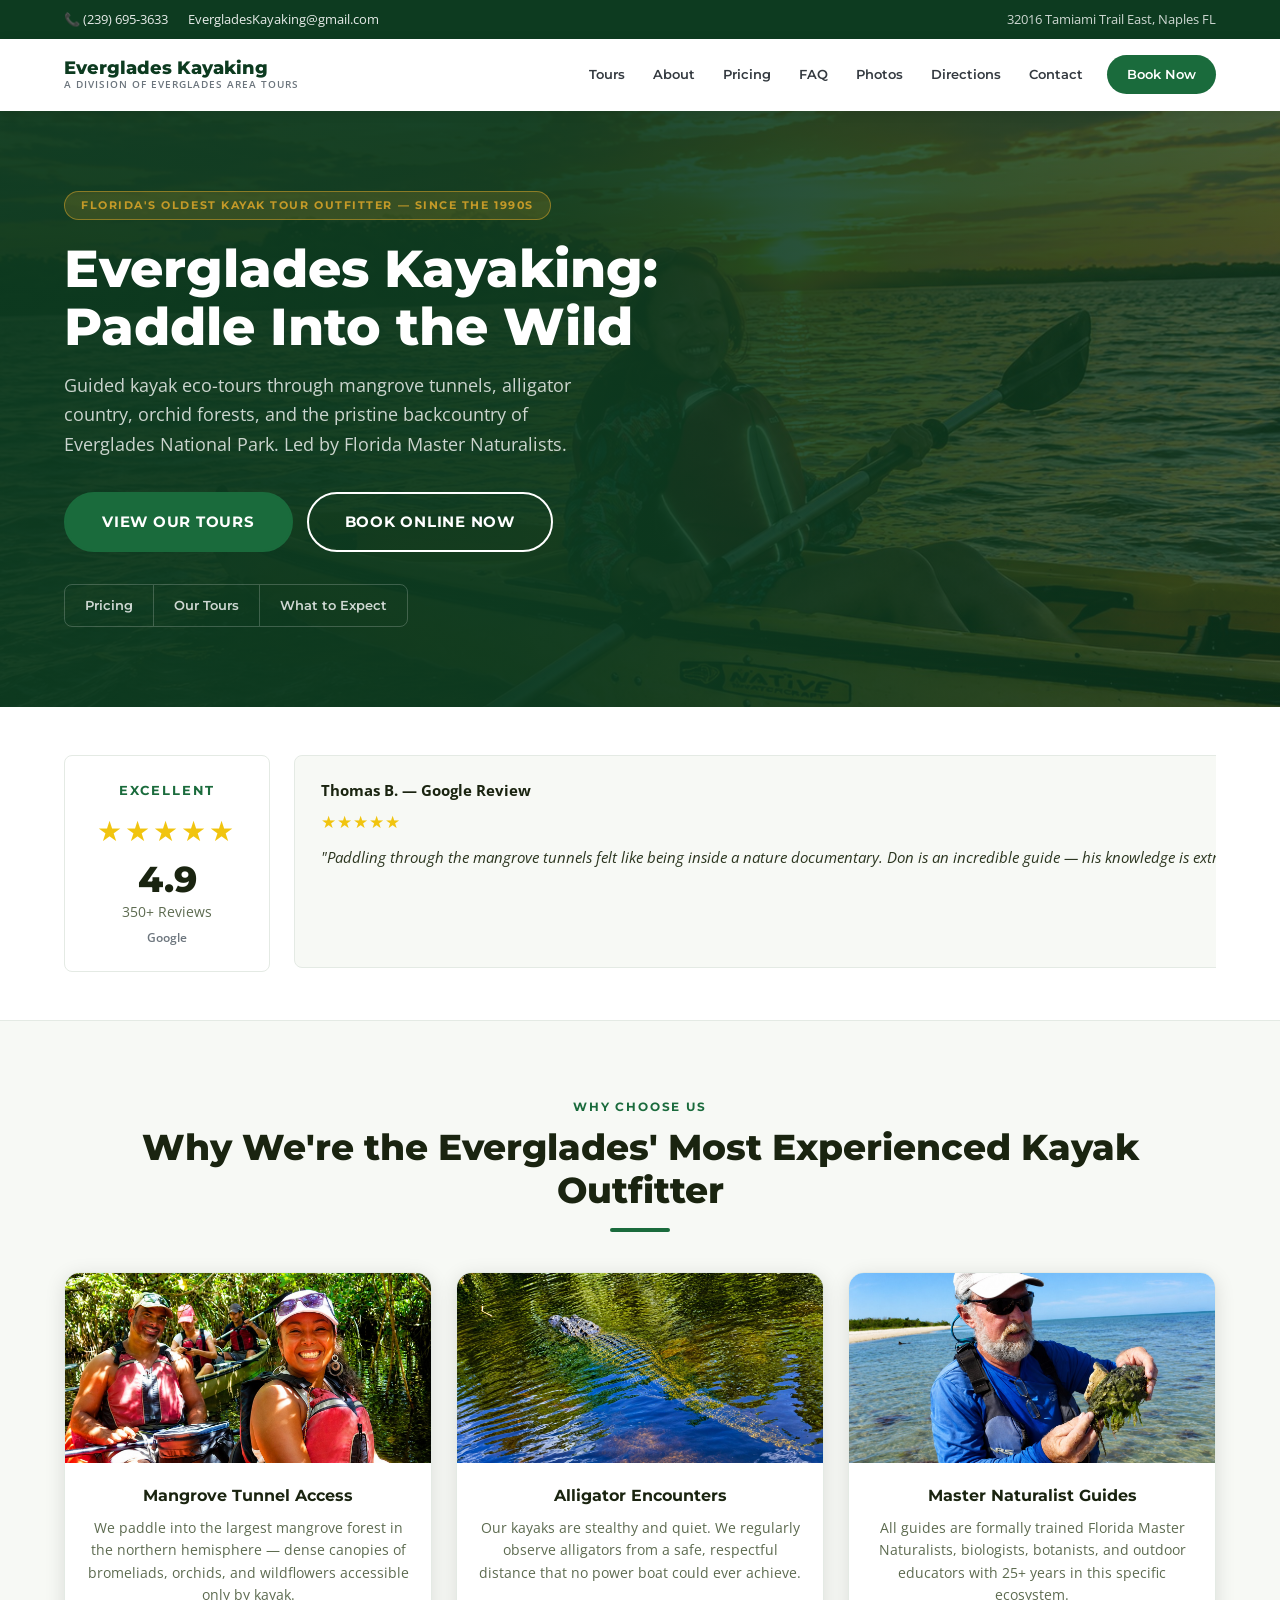
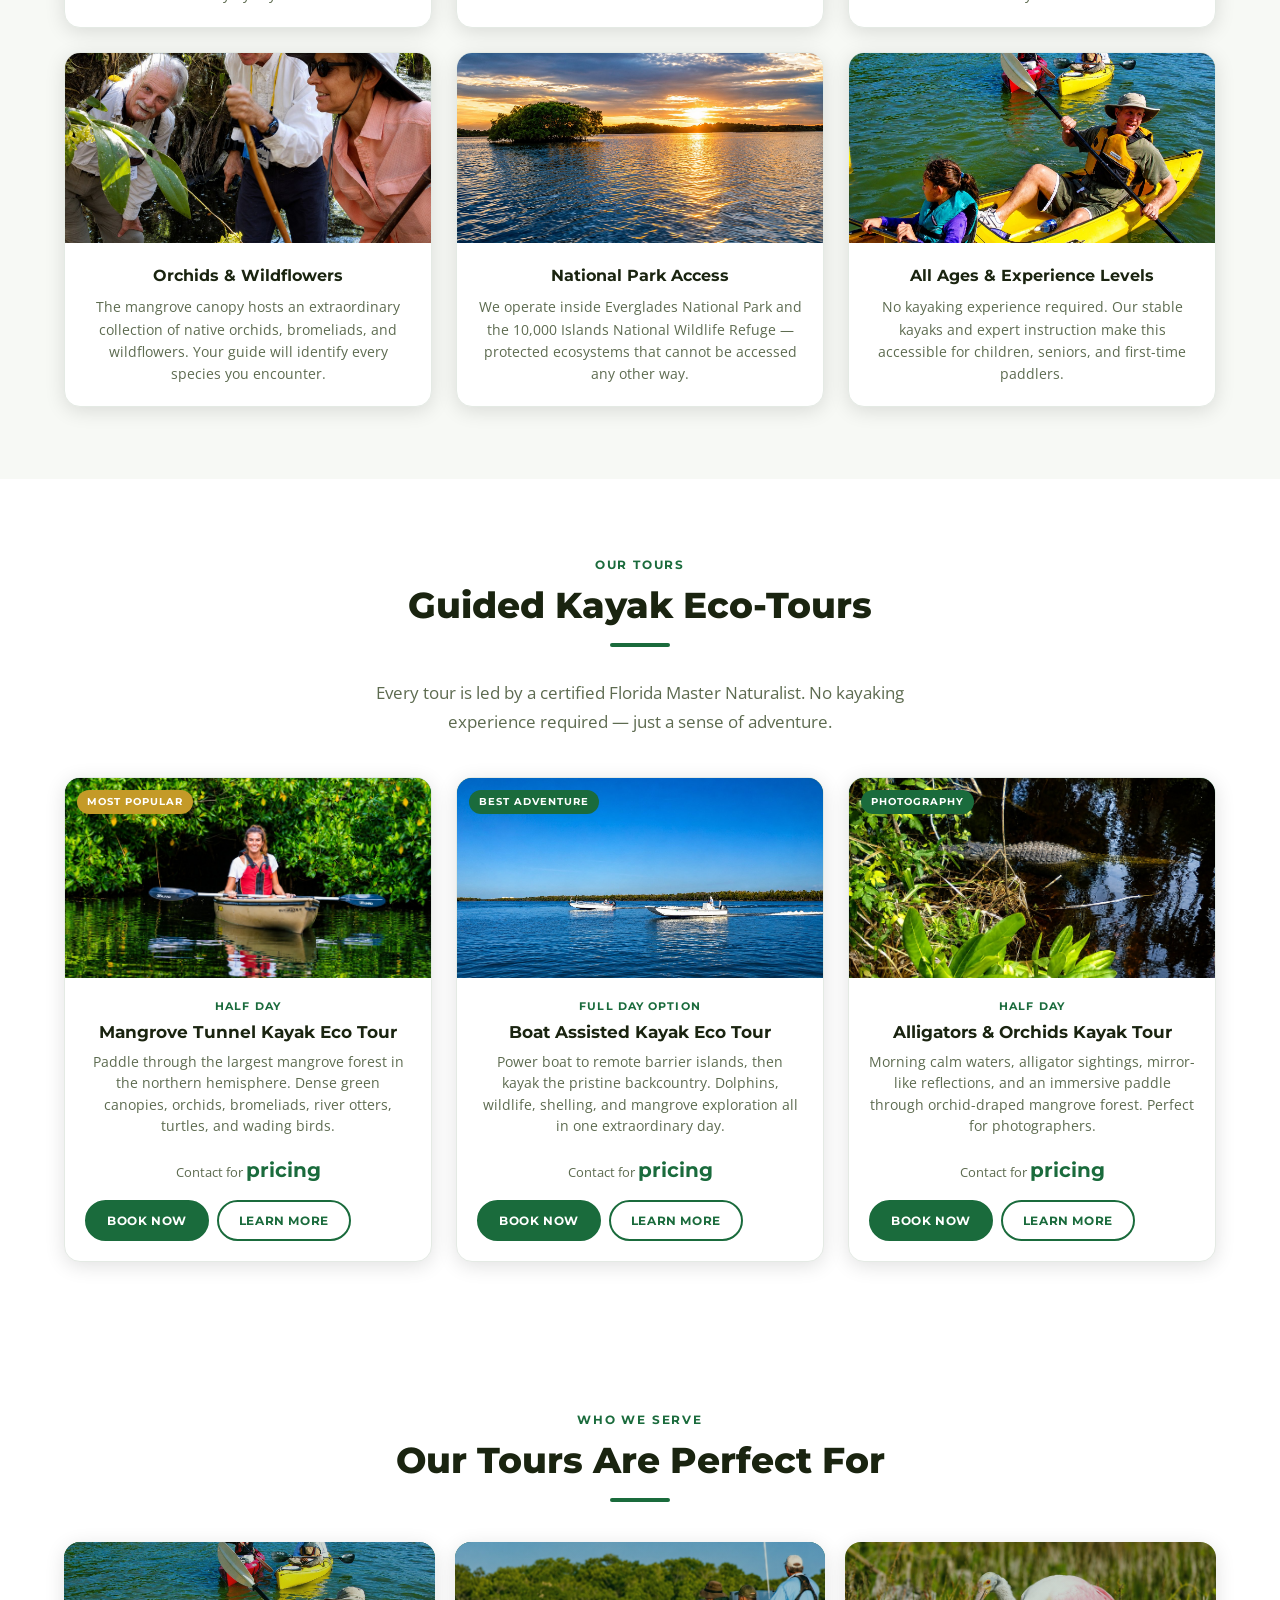
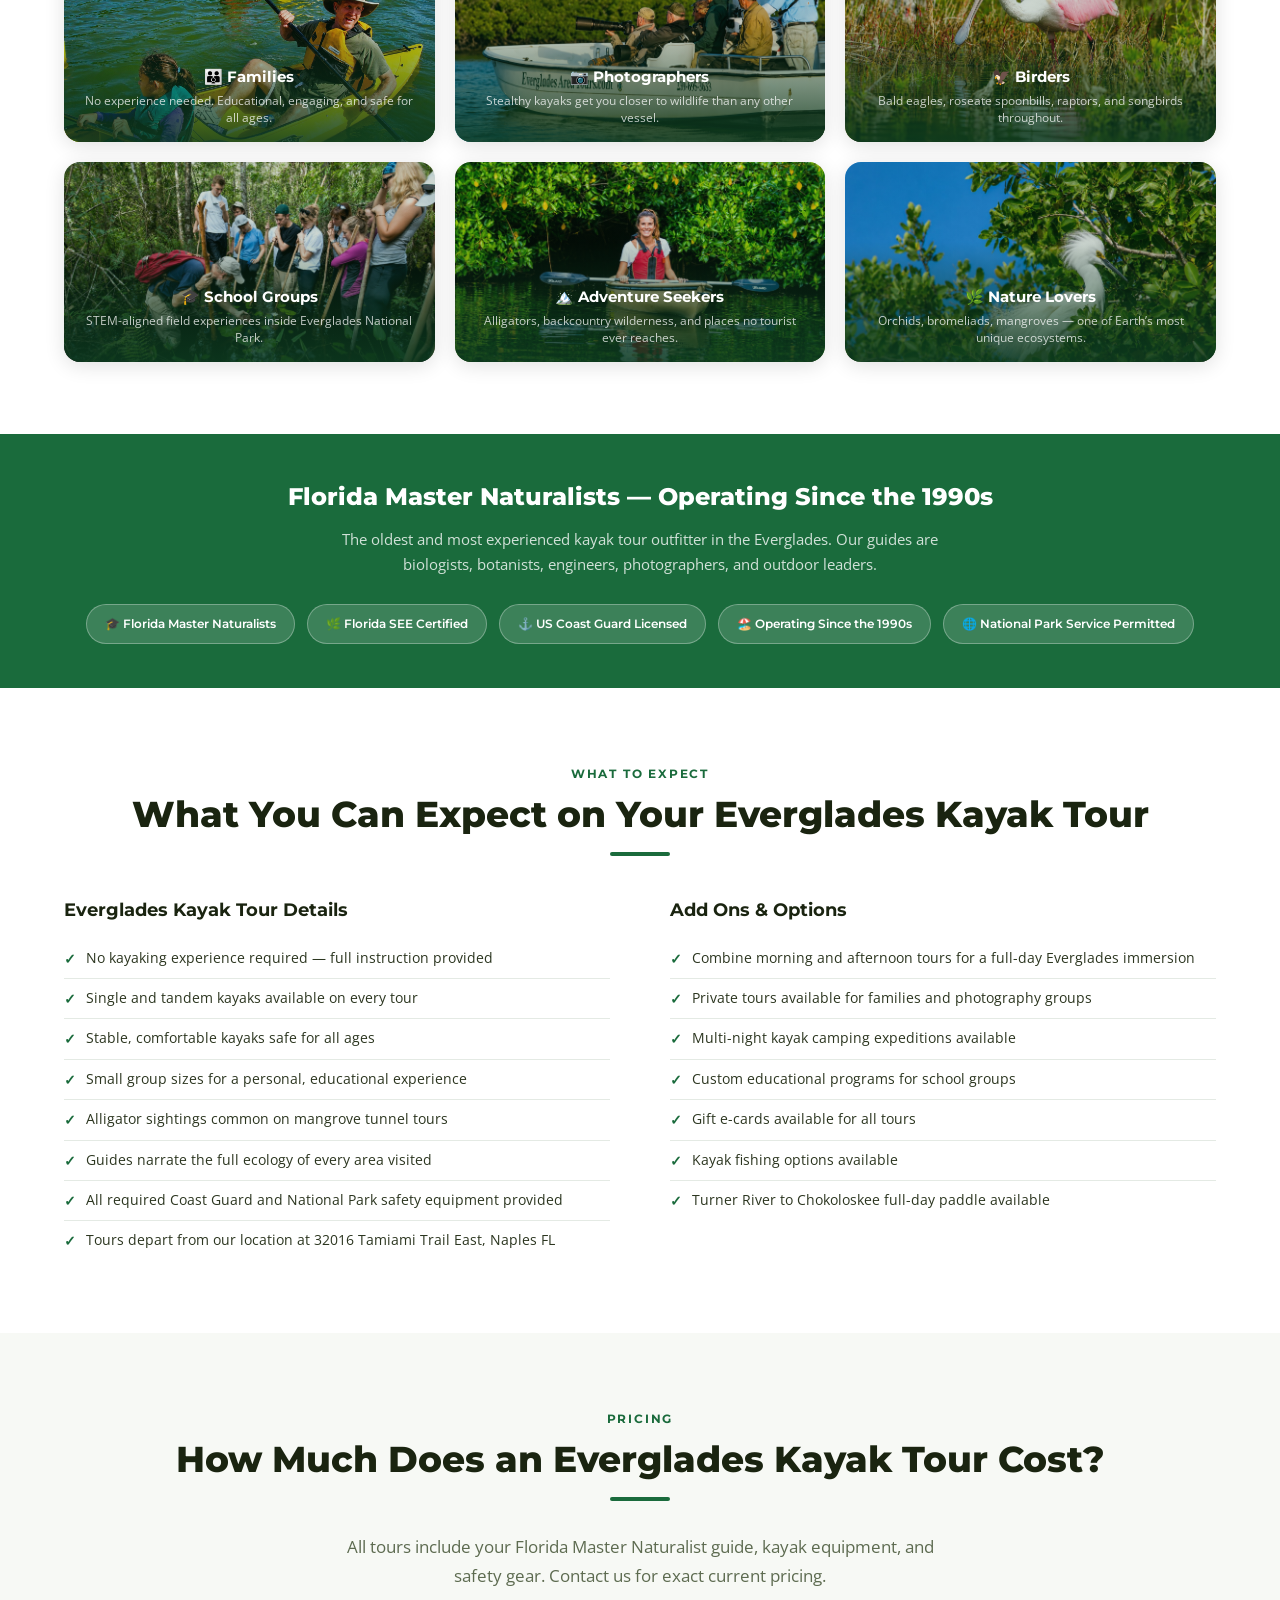
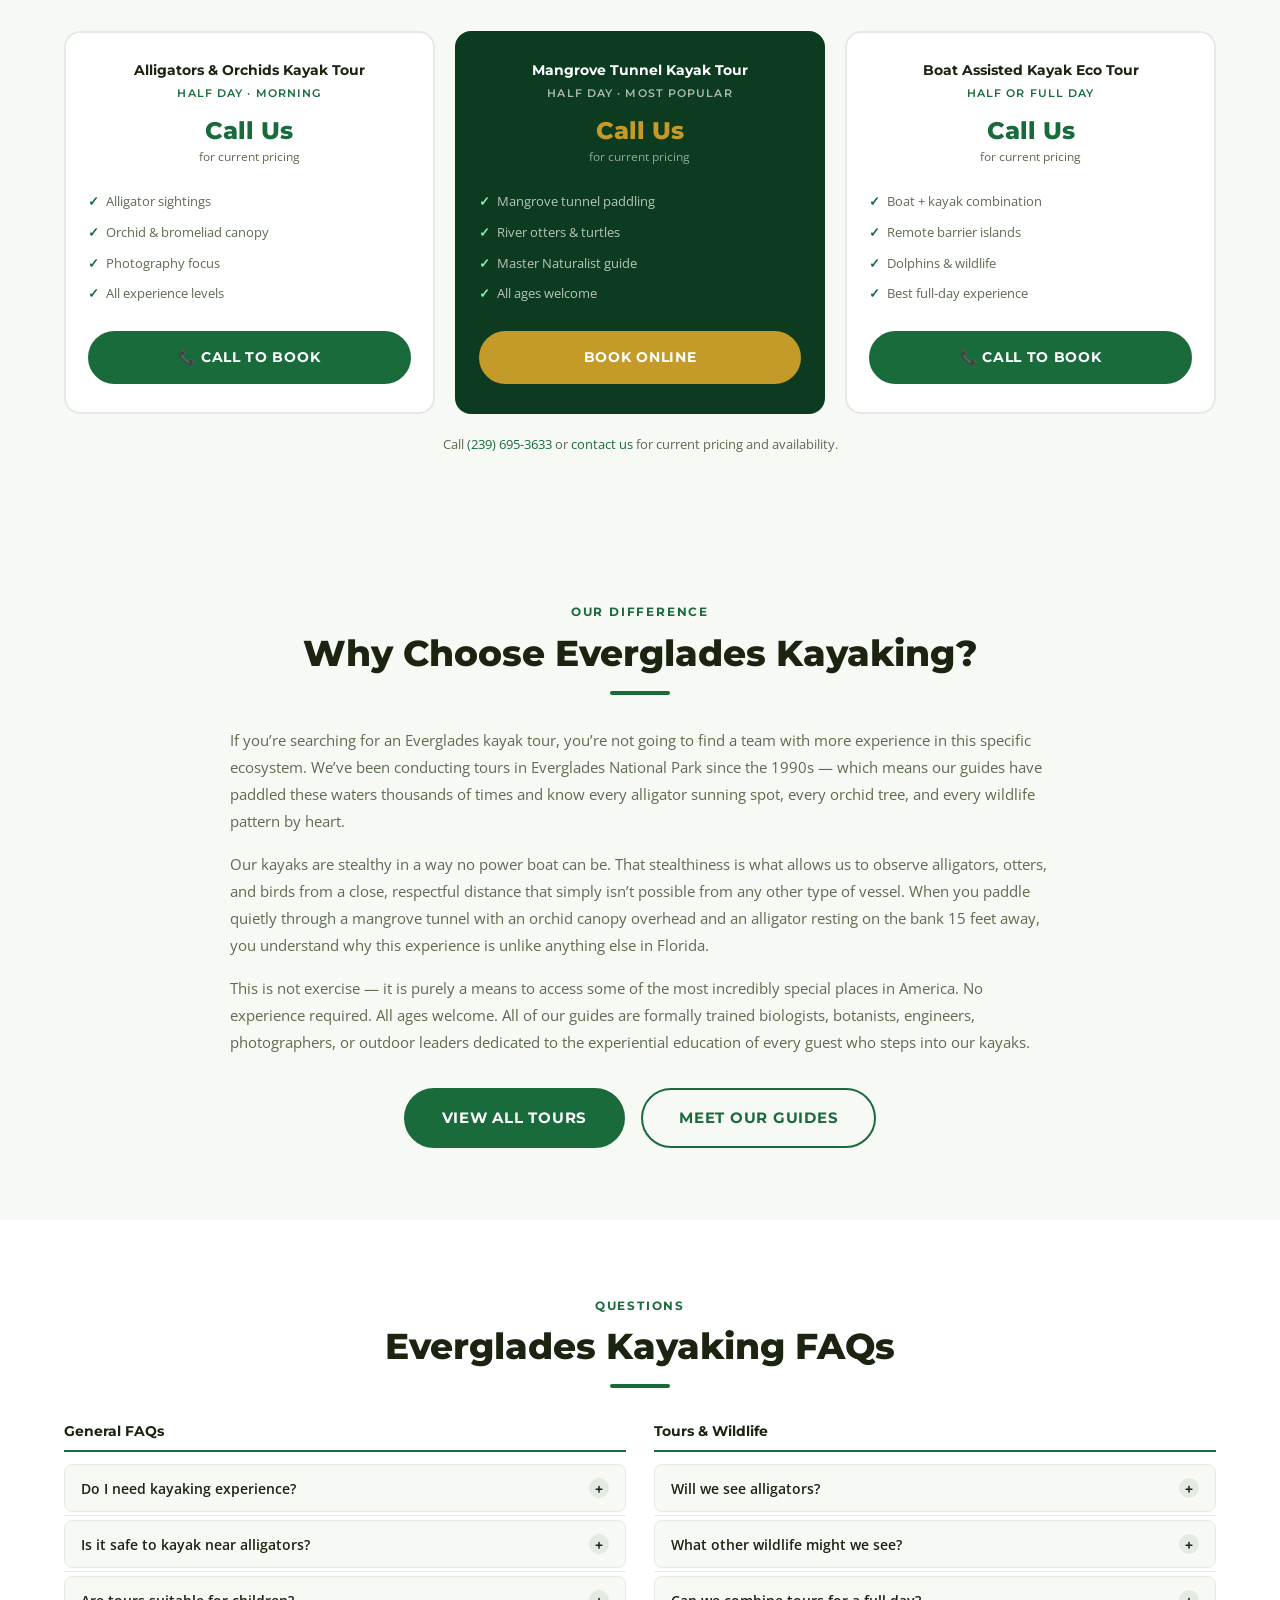
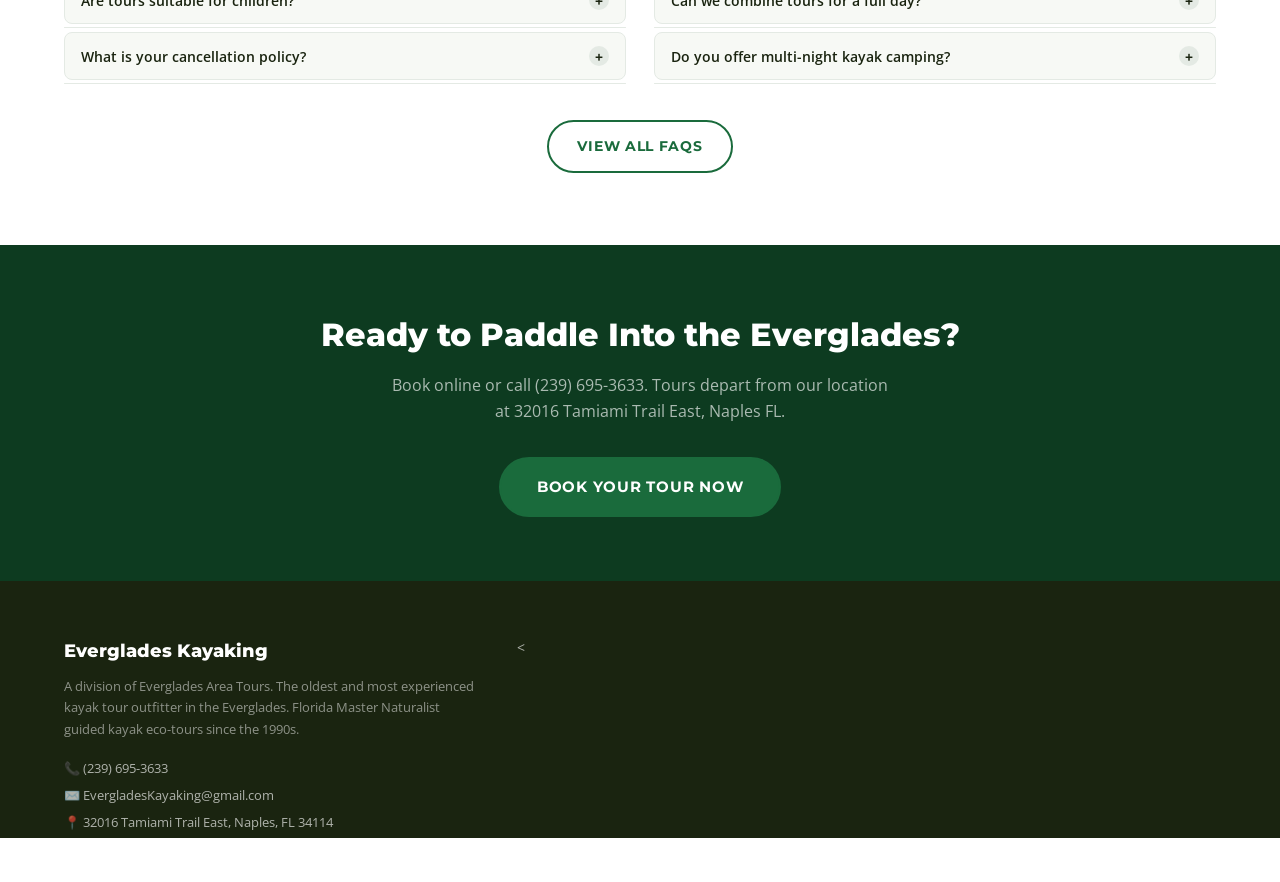
==== index.html @ a7fe22ab "Pre-launch: redirects, schema upgrade, sitemap" ====
<!DOCTYPE html>
<html lang="en">
<head>
<meta charset="UTF-8"><meta name="viewport" content="width=device-width, initial-scale=1.0">
<meta name="description" content="Everglades Kayaking — Florida's oldest and most experienced kayak tour outfitter. Mangrove tunnel tours, alligator tours, boat assisted kayak eco-tours. 32016 Tamiami Trail East, Naples FL.">
<meta name="keywords" content="everglades kayaking, kayak tours everglades, mangrove tunnel kayak, everglades eco tours, chokoloskee kayak tours, everglades city kayaking">
<meta name="author" content="Everglades Kayaking">
<meta name="theme-color" content="#0D3B20">
<link rel="canonical" href="https://www.evergladeskayaking.com/">

<!-- Favicons -->
<link rel="icon" href="/favicon.ico" sizes="any">
<link rel="apple-touch-icon" href="/apple-touch-icon.png">

<!-- Open Graph -->
<meta property="og:type" content="website">
<meta property="og:site_name" content="Everglades Kayaking">
<meta property="og:title" content="Everglades Kayaking | Guided Kayak Eco-Tours Since the 1990s">
<meta property="og:description" content="Florida's oldest and most experienced kayak tour outfitter. Mangrove tunnel tours, alligator tours, boat-assisted kayak eco-tours in Everglades National Park.">
<meta property="og:url" content="https://www.evergladeskayaking.com/">
<meta property="og:image" content="https://www.evergladeskayaking.com/images/hero-bg.jpg">
<meta property="og:image:width" content="1448">
<meta property="og:image:height" content="1086">
<meta property="og:image:alt" content="Kayaker at sunset in the Everglades 10,000 Islands">
<meta property="og:locale" content="en_US">

<!-- Twitter Card -->
<meta name="twitter:card" content="summary_large_image">
<meta name="twitter:title" content="Everglades Kayaking | Guided Kayak Eco-Tours Since the 1990s">
<meta name="twitter:description" content="Florida's oldest kayak tour outfitter. Mangrove tunnel tours, alligator tours, boat-assisted kayak eco-tours in Everglades National Park.">
<meta name="twitter:image" content="https://www.evergladeskayaking.com/images/hero-bg.jpg">

<title>Everglades Kayaking | Guided Kayak Eco-Tours — Mangrove Tunnels, Alligators &amp; Wildlife</title>
<link rel="preconnect" href="https://fonts.googleapis.com">
<link href="https://fonts.googleapis.com/css2?family=Montserrat:wght@400;600;700;800&family=Open+Sans:wght@300;400;500;600&display=swap" rel="stylesheet">
<link rel="stylesheet" href="css/main.css">
<!-- ============================================================
     JSON-LD STRUCTURED DATA (upgraded 2026-05-25)
     Validate at: https://search.google.com/test/rich-results
     ============================================================ -->

<!-- LocalBusiness + TourOperator (primary entity) -->
<script type="application/ld+json">
{
  "@context": "https://schema.org",
  "@type": ["LocalBusiness", "TourOperator"],
  "@id": "https://www.evergladeskayaking.com/#business",
  "name": "Everglades Kayaking",
  "alternateName": "Everglades Area Tours — Kayaking",
  "url": "https://www.evergladeskayaking.com/",
  "logo": "https://www.evergladeskayaking.com/logo_img-small.png",
  "image": [
    "https://www.evergladeskayaking.com/images/hero-bg.jpg",
    "https://www.evergladeskayaking.com/images/mangrove-tunnels.jpg",
    "https://www.evergladeskayaking.com/images/alligators.jpg"
  ],
  "description": "The oldest and most experienced kayak tour outfitter in the Everglades. Florida Master Naturalist guided kayak eco-tours in Everglades National Park and the 10,000 Islands since the 1990s.",
  "telephone": "+1-239-695-3633",
  "email": "EvergladesKayaking@gmail.com",
  "priceRange": "$$",
  "address": {
    "@type": "PostalAddress",
    "streetAddress": "32016 Tamiami Trail East",
    "addressLocality": "Naples",
    "addressRegion": "FL",
    "postalCode": "34114",
    "addressCountry": "US"
  },
  "geo": {
    "@type": "GeoCoordinates",
    "latitude": 25.9077,
    "longitude": -81.4023
  },
  "areaServed": [
    { "@type": "Place", "name": "Everglades National Park" },
    { "@type": "Place", "name": "10,000 Islands National Wildlife Refuge" },
    { "@type": "Place", "name": "Big Cypress National Preserve" }
  ],
  "sameAs": [
    "https://www.evergladesareatours.com/",
    "https://www.everglades-boattours.com/",
    "https://www.marcoisland-boattours.com/",
    "https://www.facebook.com/evergladesareatours",
    "https://twitter.com/evergladeskayak"
  ],
  "hasCredential": [
    {
      "@type": "EducationalOccupationalCredential",
      "name": "Florida Master Naturalist Program",
      "credentialCategory": "certification"
    },
    {
      "@type": "EducationalOccupationalCredential",
      "name": "Florida Society for Ethical Ecotourism - Silver Certified",
      "credentialCategory": "certification"
    },
    {
      "@type": "EducationalOccupationalCredential",
      "name": "U.S. Coast Guard Licensed Captain",
      "credentialCategory": "license"
    }
  ],
  "aggregateRating": {
    "@type": "AggregateRating",
    "ratingValue": "4.9",
    "bestRating": "5",
    "worstRating": "1",
    "reviewCount": "350"
  }
}
</script>

<!-- WebSite entity (sitelinks search box eligibility) -->
<script type="application/ld+json">
{
  "@context": "https://schema.org",
  "@type": "WebSite",
  "@id": "https://www.evergladeskayaking.com/#website",
  "url": "https://www.evergladeskayaking.com/",
  "name": "Everglades Kayaking",
  "description": "Guided kayak eco-tours in Everglades National Park since the 1990s",
  "publisher": { "@id": "https://www.evergladeskayaking.com/#business" },
  "inLanguage": "en-US"
}
</script>

<!-- ItemList of featured tours (powers tour carousel rich results) -->
<script type="application/ld+json">
{
  "@context": "https://schema.org",
  "@type": "ItemList",
  "name": "Everglades Kayak Eco-Tours",
  "itemListElement": [
    {
      "@type": "ListItem",
      "position": 1,
      "item": {
        "@type": "TouristTrip",
        "name": "Mangrove Tunnel Kayak Eco Tour",
        "description": "Paddle through the largest mangrove forest in the northern hemisphere. Dense green canopies, orchids, bromeliads, river otters, turtles, and wading birds.",
        "url": "https://www.evergladeskayaking.com/mangrove-tunnel-kayak-tours",
        "image": "https://www.evergladeskayaking.com/images/mangrove-tour.jpg",
        "touristType": ["Families", "Photographers", "Nature lovers"],
        "provider": { "@id": "https://www.evergladeskayaking.com/#business" }
      }
    },
    {
      "@type": "ListItem",
      "position": 2,
      "item": {
        "@type": "TouristTrip",
        "name": "Boat Assisted Kayak Eco Tour",
        "description": "Power boat to remote barrier islands, then kayak the pristine backcountry. Dolphins, wildlife, shelling, and mangrove exploration all in one extraordinary day.",
        "url": "https://www.evergladeskayaking.com/boat-assisted-kayak-tours",
        "image": "https://www.evergladeskayaking.com/images/boat-assisted.jpg",
        "touristType": ["Active travelers", "Families"],
        "provider": { "@id": "https://www.evergladeskayaking.com/#business" }
      }
    },
    {
      "@type": "ListItem",
      "position": 3,
      "item": {
        "@type": "TouristTrip",
        "name": "Alligators & Orchids Kayak Tour",
        "description": "Morning calm waters, alligator sightings, mirror-like reflections, and an immersive paddle through orchid-draped mangrove forest. Perfect for photographers.",
        "url": "https://www.evergladeskayaking.com/everglades-alligators-orchids",
        "image": "https://www.evergladeskayaking.com/images/alligator-tour.jpg",
        "touristType": ["Photographers", "Wildlife enthusiasts"],
        "provider": { "@id": "https://www.evergladeskayaking.com/#business" }
      }
    }
  ]
}
</script>
</head>
<body>
<div class="topbar"><div class="container"><div class="topbar-left"><a href="tel:2396953633">&#128222; (239) 695-3633</a><a href="mailto:EvergladesKayaking@gmail.com">EvergladesKayaking@gmail.com</a></div><div class="topbar-right"><span>32016 Tamiami Trail East, Naples FL</span></div></div></div>
<nav class="site-nav"><div class="container"><a href="index.html" class="nav-logo-text">Everglades Kayaking<small>A Division of Everglades Area Tours</small></a><button class="nav-toggle" aria-label="Menu">&#9776;</button><div class="nav-menu"><a href="index.html#tours">Tours</a><a href="about-us.htm">About</a><a href="index.html#pricing">Pricing</a><a href="faq.htm">FAQ</a><a href="photos.html">Photos</a><a href="directions.htm">Directions</a><a href="contact.html">Contact</a><a href="https://fareharbor.com/embeds/book/everglades-boattours/?full-items=yes&flow=336425" class="nav-cta">Book Now</a></div></div></nav>

<section class="hero">
  <div class="hero-bg"></div>
  <div class="hero-overlay"></div>
  <div class="hero-inner">
    <div class="hero-tag">Florida&#39;s Oldest Kayak Tour Outfitter — Since the 1990s</div>
    <h1>Everglades Kayaking: <br>Paddle Into the Wild</h1>
    <h2>Guided kayak eco-tours through mangrove tunnels, alligator country, orchid forests, and the pristine backcountry of Everglades National Park. Led by Florida Master Naturalists.</h2>
    <div class="hero-btns">
      <a href="#tours" class="btn btn-primary btn-lg">View Our Tours</a>
      <a href="https://fareharbor.com/embeds/book/everglades-boattours/?full-items=yes&flow=336425" class="btn btn-outline-white btn-lg">Book Online Now</a>
    </div>
    <div class="hero-quick-links">
      <a href="#pricing">Pricing</a>
      <a href="#tours">Our Tours</a>
      <a href="#expect">What to Expect</a>
    </div>
  </div>
</section>

<div class="reviews-strip">
  <div class="container">
    <div class="review-excellent-badge"><div class="badge-label">Excellent</div><div class="badge-stars">&#9733;&#9733;&#9733;&#9733;&#9733;</div><div class="badge-score">4.9</div><div class="badge-count">350+ Reviews</div><div class="badge-source">Google</div></div>
    <div class="review-cards-scroll">
      <div class="review-card-item"><div class="rc-name">Thomas B. &mdash; Google Review</div><div class="rc-stars">&#9733;&#9733;&#9733;&#9733;&#9733;</div><div class="rc-text">"Paddling through the mangrove tunnels felt like being inside a nature documentary. Don is an incredible guide &mdash; his knowledge is extraordinary."</div></div>
      <div class="review-card-item"><div class="rc-name">Susan L. &mdash; Google Review</div><div class="rc-stars">&#9733;&#9733;&#9733;&#9733;&#9733;</div><div class="rc-text">"Saw three alligators up close from the kayak. Completely safe and the most unique wildlife experience of my life."</div></div>
      <div class="review-card-item"><div class="rc-name">Kevin M. &mdash; Google Review</div><div class="rc-stars">&#9733;&#9733;&#9733;&#9733;&#9733;</div><div class="rc-text">"The orchids and bromeliads in the mangrove canopy were breathtaking. Unlike anything I&rsquo;ve seen anywhere else in the US."</div></div>
      <div class="review-card-item"><div class="rc-name">Rachel D. &mdash; Google Review</div><div class="rc-stars">&#9733;&#9733;&#9733;&#9733;&#9733;</div><div class="rc-text">"Did the boat assisted kayak tour. Dolphins in the morning, alligators in the afternoon. Best day of our entire Florida trip."</div></div>
    </div>
  </div>
</div>

<section class="section-pad bg-light" id="why">
  <div class="container text-center">
    <div class="section-eyebrow">Why Choose Us</div>
    <h2 class="section-title">Why We&#39;re the Everglades&#39; Most Experienced Kayak Outfitter</h2>
    <div class="section-rule"></div>
    <div class="why-grid">
      <div class="why-card"><div class="why-card-img"><img src="images/mangrove-tunnels.jpg" width="1448" height="1086" alt="Mangrove Tunnel Kayaking Everglades" loading="lazy"></div><div class="why-card-body"><h3>Mangrove Tunnel Access</h3><p>We paddle into the largest mangrove forest in the northern hemisphere &mdash; dense canopies of bromeliads, orchids, and wildflowers accessible only by kayak.</p></div></div>
      <div class="why-card"><div class="why-card-img"><img src="images/alligators.jpg" width="1448" height="1086" alt="Alligator Tours Everglades" loading="lazy"></div><div class="why-card-body"><h3>Alligator Encounters</h3><p>Our kayaks are stealthy and quiet. We regularly observe alligators from a safe, respectful distance that no power boat could ever achieve.</p></div></div>
      <div class="why-card"><div class="why-card-img"><img src="images/naturalist-guide.jpg" width="1448" height="1086" alt="Florida Master Naturalist Guide" loading="lazy"></div><div class="why-card-body"><h3>Master Naturalist Guides</h3><p>All guides are formally trained Florida Master Naturalists, biologists, botanists, and outdoor educators with 25+ years in this specific ecosystem.</p></div></div>
      <div class="why-card"><div class="why-card-img"><img src="images/orchids.jpg" width="1254" height="1254" alt="Orchids Everglades Kayaking" loading="lazy"></div><div class="why-card-body"><h3>Orchids &amp; Wildflowers</h3><p>The mangrove canopy hosts an extraordinary collection of native orchids, bromeliads, and wildflowers. Your guide will identify every species you encounter.</p></div></div>
      <div class="why-card"><div class="why-card-img"><img src="images/national-park.jpg" width="1448" height="1086" alt="Everglades National Park Kayak Tours" loading="lazy"></div><div class="why-card-body"><h3>National Park Access</h3><p>We operate inside Everglades National Park and the 10,000 Islands National Wildlife Refuge &mdash; protected ecosystems that cannot be accessed any other way.</p></div></div>
      <div class="why-card"><div class="why-card-img"><img src="images/all-ages.jpg" width="1448" height="1086" alt="Family Kayak Tours Everglades" loading="lazy"></div><div class="why-card-body"><h3>All Ages &amp; Experience Levels</h3><p>No kayaking experience required. Our stable kayaks and expert instruction make this accessible for children, seniors, and first-time paddlers.</p></div></div>
    </div>
  </div>
</section>

<section class="section-pad" id="tours">
  <div class="container text-center">
    <div class="section-eyebrow">Our Tours</div>
    <h2 class="section-title">Guided Kayak Eco-Tours</h2>
    <div class="section-rule"></div>
    <p class="section-subtitle">Every tour is led by a certified Florida Master Naturalist. No kayaking experience required &mdash; just a sense of adventure.</p>
    <div class="tours-grid">
      <div class="tour-card">
        <div class="tour-card-img"><img src="images/mangrove-tour.jpg" width="1537" height="1023" alt="Mangrove Tunnel Kayak Tour Everglades" loading="lazy"><div class="tour-badge gold">Most Popular</div></div>
        <div class="tour-card-body">
          <div class="tour-duration">Half Day</div>
          <h3>Mangrove Tunnel Kayak Eco Tour</h3>
          <p>Paddle through the largest mangrove forest in the northern hemisphere. Dense green canopies, orchids, bromeliads, river otters, turtles, and wading birds.</p>
          <div class="tour-price">Contact for <strong>pricing</strong></div>
          <div class="tour-card-btns">
            <a href="https://fareharbor.com/embeds/book/everglades-boattours/?full-items=yes&flow=336425" class="btn btn-primary btn-sm">Book Now</a>
            <a href="mangrove-tunnel-kayak-tours.htm" class="btn btn-outline btn-sm">Learn More</a>
          </div>
        </div>
      </div>
      <div class="tour-card">
        <div class="tour-card-img"><img src="images/boat-assisted.jpg" width="1447" height="1087" alt="Boat Assisted Kayak Tour Everglades" loading="lazy"><div class="tour-badge">Best Adventure</div></div>
        <div class="tour-card-body">
          <div class="tour-duration">Full Day Option</div>
          <h3>Boat Assisted Kayak Eco Tour</h3>
          <p>Power boat to remote barrier islands, then kayak the pristine backcountry. Dolphins, wildlife, shelling, and mangrove exploration all in one extraordinary day.</p>
          <div class="tour-price">Contact for <strong>pricing</strong></div>
          <div class="tour-card-btns">
            <a href="https://fareharbor.com/embeds/book/everglades-boattours/?full-items=yes&flow=336425" class="btn btn-primary btn-sm">Book Now</a>
            <a href="boat-assisted-kayak-tours.htm" class="btn btn-outline btn-sm">Learn More</a>
          </div>
        </div>
      </div>
      <div class="tour-card">
        <div class="tour-card-img"><img src="images/alligator-tour.jpg" width="1672" height="941" alt="Alligators Orchids Kayak Tour" loading="lazy"><div class="tour-badge">Photography</div></div>
        <div class="tour-card-body">
          <div class="tour-duration">Half Day</div>
          <h3>Alligators &amp; Orchids Kayak Tour</h3>
          <p>Morning calm waters, alligator sightings, mirror-like reflections, and an immersive paddle through orchid-draped mangrove forest. Perfect for photographers.</p>
          <div class="tour-price">Contact for <strong>pricing</strong></div>
          <div class="tour-card-btns">
            <a href="https://fareharbor.com/embeds/book/everglades-boattours/?full-items=yes&flow=336425" class="btn btn-primary btn-sm">Book Now</a>
            <a href="everglades-alligators-orchids.htm" class="btn btn-outline btn-sm">Learn More</a>
          </div>
        </div>
      </div>
    </div>
  </div>
</section>

<section class="section-pad" id="perfect-for">
  <div class="container text-center">
    <div class="section-eyebrow">Who We Serve</div>
    <h2 class="section-title">Our Tours Are Perfect For</h2>
    <div class="section-rule"></div>
    <div class="perfect-grid">
      <div class="perfect-card"><div class="perfect-card-bg"><img src="images/families.jpg" width="1448" height="1086" alt="Family Kayak Tours" loading="lazy"></div><div class="perfect-card-overlay"></div><div class="perfect-card-text"><h3>&#128106; Families</h3><p>No experience needed. Educational, engaging, and safe for all ages.</p></div></div>
      <div class="perfect-card"><div class="perfect-card-bg"><img src="images/photography.jpg" width="1566" height="1004" alt="Wildlife Photography Everglades" loading="lazy"></div><div class="perfect-card-overlay"></div><div class="perfect-card-text"><h3>&#128247; Photographers</h3><p>Stealthy kayaks get you closer to wildlife than any other vessel.</p></div></div>
      <div class="perfect-card"><div class="perfect-card-bg"><img src="images/birding.jpg" width="1567" height="1004" alt="Birding Kayak Tours Everglades" loading="lazy"></div><div class="perfect-card-overlay"></div><div class="perfect-card-text"><h3>&#129413; Birders</h3><p>Bald eagles, roseate spoonbills, raptors, and songbirds throughout.</p></div></div>
      <div class="perfect-card"><div class="perfect-card-bg"><img src="images/school.jpg" width="1537" height="1023" alt="School Group Kayak Tours" loading="lazy"></div><div class="perfect-card-overlay"></div><div class="perfect-card-text"><h3>&#127891; School Groups</h3><p>STEM-aligned field experiences inside Everglades National Park.</p></div></div>
      <div class="perfect-card"><div class="perfect-card-bg"><img src="images/adventure.jpg" width="1537" height="1023" alt="Adventure Tours Everglades" loading="lazy"></div><div class="perfect-card-overlay"></div><div class="perfect-card-text"><h3>&#127956;&#65039; Adventure Seekers</h3><p>Alligators, backcountry wilderness, and places no tourist ever reaches.</p></div></div>
      <div class="perfect-card"><div class="perfect-card-bg"><img src="images/nature-lovers.jpg" width="1537" height="1023" alt="Nature Tours Everglades" loading="lazy"></div><div class="perfect-card-overlay"></div><div class="perfect-card-text"><h3>&#127807; Nature Lovers</h3><p>Orchids, bromeliads, mangroves &mdash; one of Earth&rsquo;s most unique ecosystems.</p></div></div>
    </div>
  </div>
</section>

<div class="cred-banner text-center">
  <div class="container">
    <h2>Florida Master Naturalists &mdash; Operating Since the 1990s</h2>
    <p>The oldest and most experienced kayak tour outfitter in the Everglades. Our guides are biologists, botanists, engineers, photographers, and outdoor leaders.</p>
    <div class="cred-badges">
      <div class="cred-badge">&#127891; Florida Master Naturalists</div>
      <div class="cred-badge">&#127807; Florida SEE Certified</div>
      <div class="cred-badge">&#9875;&#65039; US Coast Guard Licensed</div>
      <div class="cred-badge">&#127958;&#65039; Operating Since the 1990s</div>
      <div class="cred-badge">&#127760; National Park Service Permitted</div>
    </div>
  </div>
</div>

<section class="section-pad" id="expect">
  <div class="container">
    <div class="text-center">
      <div class="section-eyebrow">What to Expect</div>
      <h2 class="section-title">What You Can Expect on Your Everglades Kayak Tour</h2>
      <div class="section-rule"></div>
    </div>
    <div class="expect-grid">
      <div class="expect-col">
        <h3>Everglades Kayak Tour Details</h3>
        <ul class="expect-list">
          <li><span class="check">&#10003;</span>No kayaking experience required &mdash; full instruction provided</li>
          <li><span class="check">&#10003;</span>Single and tandem kayaks available on every tour</li>
          <li><span class="check">&#10003;</span>Stable, comfortable kayaks safe for all ages</li>
          <li><span class="check">&#10003;</span>Small group sizes for a personal, educational experience</li>
          <li><span class="check">&#10003;</span>Alligator sightings common on mangrove tunnel tours</li>
          <li><span class="check">&#10003;</span>Guides narrate the full ecology of every area visited</li>
          <li><span class="check">&#10003;</span>All required Coast Guard and National Park safety equipment provided</li>
          <li><span class="check">&#10003;</span>Tours depart from our location at 32016 Tamiami Trail East, Naples FL</li>
        </ul>
      </div>
      <div class="expect-col">
        <h3>Add Ons &amp; Options</h3>
        <ul class="expect-list">
          <li><span class="check">&#10003;</span>Combine morning and afternoon tours for a full-day Everglades immersion</li>
          <li><span class="check">&#10003;</span>Private tours available for families and photography groups</li>
          <li><span class="check">&#10003;</span>Multi-night kayak camping expeditions available</li>
          <li><span class="check">&#10003;</span>Custom educational programs for school groups</li>
          <li><span class="check">&#10003;</span>Gift e-cards available for all tours</li>
          <li><span class="check">&#10003;</span>Kayak fishing options available</li>
          <li><span class="check">&#10003;</span>Turner River to Chokoloskee full-day paddle available</li>
        </ul>
      </div>
    </div>
  </div>
</section>

<section class="section-pad bg-light" id="pricing">
  <div class="container text-center">
    <div class="section-eyebrow">Pricing</div>
    <h2 class="section-title">How Much Does an Everglades Kayak Tour Cost?</h2>
    <div class="section-rule"></div>
    <p class="section-subtitle">All tours include your Florida Master Naturalist guide, kayak equipment, and safety gear. Contact us for exact current pricing.</p>
    <div class="pricing-grid">
      <div class="price-card">
        <div class="pc-name">Alligators &amp; Orchids Kayak Tour</div>
        <div class="pc-duration">Half Day &middot; Morning</div>
        <div class="pc-amount" style="font-size:24px;">Call Us</div>
        <div class="pc-per">for current pricing</div>
        <ul class="pc-includes">
          <li>Alligator sightings</li>
          <li>Orchid &amp; bromeliad canopy</li>
          <li>Photography focus</li>
          <li>All experience levels</li>
        </ul>
        <a href="tel:2396953633" class="btn btn-primary btn-block">&#128222; Call to Book</a>
      </div>
      <div class="price-card featured">
        <div class="pc-name">Mangrove Tunnel Kayak Tour</div>
        <div class="pc-duration">Half Day &middot; Most Popular</div>
        <div class="pc-amount" style="font-size:24px;">Call Us</div>
        <div class="pc-per">for current pricing</div>
        <ul class="pc-includes">
          <li>Mangrove tunnel paddling</li>
          <li>River otters &amp; turtles</li>
          <li>Master Naturalist guide</li>
          <li>All ages welcome</li>
        </ul>
        <a href="https://fareharbor.com/embeds/book/everglades-boattours/?full-items=yes&flow=336425" class="btn btn-gold btn-block">Book Online</a>
      </div>
      <div class="price-card">
        <div class="pc-name">Boat Assisted Kayak Eco Tour</div>
        <div class="pc-duration">Half or Full Day</div>
        <div class="pc-amount" style="font-size:24px;">Call Us</div>
        <div class="pc-per">for current pricing</div>
        <ul class="pc-includes">
          <li>Boat + kayak combination</li>
          <li>Remote barrier islands</li>
          <li>Dolphins &amp; wildlife</li>
          <li>Best full-day experience</li>
        </ul>
        <a href="tel:2396953633" class="btn btn-primary btn-block">&#128222; Call to Book</a>
      </div>
    </div>
    <p style="margin-top:20px;font-size:13px;color:var(--text-light);">Call <a href="tel:2396953633" style="color:var(--primary);">(239) 695-3633</a> or <a href="contact.html" style="color:var(--primary);">contact us</a> for current pricing and availability.</p>
  </div>
</section>

<section class="section-pad bg-light">
  <div class="container">
    <div class="text-center">
      <div class="section-eyebrow">Our Difference</div>
      <h2 class="section-title">Why Choose Everglades Kayaking?</h2>
      <div class="section-rule"></div>
    </div>
    <div style="max-width:820px;margin:0 auto;">
      <p style="font-size:15px;color:var(--text-light);line-height:1.8;margin-bottom:16px;">If you&rsquo;re searching for an Everglades kayak tour, you&rsquo;re not going to find a team with more experience in this specific ecosystem. We&rsquo;ve been conducting tours in Everglades National Park since the 1990s &mdash; which means our guides have paddled these waters thousands of times and know every alligator sunning spot, every orchid tree, and every wildlife pattern by heart.</p>
      <p style="font-size:15px;color:var(--text-light);line-height:1.8;margin-bottom:16px;">Our kayaks are stealthy in a way no power boat can be. That stealthiness is what allows us to observe alligators, otters, and birds from a close, respectful distance that simply isn&rsquo;t possible from any other type of vessel. When you paddle quietly through a mangrove tunnel with an orchid canopy overhead and an alligator resting on the bank 15 feet away, you understand why this experience is unlike anything else in Florida.</p>
      <p style="font-size:15px;color:var(--text-light);line-height:1.8;margin-bottom:32px;">This is not exercise &mdash; it is purely a means to access some of the most incredibly special places in America. No experience required. All ages welcome. All of our guides are formally trained biologists, botanists, engineers, photographers, or outdoor leaders dedicated to the experiential education of every guest who steps into our kayaks.</p>
      <div class="text-center">
        <a href="#tours" class="btn btn-primary btn-lg" style="margin-right:12px;">View All Tours</a>
        <a href="about-us.htm" class="btn btn-outline btn-lg">Meet Our Guides</a>
      </div>
    </div>
  </div>
</section>

<section class="section-pad" id="faq-preview">
  <div class="container">
    <div class="text-center">
      <div class="section-eyebrow">Questions</div>
      <h2 class="section-title">Everglades Kayaking FAQs</h2>
      <div class="section-rule"></div>
    </div>
    <div class="faq-cols">
      <div>
        <div class="faq-col-title">General FAQs</div>
        <div class="faq-item"><button class="faq-trigger">Do I need kayaking experience?<span class="faq-icon">+</span></button><div class="faq-answer">No experience required. We provide full instruction before every tour. Our kayaks are extremely stable and comfortable for paddlers of all levels including complete beginners.</div></div>
        <div class="faq-item"><button class="faq-trigger">Is it safe to kayak near alligators?<span class="faq-icon">+</span></button><div class="faq-answer">Absolutely &mdash; and it&rsquo;s one of the most remarkable wildlife experiences you&rsquo;ll ever have. Our guides maintain safe, respectful distances and are trained to read alligator behavior. We carry all required Coast Guard and National Park Service safety equipment.</div></div>
        <div class="faq-item"><button class="faq-trigger">Are tours suitable for children?<span class="faq-icon">+</span></button><div class="faq-answer">Yes &mdash; children particularly enjoy our tours due to the variety of activities and wildlife encounters. Single and tandem kayaks are available so children can paddle with a parent or guide.</div></div>
        <div class="faq-item"><button class="faq-trigger">What is your cancellation policy?<span class="faq-icon">+</span></button><div class="faq-answer">Cancellations prior to 14 days from the tour date receive a full deposit refund. Within 14 days, we offer rescheduling. Within 2 days, the full booking fee may be forfeited or a gift certificate issued at our discretion.</div></div>
      </div>
      <div>
        <div class="faq-col-title">Tours &amp; Wildlife</div>
        <div class="faq-item"><button class="faq-trigger">Will we see alligators?<span class="faq-icon">+</span></button><div class="faq-answer">Alligators are commonly seen on our mangrove tunnel and morning tours. The stealthy kayaks allow us to observe them from a close, respectful distance that no power boat can achieve.</div></div>
        <div class="faq-item"><button class="faq-trigger">What other wildlife might we see?<span class="faq-icon">+</span></button><div class="faq-answer">River otters, turtles, raptors, wading birds, songbirds, bromeliads, orchids, bald cypress, and &mdash; on boat assisted tours &mdash; dolphins, manatees, bald eagles, and roseate spoonbills.</div></div>
        <div class="faq-item"><button class="faq-trigger">Can we combine tours for a full day?<span class="faq-icon">+</span></button><div class="faq-answer">Yes &mdash; many guests combine a morning Mangrove Tunnel tour with an afternoon Boat Assisted Kayak tour for a full-day Everglades experience in two distinct ecosystems. Alligators in the morning. Dolphins in the afternoon.</div></div>
        <div class="faq-item"><button class="faq-trigger">Do you offer multi-night kayak camping?<span class="faq-icon">+</span></button><div class="faq-answer">Yes &mdash; Captain Don McCumber leads multi-night kayak camping expeditions into the Everglades backcountry. Contact us for details and scheduling.</div></div>
      </div>
    </div>
    <div class="text-center" style="margin-top:32px;"><a href="faq.htm" class="btn btn-outline">View All FAQs</a></div>
  </div>
</section>

<div class="cta-banner">
  <div class="container">
    <h2>Ready to Paddle Into the Everglades?</h2>
    <p>Book online or call (239) 695-3633. Tours depart from our location at 32016 Tamiami Trail East, Naples FL.</p>
    <a href="https://fareharbor.com/embeds/book/everglades-boattours/?full-items=yes&flow=336425" class="btn btn-primary btn-lg">Book Your Tour Now</a>
  </div>
</div>

<footer class="site-footer"><div class="container"><div class="footer-grid"><div><div class="footer-brand-name">Everglades Kayaking</div><div class="footer-tagline">A division of Everglades Area Tours. The oldest and most experienced kayak tour outfitter in the Everglades. Florida Master Naturalist guided kayak eco-tours since the 1990s.</div><a href="tel:2396953633" class="footer-contact-item">&#128222; (239) 695-3633</a><a href="mailto:EvergladesKayaking@gmail.com" class="footer-contact-item">&#9993;&#65039; EvergladesKayaking@gmail.com</a><a href="directions.htm" class="footer-contact-item">&#128205; 32016 Tamiami Trail East, Naples, FL 34114</a></div><div class="footer-col"><
---- css/main.css ----
/* ============================================================
   EVERGLADES KAYAKING — MAIN STYLESHEET
   Modeled after triton-charters.com / marcoisland-boattours.com
   Color scheme: deep green / earthy Everglades palette
   ============================================================ */

*, *::before, *::after { box-sizing: border-box; margin: 0; padding: 0; }

:root {
  --primary:    #1A6B3C;   /* deep everglades green */
  --primary-dk: #0D3B20;   /* dark forest */
  --primary-lt: #2E8B57;   /* sea green */
  --accent:     #8B6914;   /* earthy gold/brown */
  --accent-lt:  #C49A28;   /* warm gold */
  --teal:       #1B7A6B;   /* water teal */
  --white:      #FFFFFF;
  --offwhite:   #F7F9F5;   /* slightly green-tinted offwhite */
  --light-gray: #E4EAE4;
  --mid-gray:   #6C757D;
  --dark-gray:  #343A40;
  --dark:       #1A2410;   /* deep forest dark */
  --text:       #2C3620;
  --text-light: #5D6B50;
  --font-head:  'Montserrat', 'Arial Black', sans-serif;
  --font-body:  'Open Sans', Arial, sans-serif;
  --section-pad: 72px;
  --container:   1200px;
  --shadow-sm:  0 2px 8px rgba(0,0,0,0.08);
  --shadow-md:  0 4px 20px rgba(0,0,0,0.12);
  --shadow-lg:  0 8px 40px rgba(0,0,0,0.16);
  --radius:     8px;
  --radius-lg:  16px;
  --transition: all 0.25s ease;
}

html { scroll-behavior: smooth; }
body { font-family: var(--font-body); color: var(--text); background: var(--white); line-height: 1.6; overflow-x: hidden; }
img { max-width: 100%; height: auto; display: block; }
a { text-decoration: none; color: inherit; }
ul { list-style: none; }
button { font-family: var(--font-body); cursor: pointer; border: none; }

.container { max-width: var(--container); margin: 0 auto; padding: 0 24px; }
.text-center { text-align: center; }
.section-pad { padding: var(--section-pad) 0; }
.bg-light { background: var(--offwhite); }

.section-eyebrow { display: inline-block; font-family: var(--font-head); font-size: 12px; font-weight: 700; letter-spacing: 0.15em; text-transform: uppercase; color: var(--primary); margin-bottom: 10px; }
.section-title { font-family: var(--font-head); font-size: clamp(24px, 3vw, 36px); font-weight: 800; color: var(--dark); line-height: 1.2; margin-bottom: 16px; }
.section-subtitle { font-size: 17px; color: var(--text-light); max-width: 600px; margin: 0 auto 40px; line-height: 1.7; }
.section-rule { width: 60px; height: 4px; background: var(--primary); border-radius: 2px; margin: 16px auto 32px; }
.section-rule.left { margin-left: 0; }

.btn { display: inline-block; padding: 13px 28px; border-radius: 30px; font-family: var(--font-head); font-size: 14px; font-weight: 700; letter-spacing: 0.05em; text-transform: uppercase; transition: var(--transition); border: 2px solid transparent; cursor: pointer; text-align: center; white-space: nowrap; }
.btn-primary { background: var(--primary); color: var(--white); border-color: var(--primary); }
.btn-primary:hover { background: var(--primary-dk); border-color: var(--primary-dk); transform: translateY(-1px); box-shadow: 0 4px 16px rgba(26,107,60,0.35); }
.btn-secondary { background: var(--white); color: var(--primary); border-color: var(--white); }
.btn-secondary:hover { background: transparent; color: var(--white); }
.btn-outline { background: transparent; color: var(--primary); border-color: var(--primary); }
.btn-outline:hover { background: var(--primary); color: var(--white); }
.btn-outline-white { background: transparent; color: var(--white); border-color: var(--white); }
.btn-outline-white:hover { background: var(--white); color: var(--primary); }
.btn-gold { background: var(--accent-lt); color: var(--white); border-color: var(--accent-lt); }
.btn-gold:hover { background: var(--accent); border-color: var(--accent); transform: translateY(-1px); }
.btn-block { display: block; width: 100%; }
.btn-lg { padding: 16px 36px; font-size: 15px; }
.btn-sm { padding: 9px 20px; font-size: 12px; }

.topbar { background: var(--primary-dk); padding: 9px 0; font-size: 13px; color: rgba(255,255,255,0.8); }
.topbar .container { display: flex; justify-content: space-between; align-items: center; flex-wrap: wrap; gap: 8px; }
.topbar a { color: rgba(255,255,255,0.9); transition: color 0.2s; }
.topbar a:hover { color: var(--accent-lt); }
.topbar-left { display: flex; gap: 20px; align-items: center; }
.topbar-right { display: flex; gap: 16px; align-items: center; }

.site-nav { background: var(--white); box-shadow: 0 2px 12px rgba(0,0,0,0.08); position: sticky; top: 0; z-index: 1000; }
.site-nav .container { display: flex; align-items: center; justify-content: space-between; height: 72px; }
.nav-logo-text { font-family: var(--font-head); font-size: 18px; font-weight: 800; color: var(--primary-dk); line-height: 1.1; }
.nav-logo-text small { display: block; font-size: 10px; font-weight: 600; letter-spacing: 0.1em; color: var(--mid-gray); text-transform: uppercase; font-family: var(--font-body); }
.nav-menu { display: flex; align-items: center; gap: 4px; }
.nav-menu a { font-family: var(--font-head); font-size: 13px; font-weight: 600; color: var(--dark-gray); padding: 8px 12px; border-radius: 6px; transition: var(--transition); white-space: nowrap; }
.nav-menu a:hover { color: var(--primary); background: rgba(26,107,60,0.06); }
.nav-menu .nav-cta { background: var(--primary); color: var(--white); padding: 9px 20px; border-radius: 25px; margin-left: 8px; }
.nav-menu .nav-cta:hover { background: var(--primary-dk); color: var(--white); }
.nav-toggle { display: none; background: none; border: none; font-size: 22px; color: var(--dark); cursor: pointer; padding: 6px; }

.hero { position: relative; min-height: 520px; display: flex; align-items: center; overflow: hidden; background: var(--primary-dk); }
.hero-bg { position: absolute; inset: 0; background: url('../images/hero-bg.jpg') center/cover no-repeat; opacity: 0.35; }
.hero-overlay { position: absolute; inset: 0; background: linear-gradient(to right, rgba(13,59,32,0.88) 40%, rgba(13,59,32,0.3) 100%); }
.hero-inner { position: relative; z-index: 2; max-width: var(--container); margin: 0 auto; padding: 80px 24px; width: 100%; }
.hero-tag { display: inline-block; background: rgba(196,154,40,0.2); border: 1px solid rgba(196,154,40,0.6); color: var(--accent-lt); font-family: var(--font-head); font-size: 11px; font-weight: 700; letter-spacing: 0.14em; text-transform: uppercase; padding: 5px 16px; border-radius: 20px; margin-bottom: 20px; }
.hero h1 { font-family: var(--font-head); font-size: clamp(28px, 5vw, 52px); font-weight: 800; color: var(--white); line-height: 1.1; margin-bottom: 16px; max-width: 680px; }
.hero h2 { font-family: var(--font-body); font-size: clamp(15px, 2vw, 18px); font-weight: 400; color: rgba(255,255,255,0.78); max-width: 520px; margin-bottom: 32px; line-height: 1.65; }
.hero-btns { display: flex; gap: 14px; flex-wrap: wrap; margin-bottom: 32px; }
.hero-quick-links { display: flex; gap: 0; border: 1px solid rgba(255,255,255,0.2); border-radius: 8px; overflow: hidden; max-width: fit-content; }
.hero-quick-links a { font-size: 13px; font-weight: 600; color: rgba(255,255,255,0.8); padding: 10px 20px; border-right: 1px solid rgba(255,255,255,0.2); transition: var(--transition); font-family: var(--font-head); }
.hero-quick-links a:last-child { border-right: none; }
.hero-quick-links a:hover { background: rgba(255,255,255,0.1); color: var(--white); }

.tour-hero { position: relative; min-height: 420px; background: var(--primary-dk); display: flex; align-items: flex-end; overflow: hidden; }
.tour-hero .hero-bg { opacity: 0.3; }
.tour-hero .hero-overlay { background: linear-gradient(to bottom, rgba(13,59,32,0.5) 0%, rgba(13,59,32,0.88) 100%); }
.tour-hero-inner { position: relative; z-index: 2; width: 100%; max-width: var(--container); margin: 0 auto; padding: 32px 24px 48px; display: grid; grid-template-columns: 1fr 380px; gap: 40px; align-items: end; }
.tour-hero-content {}
.tour-breadcrumb { font-size: 12px; color: rgba(255,255,255,0.55); margin-bottom: 14px; }
.tour-breadcrumb a { color: rgba(255,255,255,0.7); }
.tour-hero h1 { font-family: var(--font-head); font-size: clamp(22px, 3.5vw, 38px); font-weight: 800; color: var(--white); line-height: 1.12; margin-bottom: 14px; }
.tour-hero-meta { display: flex; gap: 16px; flex-wrap: wrap; }
.tour-meta-pill { background: rgba(255,255,255,0.12); border: 1px solid rgba(255,255,255,0.25); color: rgba(255,255,255,0.9); font-size: 12px; font-weight: 600; padding: 5px 14px; border-radius: 20px; font-family: var(--font-head); }

.hero-booking-widget { background: var(--white); border-radius: var(--radius-lg); padding: 24px; box-shadow: var(--shadow-lg); }
.widget-title { font-family: var(--font-head); font-size: 16px; font-weight: 800; color: var(--dark); margin-bottom: 4px; }
.widget-subtitle { font-size: 13px; color: var(--text-light); margin-bottom: 18px; }
.widget-price-row { display: flex; align-items: baseline; gap: 6px; margin-bottom: 16px; }
.widget-price { font-family: var(--font-head); font-size: 28px; font-weight: 800; color: var(--primary); }
.widget-price-label { font-size: 13px; color: var(--text-light); }
.widget-btn { display: block; width: 100%; background: var(--primary); color: var(--white); padding: 13px; border-radius: 25px; font-family: var(--font-head); font-size: 14px; font-weight: 700; text-transform: uppercase; letter-spacing: 0.05em; text-align: center; transition: var(--transition); border: 2px solid var(--primary); margin-bottom: 10px; }
.widget-btn:hover { background: var(--primary-dk); border-color: var(--primary-dk); }
.widget-btn.outline { background: transparent; color: var(--primary); }
.widget-btn.outline:hover { background: var(--primary); color: var(--white); }
.widget-note { font-size: 11px; color: var(--text-light); text-align: center; margin-top: 8px; }

.reviews-strip { background: var(--white); border-bottom: 1px solid var(--light-gray); padding: 48px 0; }
.reviews-strip .container { display: flex; align-items: stretch; gap: 24px; flex-wrap: wrap; }
.review-excellent-badge { display: flex; flex-direction: column; align-items: center; justify-content: center; padding: 24px 32px; border: 1px solid var(--light-gray); border-radius: var(--radius); flex-shrink: 0; }
.badge-label { font-family: var(--font-head); font-size: 13px; font-weight: 700; letter-spacing: 0.14em; color: var(--primary); text-transform: uppercase; }
.badge-stars { color: #F1C40F; font-size: 28px; letter-spacing: 3px; margin: 8px 0; }
.badge-score { font-family: var(--font-head); font-size: 36px; font-weight: 800; color: var(--dark); line-height: 1; }
.badge-count { font-size: 14px; color: var(--text-light); margin-top: 4px; }
.badge-source { font-size: 12px; color: var(--mid-gray); margin-top: 4px; font-weight: 600; }
.review-cards-scroll { display: flex; gap: 16px; overflow-x: auto; flex: 1; padding-bottom: 4px; scrollbar-width: none; }
.review-cards-scroll::-webkit-scrollbar { display: none; }
.review-card-item { background: var(--offwhite); border: 1px solid var(--light-gray); border-radius: var(--radius); padding: 22px 26px; min-width: 320px; flex-shrink: 0; }
.rc-name { font-size: 15px; font-weight: 700; color: var(--dark); margin-bottom: 6px; }
.rc-stars { color: #F1C40F; font-size: 17px; letter-spacing: 1px; margin-bottom: 10px; }
.rc-text { font-size: 15px; color: var(--text); line-height: 1.65; font-style: italic; }


@media (max-width: 720px) {
  .reviews-strip { padding: 32px 0; }
  .reviews-strip .container { flex-direction: column; }
  .review-cards-scroll { flex-direction: column; overflow-x: visible; }
  .review-card-item { min-width: 100%; padding: 18px 20px; }
  .review-excellent-badge { padding: 20px; }
  .badge-score { font-size: 32px; }
  .badge-stars { font-size: 24px; }
}

.toc-box { background: var(--offwhite); border: 1px solid var(--light-gray); border-left: 4px solid var(--primary); border-radius: 0 var(--radius) var(--radius) 0; padding: 20px 24px; margin-bottom: 36px; }
.toc-box h3 { font-family: var(--font-head); font-size: 12px; font-weight: 700; letter-spacing: 0.12em; text-transform: uppercase; color: var(--primary); margin-bottom: 12px; }
.toc-box ol { padding-left: 18px; }
.toc-box li { font-size: 14px; color: var(--text-light); margin-bottom: 6px; }
.toc-box a { color: var(--primary); transition: color 0.2s; }
.toc-box a:hover { color: var(--primary-dk); text-decoration: underline; }

.tour-body { max-width: var(--container); margin: 0 auto; padding: 48px 24px; display: grid; grid-template-columns: 1fr 360px; gap: 52px; align-items: start; }
.tour-sidebar { position: sticky; top: 84px; }
.content-section { margin-bottom: 52px; }
.content-h2 { font-family: var(--font-head); font-size: clamp(20px, 2.5vw, 28px); font-weight: 800; color: var(--dark); margin-bottom: 14px; line-height: 1.2; }
.content-p { font-size: 15px; color: var(--text-light); line-height: 1.8; margin-bottom: 14px; }
.content-rule { height: 1px; background: var(--light-gray); margin: 44px 0; }

.feature-list { display: grid; grid-template-columns: 1fr 1fr; gap: 4px; margin-top: 14px; }
.feature-list li { font-size: 14px; color: var(--text); padding: 8px 0 8px 22px; border-bottom: 1px solid var(--light-gray); position: relative; }
.feature-list li::before { content: '✓'; position: absolute; left: 0; color: var(--primary); font-weight: 700; font-size: 13px; }

.highlight-cards { display: grid; grid-template-columns: repeat(3,1fr); gap: 20px; margin-top: 24px; }
.hcard { border-radius: var(--radius-lg); overflow: hidden; box-shadow: var(--shadow-md); border: 1px solid var(--light-gray); }
.hcard-img { height: 160px; background: var(--primary); overflow: hidden; }
.hcard-img img { width: 100%; height: 100%; object-fit: cover; transition: transform 0.4s; }
.hcard:hover .hcard-img img { transform: scale(1.05); }
.hcard-body { padding: 16px; }
.hcard-body h3 { font-family: var(--font-head); font-size: 14px; font-weight: 700; color: var(--dark); margin-bottom: 6px; }
.hcard-body p { font-size: 13px; color: var(--text-light); line-height: 1.55; }

.wildlife-items { margin-top: 14px; }
.wildlife-item { display: flex; align-items: flex-start; gap: 12px; padding: 12px 0; border-bottom: 1px solid var(--light-gray); }
.wildlife-item:last-child { border-bottom: none; }
.wi-icon { font-size: 22px; flex-shrink: 0; width: 32px; text-align: center; margin-top: 2px; }
.wi-name { font-family: var(--font-head); font-size: 13px; font-weight: 700; color: var(--dark); margin-bottom: 3px; }
.wi-desc { font-size: 13px; color: var(--text-light); line-height: 1.5; }

.photo-row-3 { display: grid; grid-template-columns: repeat(3,1fr); gap: 12px; margin-top: 20px; }
.photo-thumb { height: 150px; border-radius: var(--radius); overflow: hidden; background: var(--primary); }
.photo-thumb img { width: 100%; height: 100%; object-fit: cover; }

.audience-grid { display: grid; grid-template-columns: repeat(3,1fr); gap: 16px; margin-top: 20px; }
.audience-card { background: var(--offwhite); border: 1px solid var(--light-gray); border-radius: var(--radius-lg); padding: 20px; }
.ac-icon { font-size: 28px; margin-bottom: 10px; }
.ac-title { font-family: var(--font-head); font-size: 13px; font-weight: 700; color: var(--dark); margin-bottom: 6px; }
.ac-text { font-size: 12.5px; color: var(--text-light); line-height: 1.55; }

.bring-grid { display: grid; grid-template-columns: 1fr 1fr; gap: 10px; margin-top: 16px; }
.bring-item { display: flex; align-items: center; gap: 12px; background: var(--offwhite); border: 1px solid var(--light-gray); border-radius: var(--radius); padding: 12px 14px; font-size: 14px; color: var(--text); }
.bi-icon { font-size: 20px; flex-shrink: 0; }

.video-container { position: relative; padding-bottom: 56.25%; height: 0; overflow: hidden; border-radius: var(--radius-lg); margin-top: 20px; }
.video-container iframe { position: absolute; top: 0; left: 0; width: 100%; height: 100%; border: 0; }

.faq-cols { display: grid; grid-template-columns: 1fr 1fr; gap: 28px; margin-top: 20px; }
.faq-col-title { font-family: var(--font-head); font-size: 14px; font-weight: 700; color: var(--dark); margin-bottom: 12px; padding-bottom: 8px; border-bottom: 2px solid var(--primary); }
.faq-item { margin-bottom: 4px; }
.faq-trigger { width: 100%; text-align: left; background: var(--offwhite); border: 1px solid var(--light-gray); border-radius: var(--radius); padding: 13px 16px; font-size: 14px; font-weight: 600; color: var(--dark); cursor: pointer; display: flex; justify-content: space-between; align-items: center; transition: var(--transition); font-family: var(--font-body); margin-bottom: 3px; }
.faq-trigger:hover { background: #e8f4ec; color: var(--primary); }
.faq-trigger.active { background: var(--primary); color: var(--white); }
.faq-answer { background: var(--white); border: 1px solid var(--light-gray); border-top: none; border-radius: 0 0 var(--radius) var(--radius); padding: 0 16px; max-height: 0; overflow: hidden; transition: max-height 0.3s ease, padding 0.3s; font-size: 14px; color: var(--text-light); line-height: 1.7; margin-bottom: 4px; }
.faq-answer.open { max-height: 300px; padding: 14px 16px; }
.faq-trigger .faq-icon { flex-shrink: 0; width: 20px; height: 20px; border-radius: 50%; background: var(--light-gray); display: flex; align-items: center; justify-content: center; font-size: 14px; font-weight: 700; transition: var(--transition); }
.faq-trigger.active .faq-icon { background: rgba(255,255,255,0.2); }

.sidebar-card { background: var(--white); border: 1px solid var(--light-gray); border-radius: var(--radius-lg); padding: 22px; box-shadow: var(--shadow-sm); margin-bottom: 20px; }
.sidebar-card-title { font-family: var(--font-head); font-size: 14px; font-weight: 700; color: var(--dark); margin-bottom: 14px; padding-bottom: 10px; border-bottom: 1px solid var(--light-gray); }
.sidebar-price { font-family: var(--font-head); font-size: 26px; font-weight: 800; color: var(--primary); }
.sidebar-price-label { font-size: 13px; color: var(--text-light); margin-bottom: 16px; }
.quick-fact-list li { display: flex; gap: 10px; font-size: 13px; padding: 7px 0; border-bottom: 1px solid var(--light-gray); }
.quick-fact-list li:last-child { border-bottom: none; }
.qf-label { color: var(--text-light); flex-shrink: 0; width: 76px; font-size: 12px; }
.qf-value { color: var(--dark); font-weight: 600; font-size: 13px; }
.trust-block { text-align: center; }
.trust-stars { font-size: 20px; color: #F1C40F; letter-spacing: 2px; }
.trust-score { font-family: var(--font-head); font-size: 24px; font-weight: 800; color: var(--dark); margin: 4px 0; }
.trust-label { font-size: 12px; color: var(--text-light); }
.trust-quote { font-size: 12px; font-style: italic; color: var(--text-light); margin-top: 8px; }
.other-tours-list a { display: block; font-size: 13px; color: var(--primary); padding: 8px 10px; border: 1px solid var(--light-gray); border-radius: var(--radius); margin-bottom: 6px; transition: var(--transition); }
.other-tours-list a:hover { background: var(--primary); color: var(--white); border-color: var(--primary); }
.other-tours-list a.current { background: var(--primary-dk); color: var(--white); border-color: var(--primary-dk); }

.why-grid { display: grid; grid-template-columns: repeat(3,1fr); gap: 24px; margin-top: 40px; }
.why-card { background: var(--white); border-radius: var(--radius-lg); overflow: hidden; box-shadow: var(--shadow-md); transition: var(--transition); border: 1px solid var(--light-gray); }
.why-card:hover { transform: translateY(-4px); box-shadow: var(--shadow-lg); }
.why-card-img { height: 190px; overflow: hidden; background: var(--primary); }
.why-card-img img { width: 100%; height: 100%; object-fit: cover; transition: transform 0.4s; }
.why-card:hover .why-card-img img { transform: scale(1.05); }
.why-card-body { padding: 20px; }
.why-card-body h3 { font-family: var(--font-head); font-size: 16px; font-weight: 700; color: var(--dark); margin-bottom: 8px; }
.why-card-body p { font-size: 14px; color: var(--text-light); line-height: 1.6; }

.tours-grid { display: grid; grid-template-columns: repeat(3,1fr); gap: 24px; margin-top: 40px; }
.tour-card { background: var(--white); border-radius: var(--radius-lg); overflow: hidden; box-shadow: var(--shadow-md); border: 1px solid var(--light-gray); transition: var(--transition); display: flex; flex-direction: column; }
.tour-card:hover { transform: translateY(-4px); box-shadow: var(--shadow-lg); }
.tour-card-img { height: 200px; overflow: hidden; background: var(--primary); position: relative; }
.tour-card-img img { width: 100%; height: 100%; object-fit: cover; transition: transform 0.4s; }
.tour-card:hover .tour-card-img img { transform: scale(1.05); }
.tour-badge { position: absolute; top: 12px; left: 12px; background: var(--primary); color: var(--white); font-family: var(--font-head); font-size: 10px; font-weight: 700; letter-spacing: 0.1em; text-transform: uppercase; padding: 4px 10px; border-radius: 20px; }
.tour-badge.gold { background: var(--accent-lt); }
.tour-card-body { padding: 20px; flex: 1; display: flex; flex-direction: column; }
.tour-duration { font-family: var(--font-head); font-size: 11px; font-weight: 700; letter-spacing: 0.1em; text-transform: uppercase; color: var(--primary); margin-bottom: 6px; }
.tour-card-body h3 { font-family: var(--font-head); font-size: 17px; font-weight: 700; color: var(--dark); margin-bottom: 8px; line-height: 1.3; }
.tour-card-body p { font-size: 13.5px; color: var(--text-light); line-height: 1.6; flex: 1; margin-bottom: 16px; }
.tour-price { font-size: 13px; color: var(--text-light); margin-bottom: 14px; }
.tour-price strong { font-family: var(--font-head); font-size: 20px; color: var(--primary); }
.tour-card-btns { display: flex; gap: 8px; margin-top: auto; }

.perfect-grid { display: grid; grid-template-columns: repeat(3,1fr); gap: 20px; margin-top: 40px; }
.perfect-card { border-radius: var(--radius-lg); overflow: hidden; box-shadow: var(--shadow-md); position: relative; height: 200px; cursor: pointer; }
.perfect-card-bg { position: absolute; inset: 0; background: var(--primary); transition: transform 0.4s; }
.perfect-card-bg img { width: 100%; height: 100%; object-fit: cover; }
.perfect-card:hover .perfect-card-bg { transform: scale(1.05); }
.perfect-card-overlay { position: absolute; inset: 0; background: linear-gradient(to top, rgba(13,59,32,0.88) 0%, rgba(13,59,32,0.2) 60%); }
.perfect-card-text { position: absolute; bottom: 0; left: 0; right: 0; padding: 16px; }
.perfect-card-text h3 { font-family: var(--font-head); font-size: 15px; font-weight: 700; color: var(--white); margin-bottom: 4px; }
.perfect-card-text p { font-size: 12px; color: rgba(255,255,255,0.75); line-height: 1.4; }

.expect-grid { display: grid; grid-template-columns: 1fr 1fr; gap: 60px; align-items: start; margin-top: 40px; }
.expect-col h3 { font-family: var(--font-head); font-size: 18px; font-weight: 700; color: var(--dark); margin-bottom: 14px; }
.expect-list li { display: flex; align-items: flex-start; gap: 10px; font-size: 14px; color: var(--text); padding: 8px 0; border-bottom: 1px solid var(--light-gray); }
.expect-list li:last-child { border-bottom: none; }
.expect-list .check { color: var(--primary); font-weight: 700; flex-shrink: 0; margin-top: 1px; }

.pricing-grid { display: grid; grid-template-columns: repeat(3,1fr); gap: 20px; margin-top: 40px; }
.price-card { background: var(--white); border: 2px solid var(--light-gray); border-radius: var(--radius-lg); padding: 28px 22px; text-align: center; transition: var(--transition); }
.price-card:hover { border-color: var(--primary); transform: translateY(-2px); box-shadow: var(--shadow-md); }
.price-card.featured { background: var(--primary-dk); border-color: var(--primary-dk); color: var(--white); }
.price-card .pc-name { font-family: var(--font-head); font-size: 14px; font-weight: 700; color: var(--dark); margin-bottom: 6px; line-height: 1.3; }
.price-card.featured .pc-name { color: var(--white); }
.price-card .pc-duration { font-size: 11px; font-weight: 600; color: var(--primary); letter-spacing: 0.1em; text-transform: uppercase; margin-bottom: 16px; font-family: var(--font-head); }
.price-card.featured .pc-duration { color: rgba(255,255,255,0.65); }
.price-card .pc-amount { font-family: var(--font-head); font-size: 40px; font-weight: 800; color: var(--primary); line-height: 1; margin-bottom: 4px; }
.price-card.featured .pc-amount { color: var(--accent-lt); }
.price-card .pc-per { font-size: 12px; color: var(--text-light); margin-bottom: 20px; }
.price-card.featured .pc-per { color: rgba(255,255,255,0.55); }
.pc-includes { text-align: left; margin-bottom: 22px; }
.pc-includes li { font-size: 13px; color: var(--text-light); padding: 5px 0 5px 18px; position: relative; }
.pc-includes li::before { content: '✓'; position: absolute; left: 0; color: var(--primary); font-weight: 700; }
.price-card.featured .pc-includes li { color: rgba(255,255,255,0.7); }
.price-card.featured .pc-includes li::before { color: #86EFAC; }

.cred-banner { background: var(--primary); padding: 44px 0; }
.cred-banner h2 { font-family: var(--font-head); font-size: 24px; font-weight: 800; color: var(--white); margin-bottom: 10px; }
.cred-banner p { font-size: 15px; color: rgba(255,255,255,0.8); max-width: 600px; margin: 0 auto 28px; line-height: 1.65; }
.cred-badges { display: flex; justify-content: center; gap: 12px; flex-wrap: wrap; }
.cred-badge { background: rgba(255,255,255,0.15); border: 1px solid rgba(255,255,255,0.3); color: var(--white); font-family: var(--font-head); font-size: 12px; font-weight: 600; padding: 9px 18px; border-radius: 25px; white-space: nowrap; }

.cta-banner { background: var(--primary-dk); padding: 64px 0; text-align: center; }
.cta-banner h2 { font-family: var(--font-head); font-size: clamp(22px,3vw,32px); font-weight: 800; color: var(--white); margin-bottom: 12px; }
.cta-banner p { font-size: 16px; color: rgba(255,255,255,0.65); margin-bottom: 32px; max-width: 500px; margin-left: auto; margin-right: auto; line-height: 1.65; }

.about-hero { background: var(--offwhite); padding: 60px 0; border-bottom: 1px solid var(--light-gray); }
.guide-grid { display: grid; grid-template-columns: repeat(3,1fr); gap: 28px; margin-top: 40px; }
.guide-card { background: var(--white); border-radius: var(--radius-lg); overflow: hidden; box-shadow: var(--shadow-md); border: 1px solid var(--light-gray); }
.guide-img { height: 220px; background: var(--primary); overflow: hidden; }
.guide-img img { width: 100%; height: 100%; object-fit: cover; }
.guide-body { padding: 20px; }
.guide-body h3 { font-family: var(--font-head); font-size: 17px; font-weight: 700; color: var(--dark); margin-bottom: 4px; }
.guide-title { font-size: 12px; font-weight: 600; color: var(--primary); letter-spacing: 0.08em; text-transform: uppercase; font-family: var(--font-head); margin-bottom: 10px; }
.guide-body p { font-size: 13.5px; color: var(--text-light); line-height: 1.6; }
.cert-grid { display: grid; grid-template-columns: repeat(4,1fr); gap: 16px; margin-top: 32px; }
.cert-card { background: var(--white); border: 1px solid var(--light-gray); border-radius: var(--radius-lg); padding: 20px; text-align: center; box-shadow: var(--shadow-sm); }
.cert-icon { font-size: 32px; margin-bottom: 10px; }
.cert-card h3 { font-family: var(--font-head); font-size: 13px; font-weight: 700; color: var(--dark); margin-bottom: 6px; }
.cert-card p { font-size: 12px; color: var(--text-light); line-height: 1.5; }

.photo-grid { display: grid; grid-template-columns: repeat(4,1fr); gap: 12px; margin-top: 32px; }
.photo-item { border-radius: var(--radius); overflow: hidden; aspect-ratio: 1; background: var(--primary); cursor: pointer; }
.photo-item img { width: 100%; height: 100%; object-fit: cover; transition: transform 0.3s; }
.photo-item:hover img { transform: scale(1.05); }

.directions-grid { display: grid; grid-template-columns: 1fr 1fr; gap: 40px; margin-top: 40px; align-items: start; }
.directions-info h3 { font-family: var(--font-head); font-size: 16px; font-weight: 700; color: var(--dark); margin-bottom: 10px; margin-top: 24px; }
.directions-info p { font-size: 14px; color: var(--text-light); line-height: 1.7; margin-bottom: 10px; }
.map-embed { border-radius: var(--radius-lg); overflow: hidden; box-shadow: var(--shadow-md); height: 420px; background: var(--light-gray); }
.map-embed iframe { width: 100%; height: 100%; border: 0; }

.contact-form { background: var(--offwhite); border: 1px solid var(--light-gray); border-radius: var(--radius-lg); padding: 36px; }
.form-group { margin-bottom: 18px; }
.form-group label { display: block; font-family: var(--font-head); font-size: 12px; font-weight: 700; letter-spacing: 0.08em; color: var(--dark); margin-bottom: 6px; text-transform: uppercase; }
.form-group input, .form-group textarea, .form-group select { width: 100%; padding: 12px 14px; border: 1px solid var(--light-gray); border-radius: var(--radius); font-family: var(--font-body); font-size: 14px; color: var(--dark); background: var(--white); transition: border-color 0.2s; }
.form-group input:focus, .form-group textarea:focus, .form-group select:focus { outline: none; border-color: var(--primary); box-shadow: 0 0 0 3px rgba(26,107,60,0.1); }
.form-group textarea { min-height: 120px; resize: vertical; }
.form-row { display: grid; grid-template-columns: 1fr 1fr; gap: 16px; }

.site-footer { background: var(--dark); color: rgba(255,255,255,0.65); padding: 56px 0 0; font-size: 14px; }
.footer-grid { display: grid; grid-template-columns: 2fr 1fr 1fr 1fr; gap: 40px; margin-bottom: 44px; }
.footer-brand-name { font-family: var(--font-head); font-size: 18px; font-weight: 800; color: var(--white); margin-bottom: 10px; }
.footer-tagline { font-size: 13px; line-height: 1.65; color: rgba(255,255,255,0.5); margin-bottom: 18px; }
.footer-contact-item { display: block; color: rgba(255,255,255,0.65); margin-bottom: 6px; font-size: 13px; transition: color 0.2s; }
.footer-contact-item:hover { color: var(--accent-lt); }
.footer-col h4 { font-family: var(--font-head); font-size: 11px; font-weight: 700; letter-spacing: 0.14em; text-transform: uppercase; color: rgba(255,255,255,0.4); margin-bottom: 14px; }
.footer-col a { display: block; margin-bottom: 9px; color: rgba(255,255,255,0.6); font-size: 13px; transition: color 0.2s; }
.footer-col a:hover { color: var(--white); }
.footer-bottom { border-top: 1px solid rgba(255,255,255,0.08); padding: 20px 0; display: flex; justify-content: space-between; align-items: center; flex-wrap: wrap; gap: 10px; font-size: 12px; color: rgba(255,255,255,0.35); }
.footer-bottom a { color: rgba(255,255,255,0.4); margin-left: 14px; }
.footer-bottom a:hover { color: var(--white); }

@media (max-width: 900px) {
  .nav-menu { display: none; }
  .nav-menu.open { display: flex; flex-direction: column; position: absolute; top: 72px; left: 0; right: 0; background: var(--white); box-shadow: var(--shadow-lg); padding: 16px; gap: 4px; }
  .nav-toggle { display: block; }
  .tour-hero-inner { grid-template-columns: 1fr; }
  .hero-booking-widget { display: none; }
  .tour-body { grid-template-columns: 1fr; }
  .tour-sidebar { position: static; }
  .why-grid { grid-template-columns: 1fr 1fr; }
  .footer-grid { grid-template-columns: 1fr 1fr; }
  .expect-grid { grid-template-columns: 1fr; }
  .faq-cols { grid-template-columns: 1fr; }
  .directions-grid { grid-template-columns: 1fr; }
  .guide-grid { grid-template-columns: 1fr 1fr; }
}
@media (max-width: 600px) {
  :root { --section-pad: 44px; }
  .why-grid { grid-template-columns: 1fr; }
  .tours-grid { grid-template-columns: 1fr; }
  .perfect-grid { grid-template-columns: 1fr 1fr; }
  .pricing-grid { grid-template-columns: 1fr; }
  .highlight-cards { grid-template-columns: 1fr; }
  .audience-grid { grid-template-columns: 1fr; }
  .feature-list { grid-template-columns: 1fr; }
  .bring-grid { grid-template-columns: 1fr; }
  .footer-grid { grid-template-columns: 1fr; }
  .photo-grid { grid-template-columns: repeat(2,1fr); }
  .guide-grid { grid-template-columns: 1fr; }
  .cert-grid { grid-template-columns: 1fr 1fr; }
  .form-row { grid-template-columns: 1fr; }
}
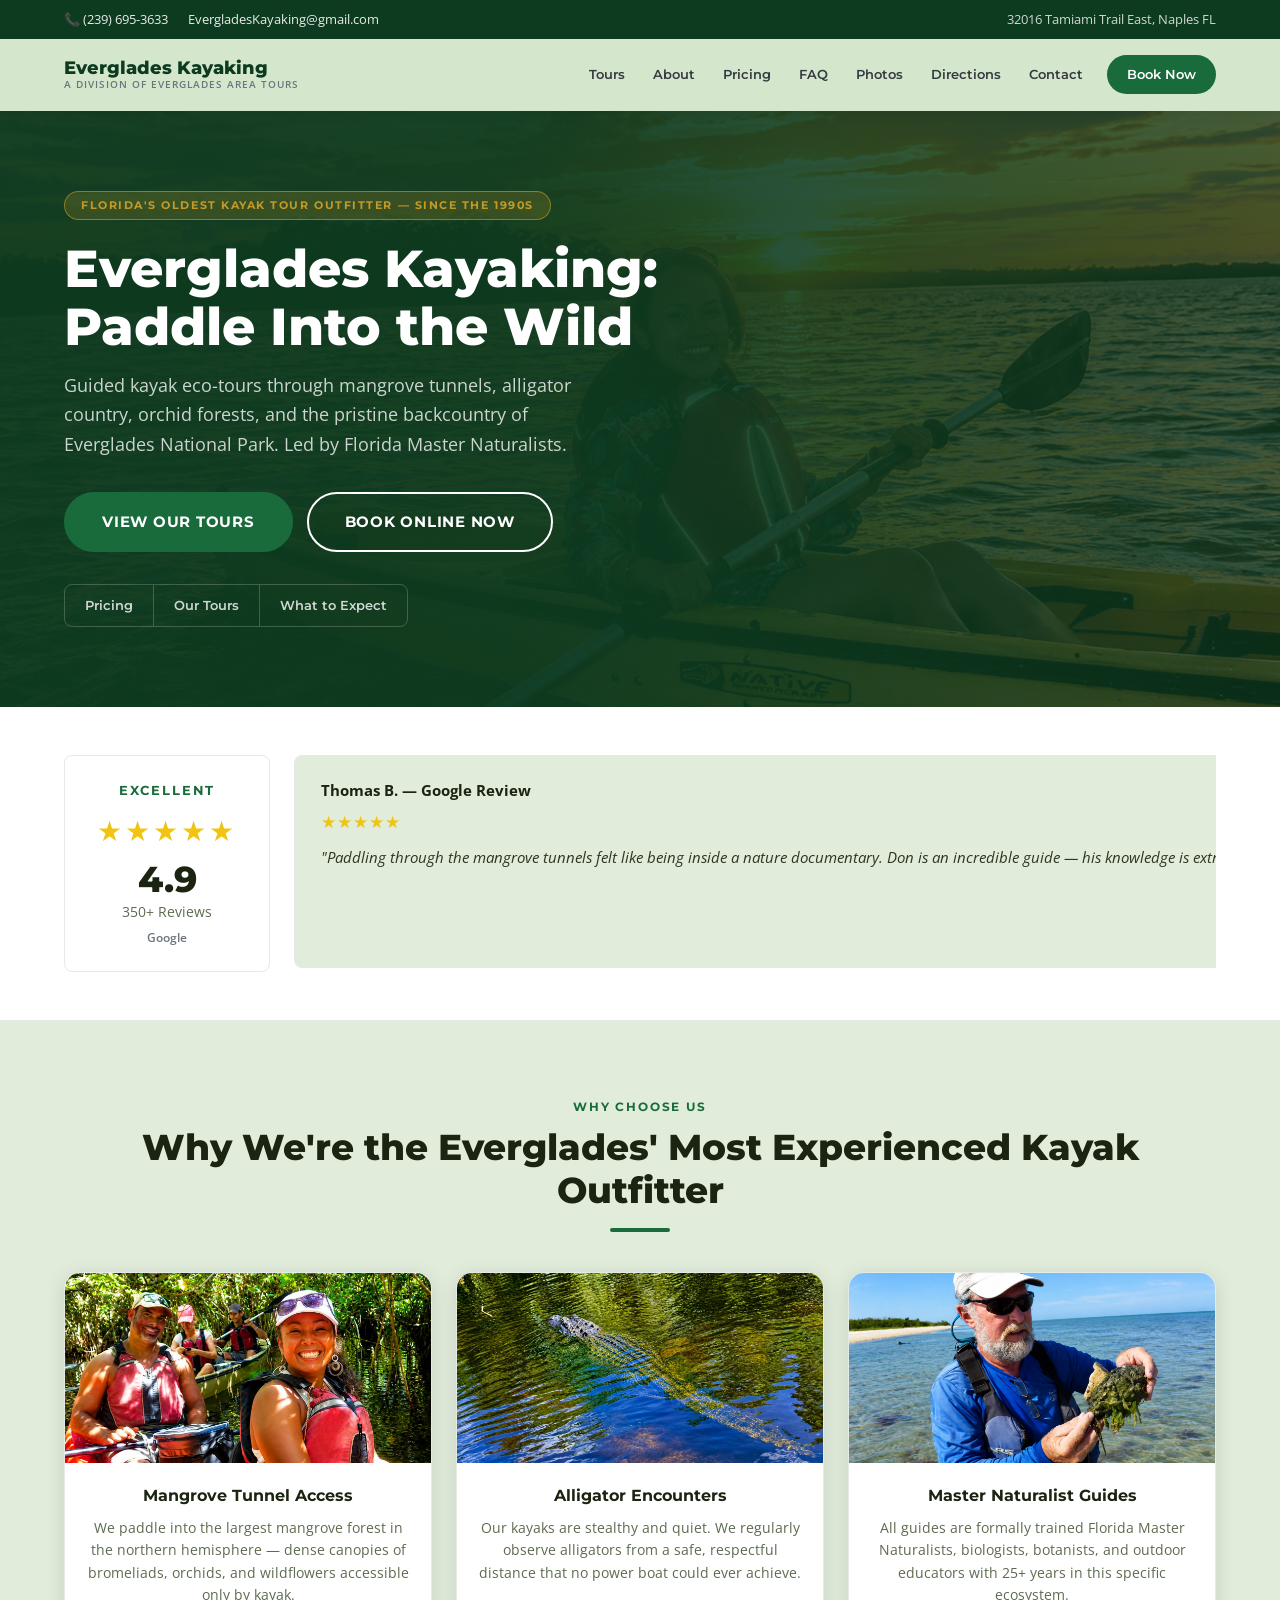
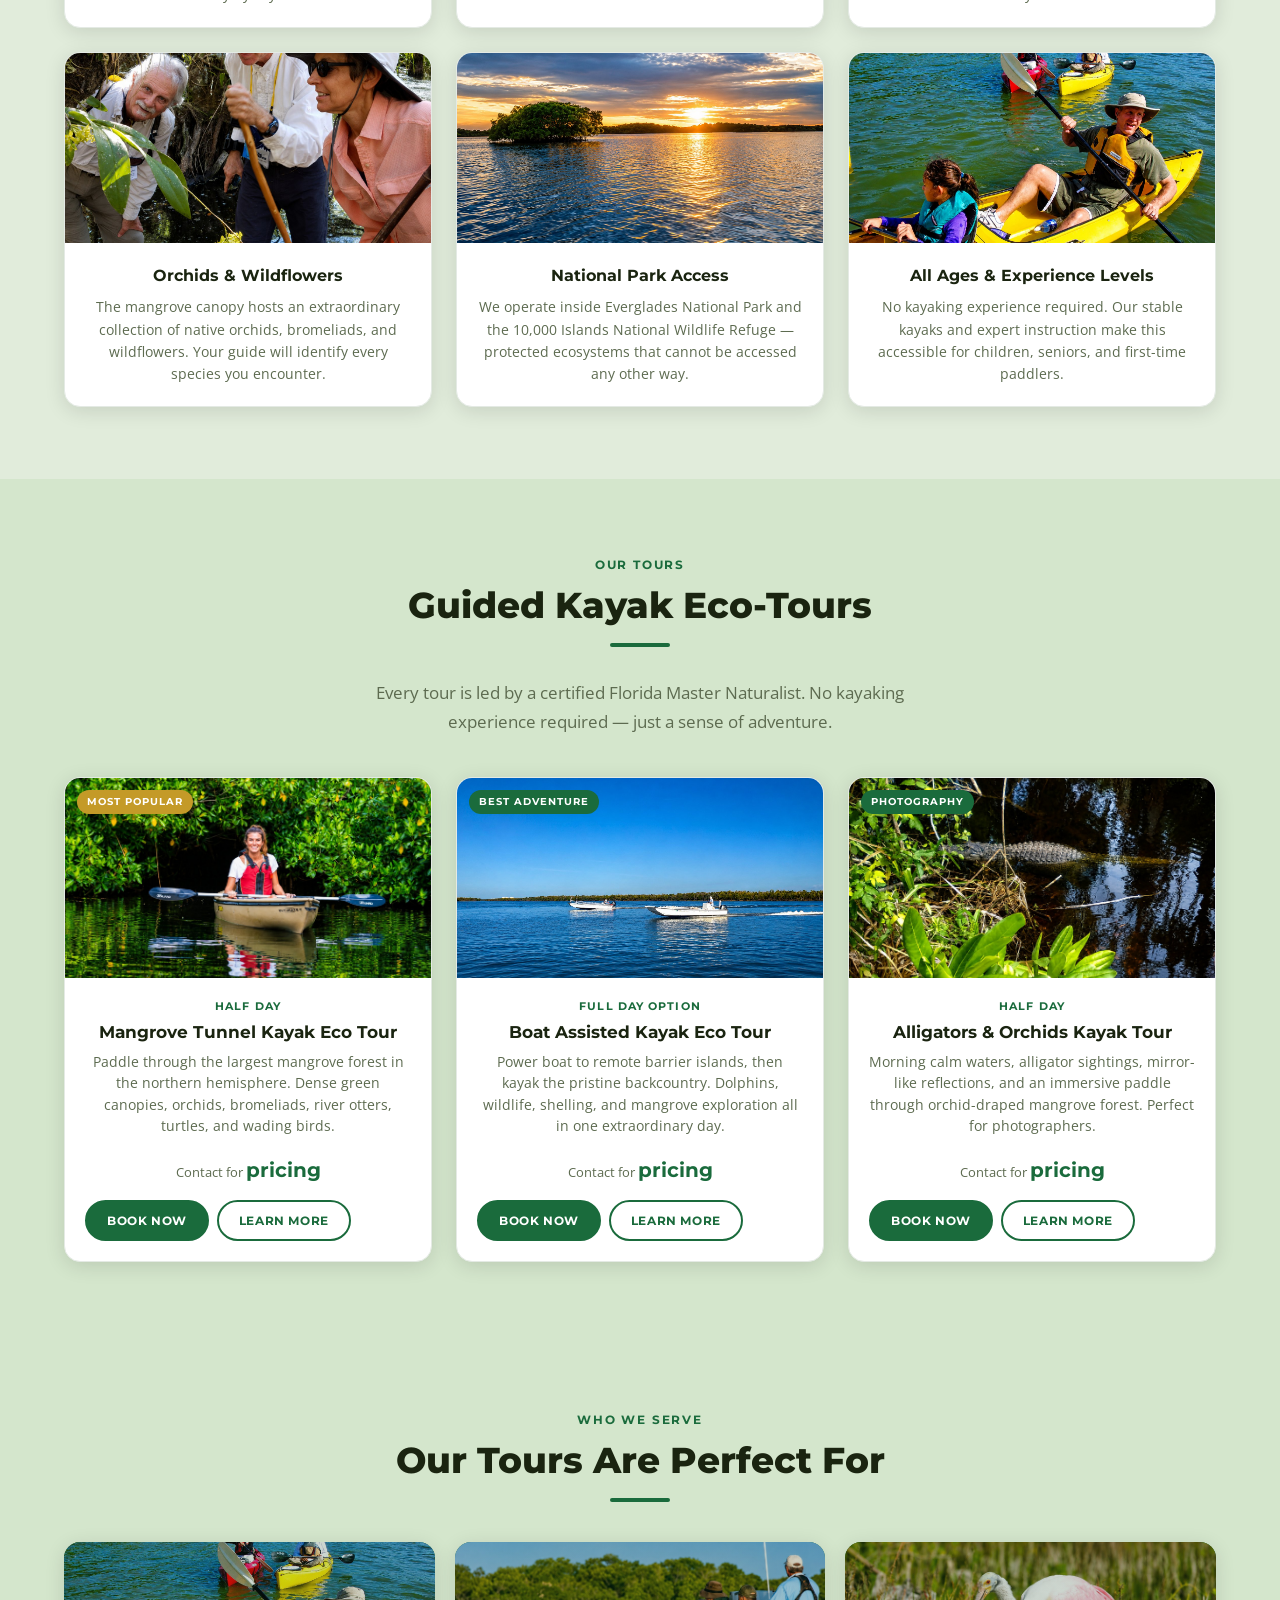
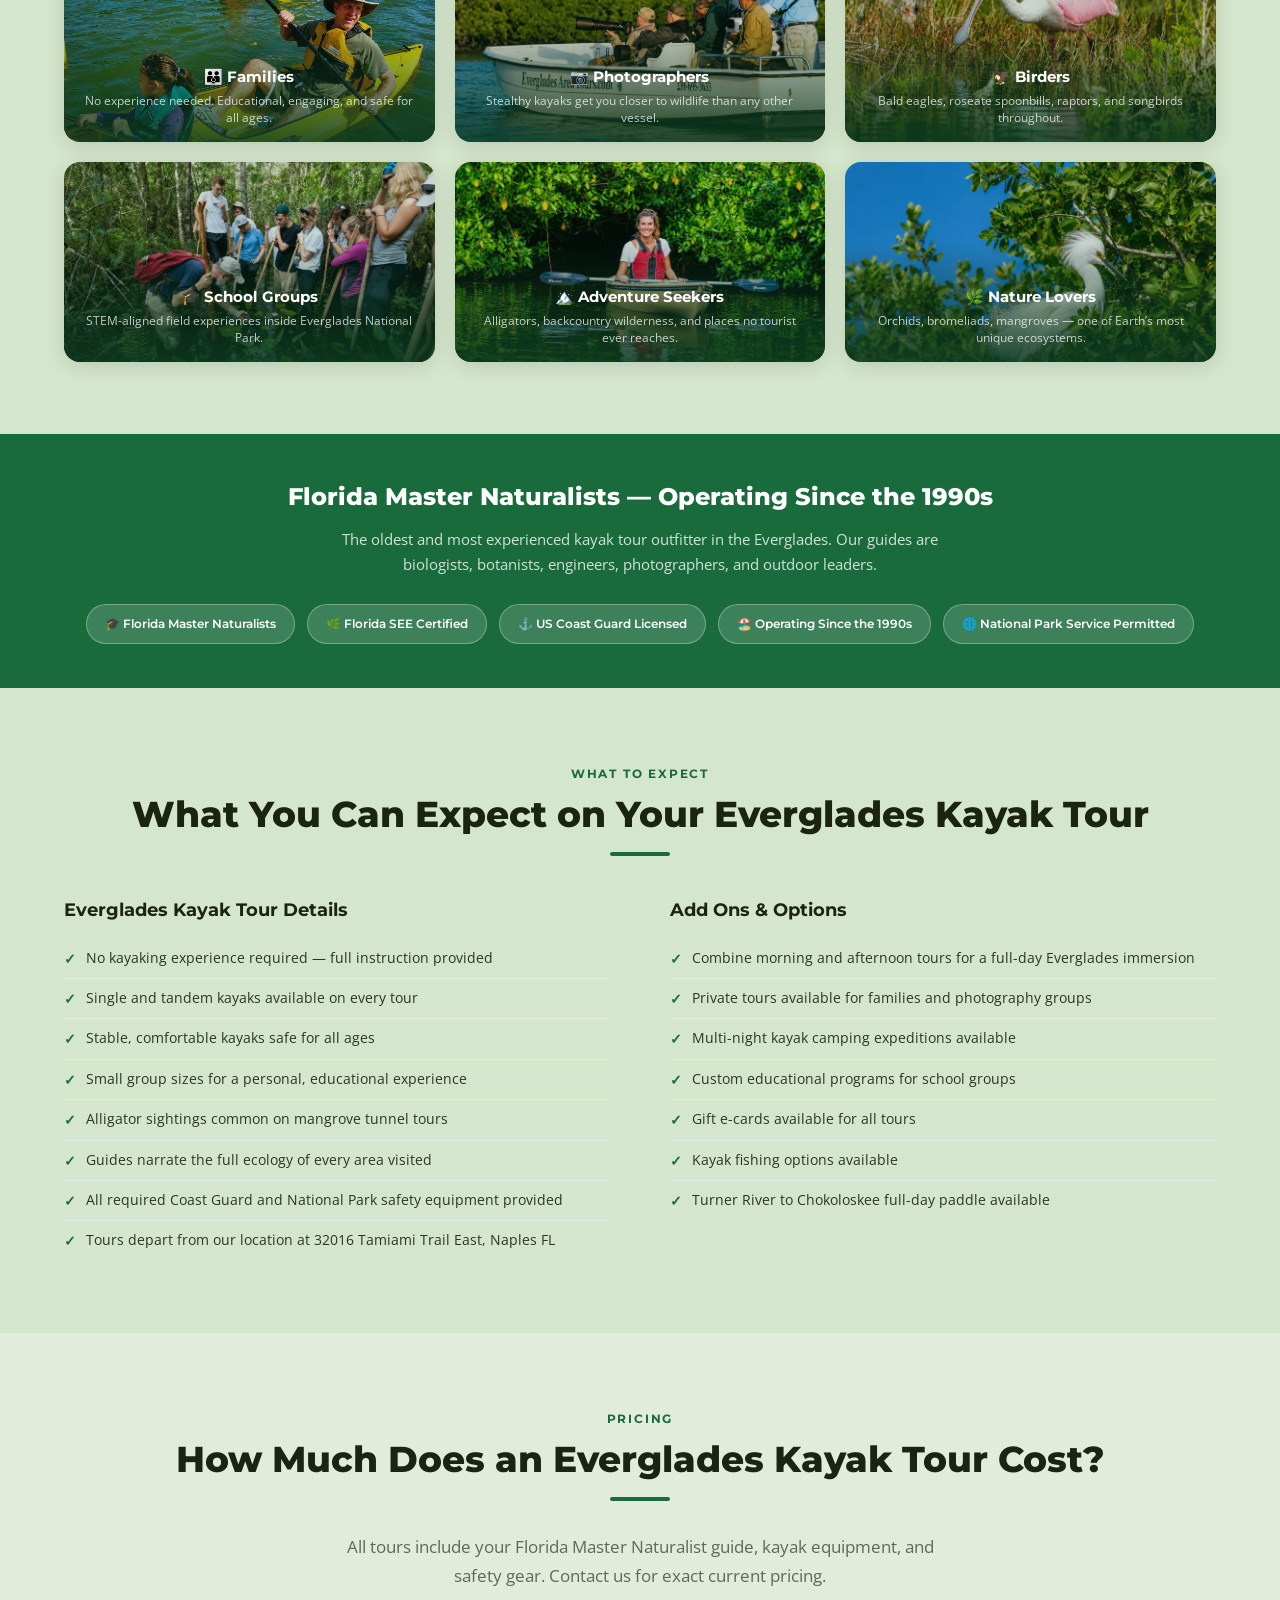
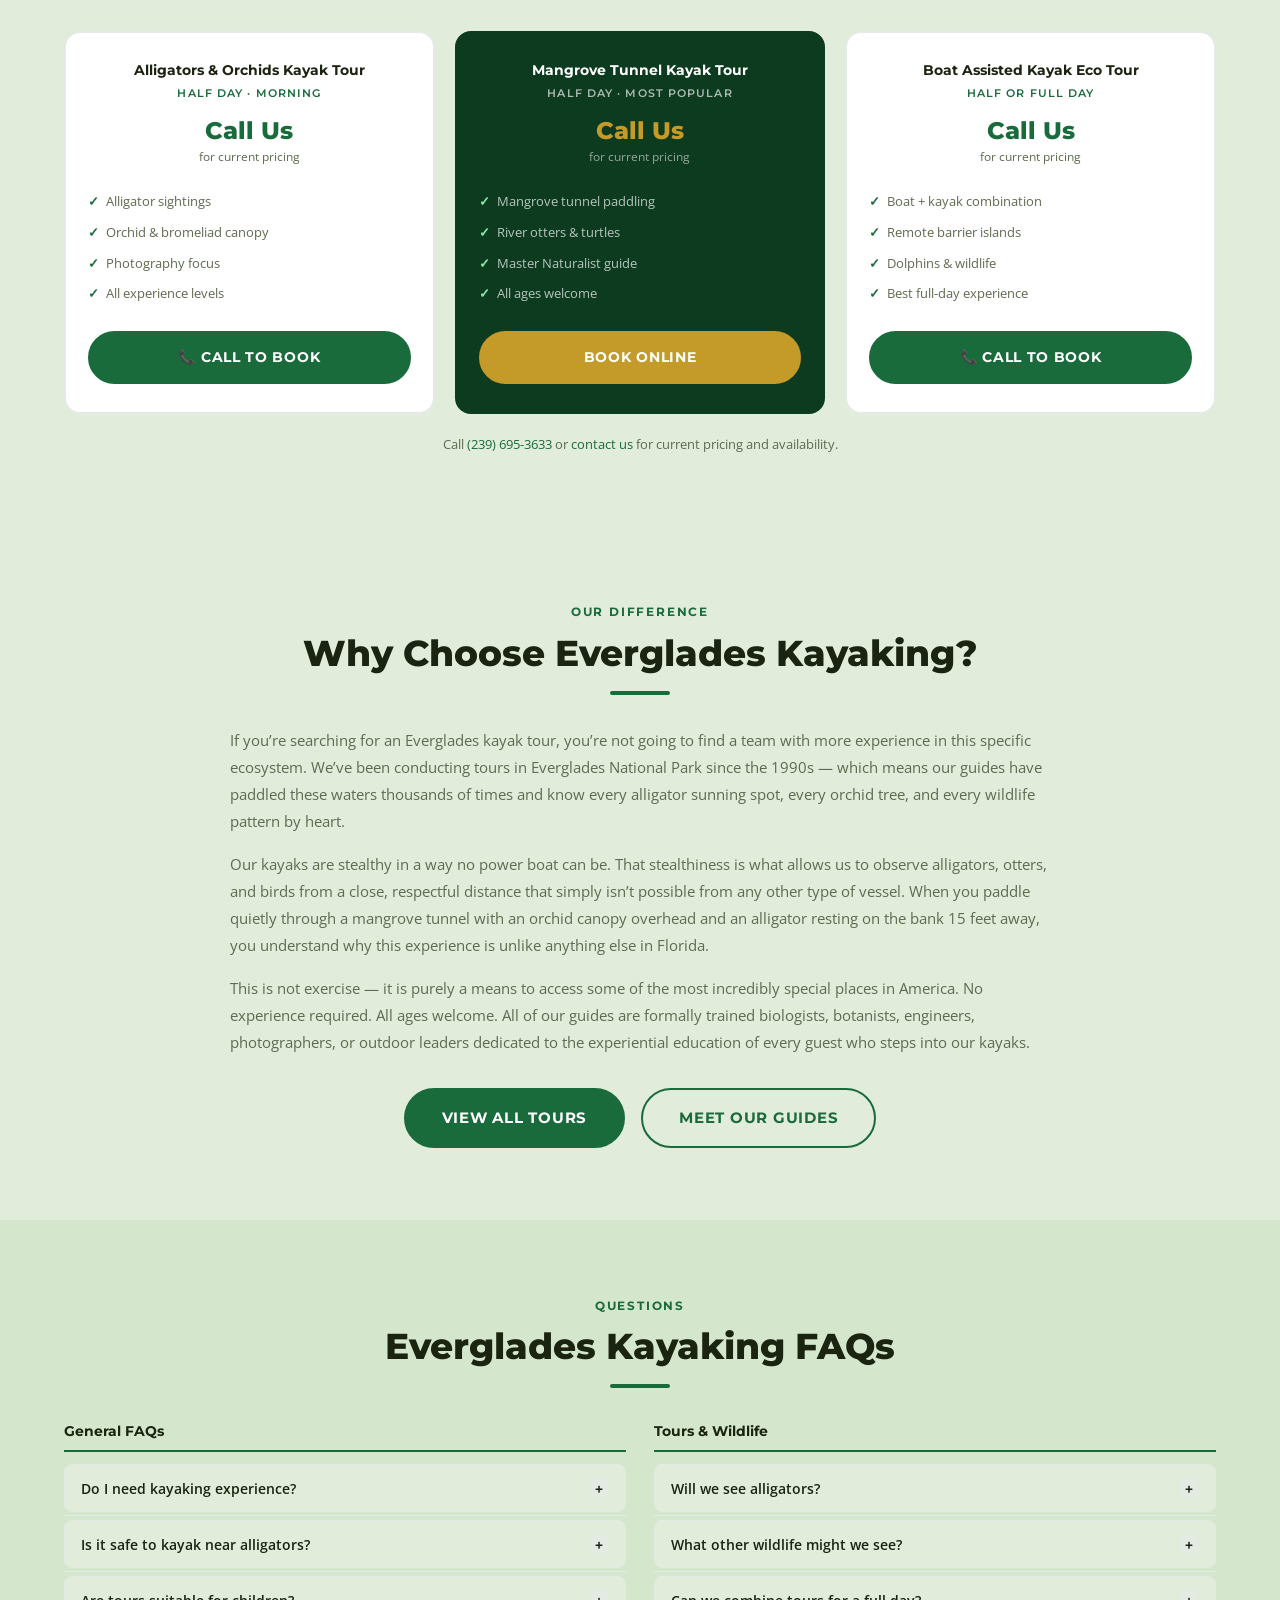
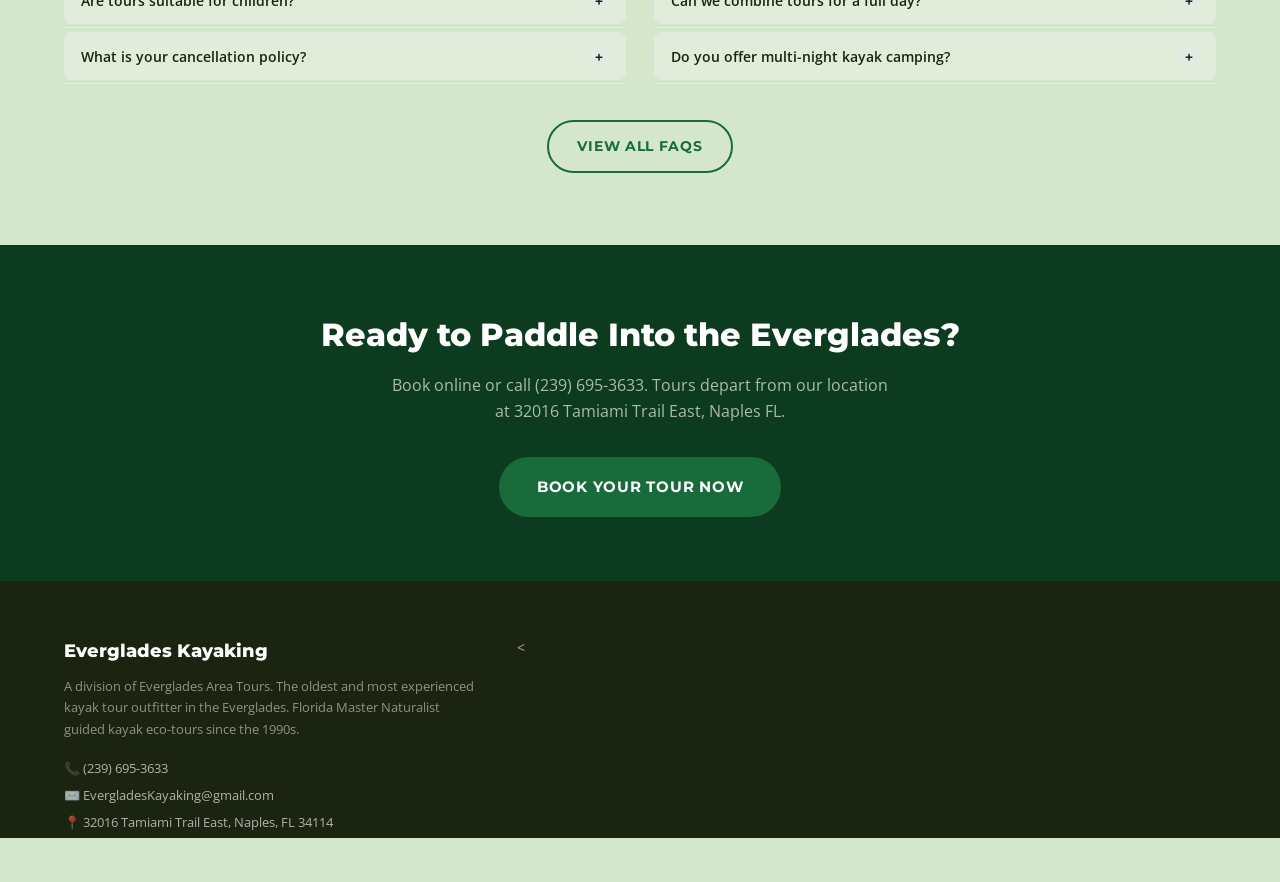
==== commit 54cf5916: "Trim reviews to 3 for cross-site consistency" ====
--- a/index.html
+++ b/index.html
@@ -204,7 +204,6 @@
       <div class="review-card-item"><div class="rc-name">Thomas B. &mdash; Google Review</div><div class="rc-stars">&#9733;&#9733;&#9733;&#9733;&#9733;</div><div class="rc-text">"Paddling through the mangrove tunnels felt like being inside a nature documentary. Don is an incredible guide &mdash; his knowledge is extraordinary."</div></div>
       <div class="review-card-item"><div class="rc-name">Susan L. &mdash; Google Review</div><div class="rc-stars">&#9733;&#9733;&#9733;&#9733;&#9733;</div><div class="rc-text">"Saw three alligators up close from the kayak. Completely safe and the most unique wildlife experience of my life."</div></div>
       <div class="review-card-item"><div class="rc-name">Kevin M. &mdash; Google Review</div><div class="rc-stars">&#9733;&#9733;&#9733;&#9733;&#9733;</div><div class="rc-text">"The orchids and bromeliads in the mangrove canopy were breathtaking. Unlike anything I&rsquo;ve seen anywhere else in the US."</div></div>
-      <div class="review-card-item"><div class="rc-name">Rachel D. &mdash; Google Review</div><div class="rc-stars">&#9733;&#9733;&#9733;&#9733;&#9733;</div><div class="rc-text">"Did the boat assisted kayak tour. Dolphins in the morning, alligators in the afternoon. Best day of our entire Florida trip."</div></div>
     </div>
   </div>
 </div>
--- a/css/main.css
+++ b/css/main.css
@@ -14,7 +14,8 @@
   --accent-lt:  #C49A28;   /* warm gold */
   --teal:       #1B7A6B;   /* water teal */
   --white:      #FFFFFF;
-  --offwhite:   #F7F9F5;   /* slightly green-tinted offwhite */
+  --bg-tint:    #D4E6CC;   /* light muted green background (replaces white on sections/cards) */
+  --offwhite:   #E1ECDB;   /* slightly green-tinted offwhite */
   --light-gray: #E4EAE4;
   --mid-gray:   #6C757D;
   --dark-gray:  #343A40;
@@ -34,7 +35,7 @@
 }
 
 html { scroll-behavior: smooth; }
-body { font-family: var(--font-body); color: var(--text); background: var(--white); line-height: 1.6; overflow-x: hidden; }
+body { font-family: var(--font-body); color: var(--text); background: var(--bg-tint); line-height: 1.6; overflow-x: hidden; }
 img { max-width: 100%; height: auto; display: block; }
 a { text-decoration: none; color: inherit; }
 ul { list-style: none; }
@@ -73,7 +74,7 @@
 .topbar-left { display: flex; gap: 20px; align-items: center; }
 .topbar-right { display: flex; gap: 16px; align-items: center; }
 
-.site-nav { background: var(--white); box-shadow: 0 2px 12px rgba(0,0,0,0.08); position: sticky; top: 0; z-index: 1000; }
+.site-nav { background: var(--bg-tint); box-shadow: 0 2px 12px rgba(0,0,0,0.08); position: sticky; top: 0; z-index: 1000; }
 .site-nav .container { display: flex; align-items: center; justify-content: space-between; height: 72px; }
 .nav-logo-text { font-family: var(--font-head); font-size: 18px; font-weight: 800; color: var(--primary-dk); line-height: 1.1; }
 .nav-logo-text small { display: block; font-size: 10px; font-weight: 600; letter-spacing: 0.1em; color: var(--mid-gray); text-transform: uppercase; font-family: var(--font-body); }
@@ -344,7 +345,7 @@
 
 @media (max-width: 900px) {
   .nav-menu { display: none; }
-  .nav-menu.open { display: flex; flex-direction: column; position: absolute; top: 72px; left: 0; right: 0; background: var(--white); box-shadow: var(--shadow-lg); padding: 16px; gap: 4px; }
+  .nav-menu.open { display: flex; flex-direction: column; position: absolute; top: 72px; left: 0; right: 0; background: var(--bg-tint); box-shadow: var(--shadow-lg); padding: 16px; gap: 4px; }
   .nav-toggle { display: block; }
   .tour-hero-inner { grid-template-columns: 1fr; }
   .hero-booking-widget { display: none; }
@@ -369,7 +370,4 @@
   .bring-grid { grid-template-columns: 1fr; }
   .footer-grid { grid-template-columns: 1fr; }
   .photo-grid { grid-template-columns: repeat(2,1fr); }
-  .guide-grid { grid-template-columns: 1fr; }
-  .cert-grid { grid-template-columns: 1fr 1fr; }
-  .form-row { grid-template-columns: 1fr; }
-}
+  .guide-grid { grid-template-columns:      
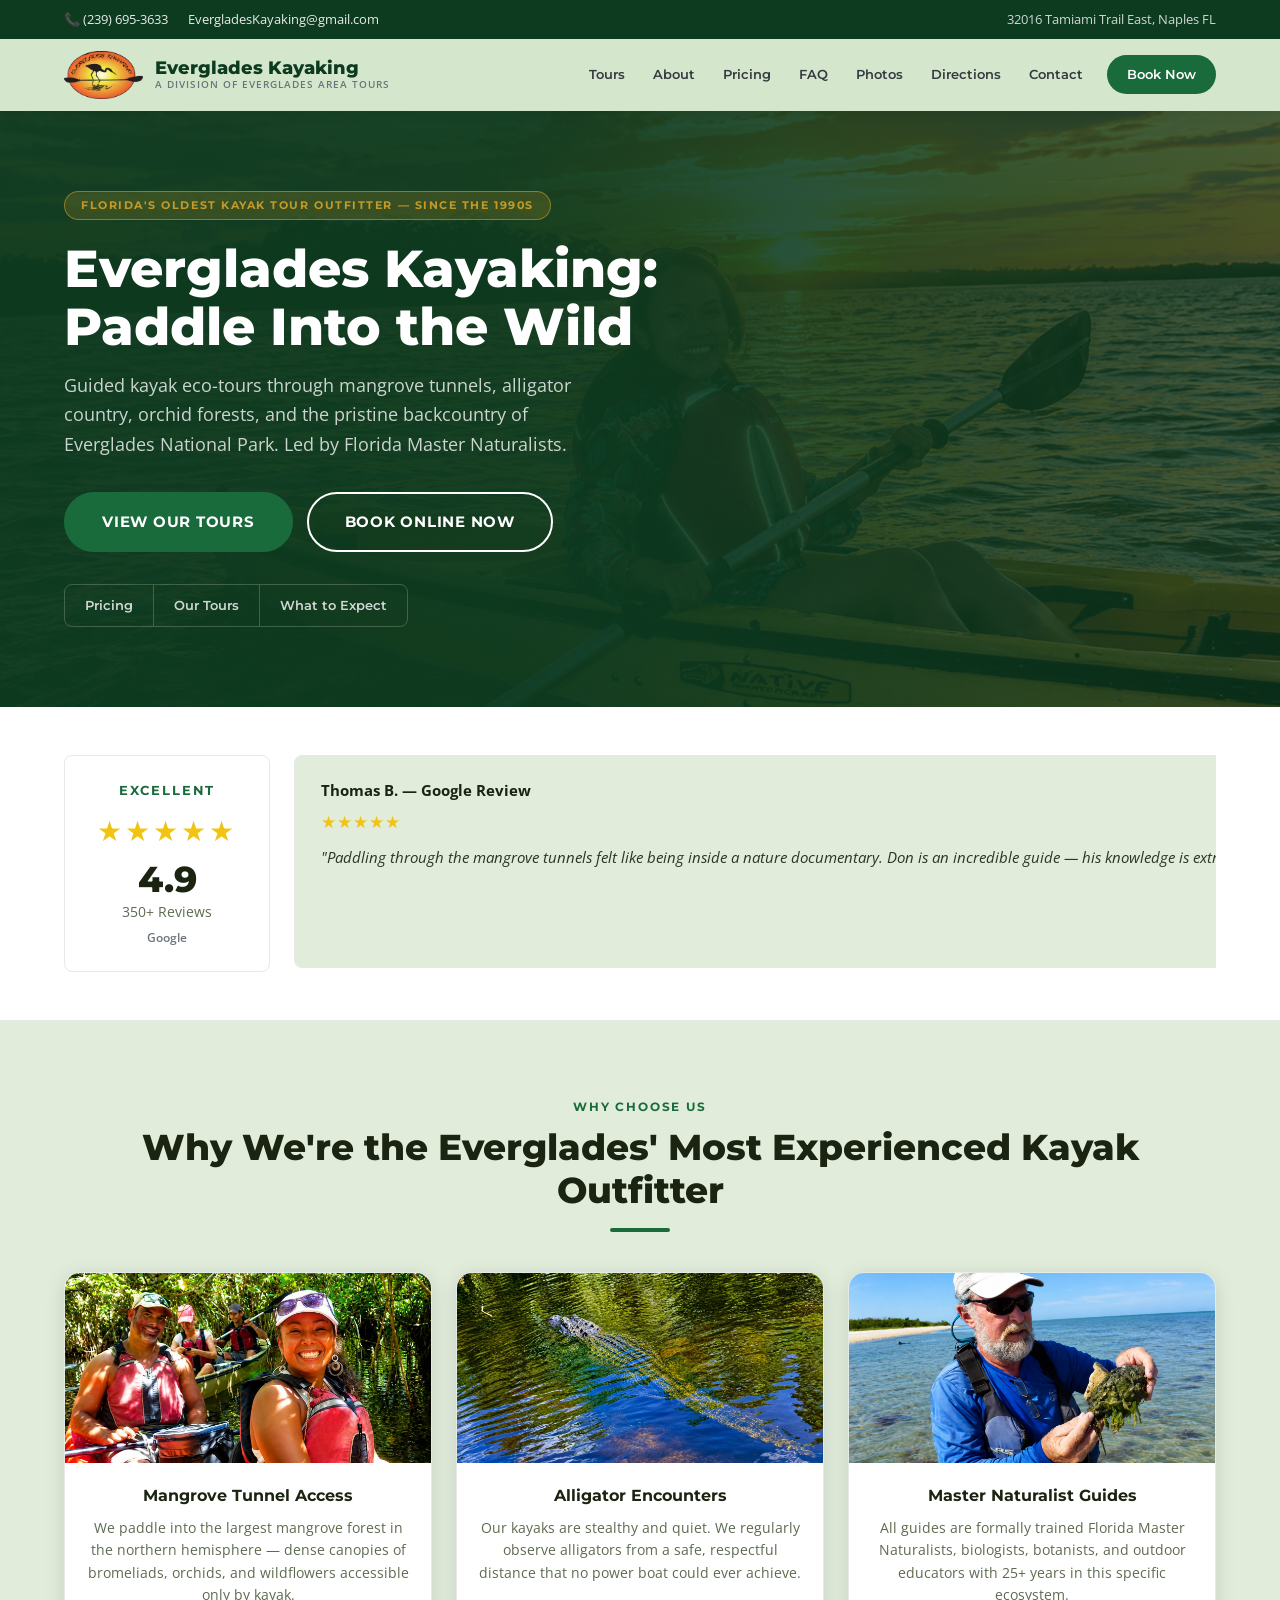
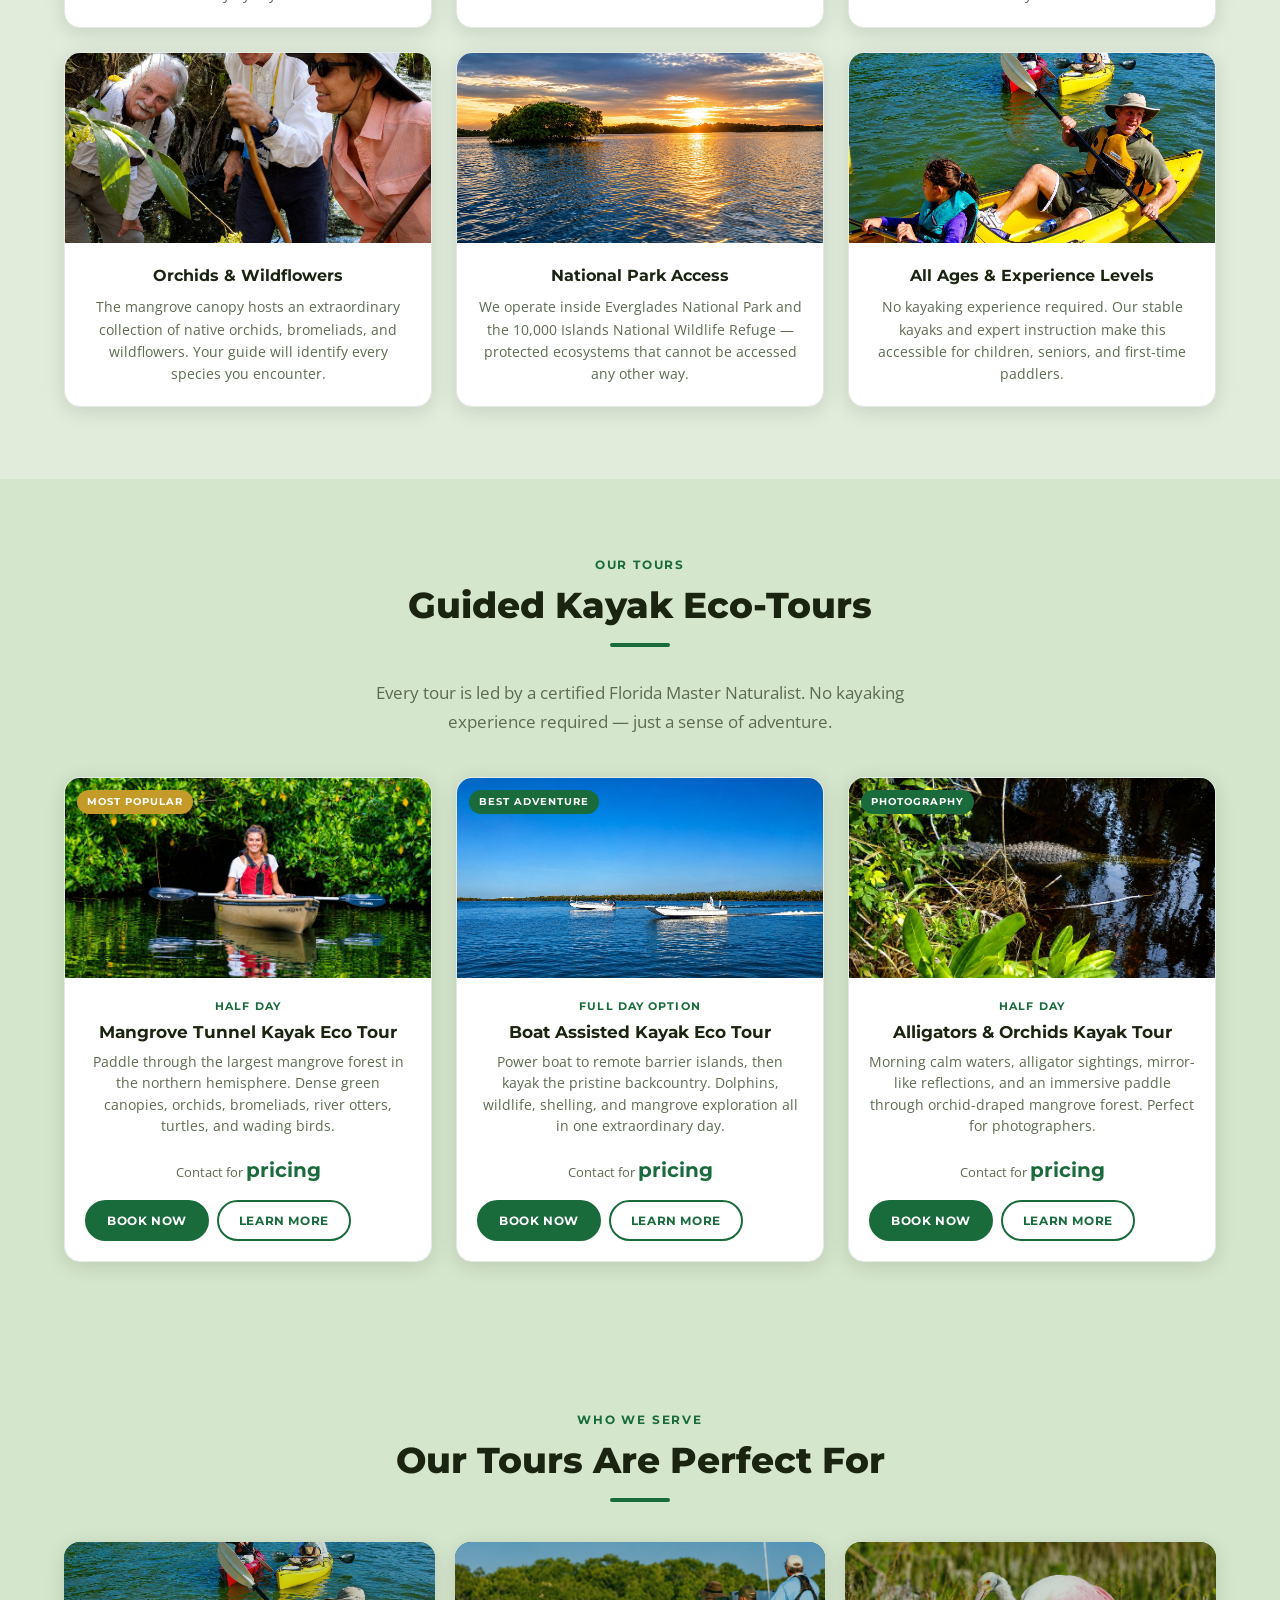
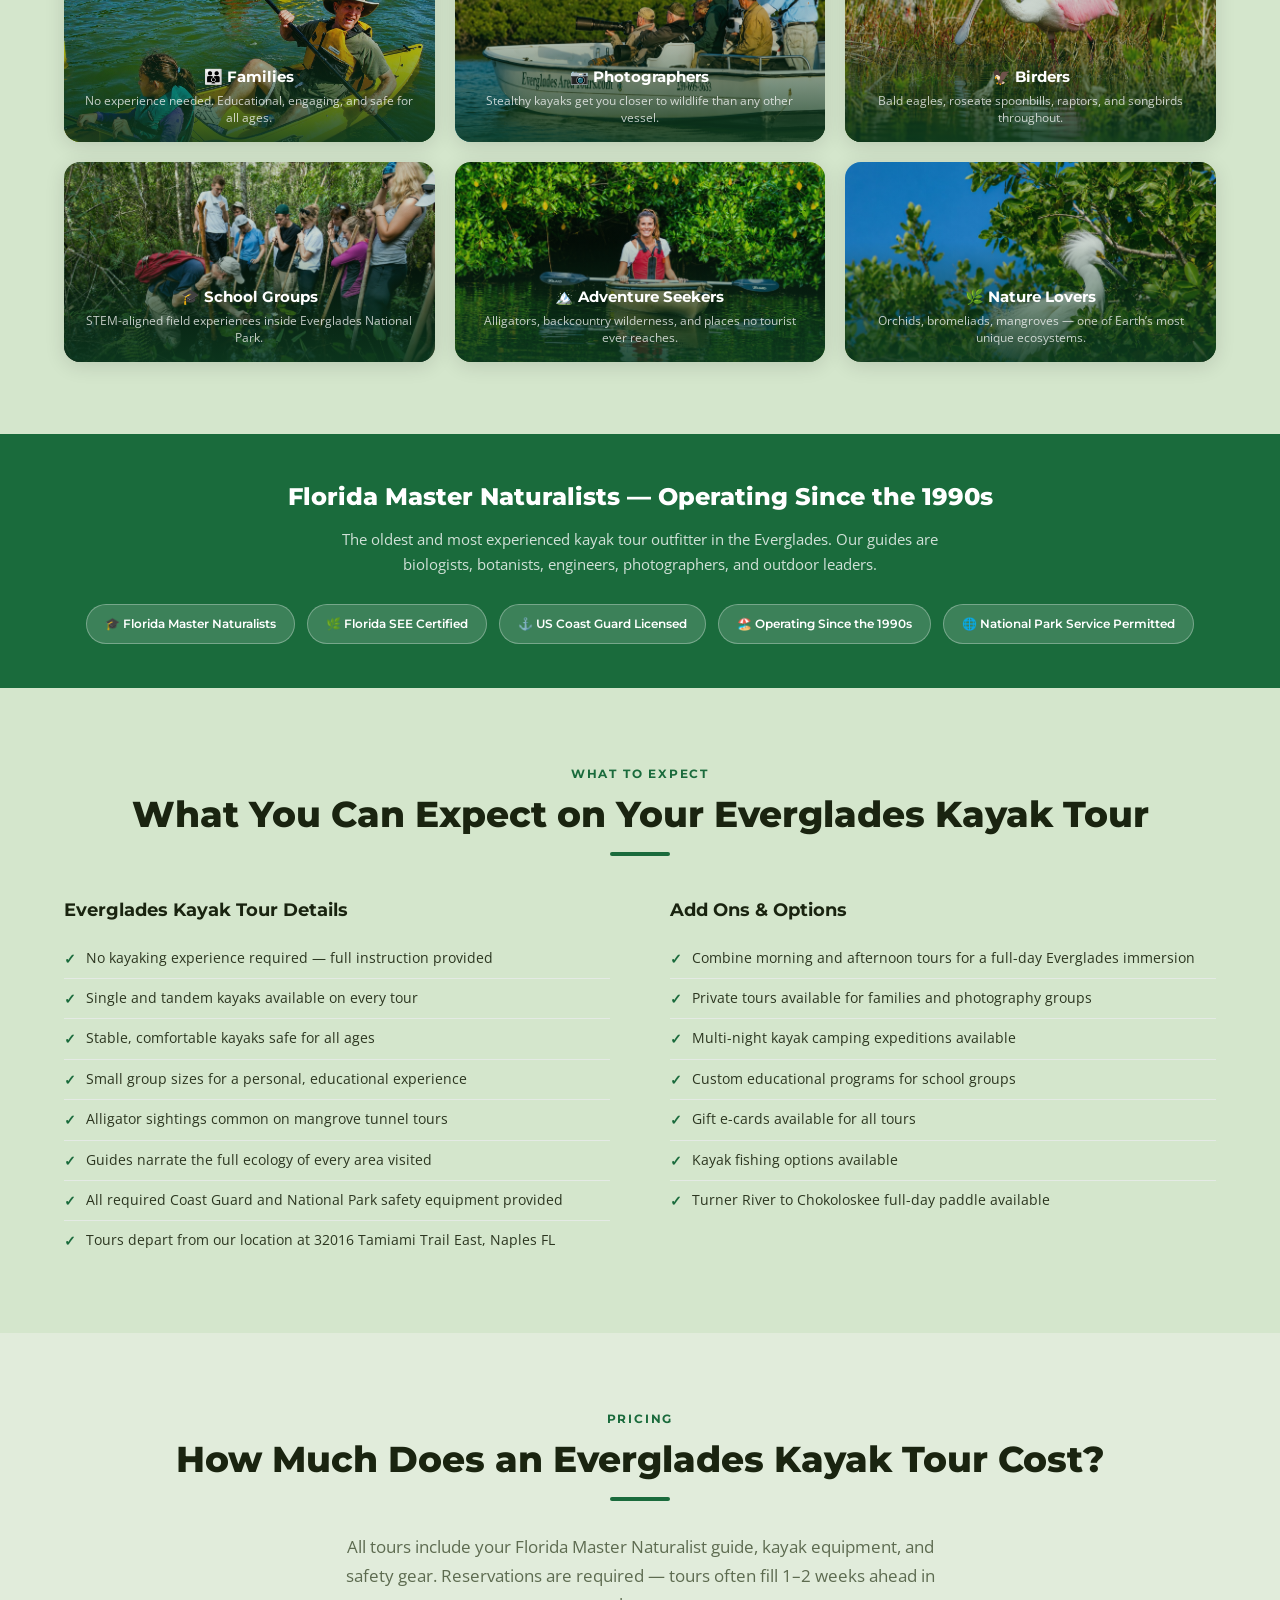
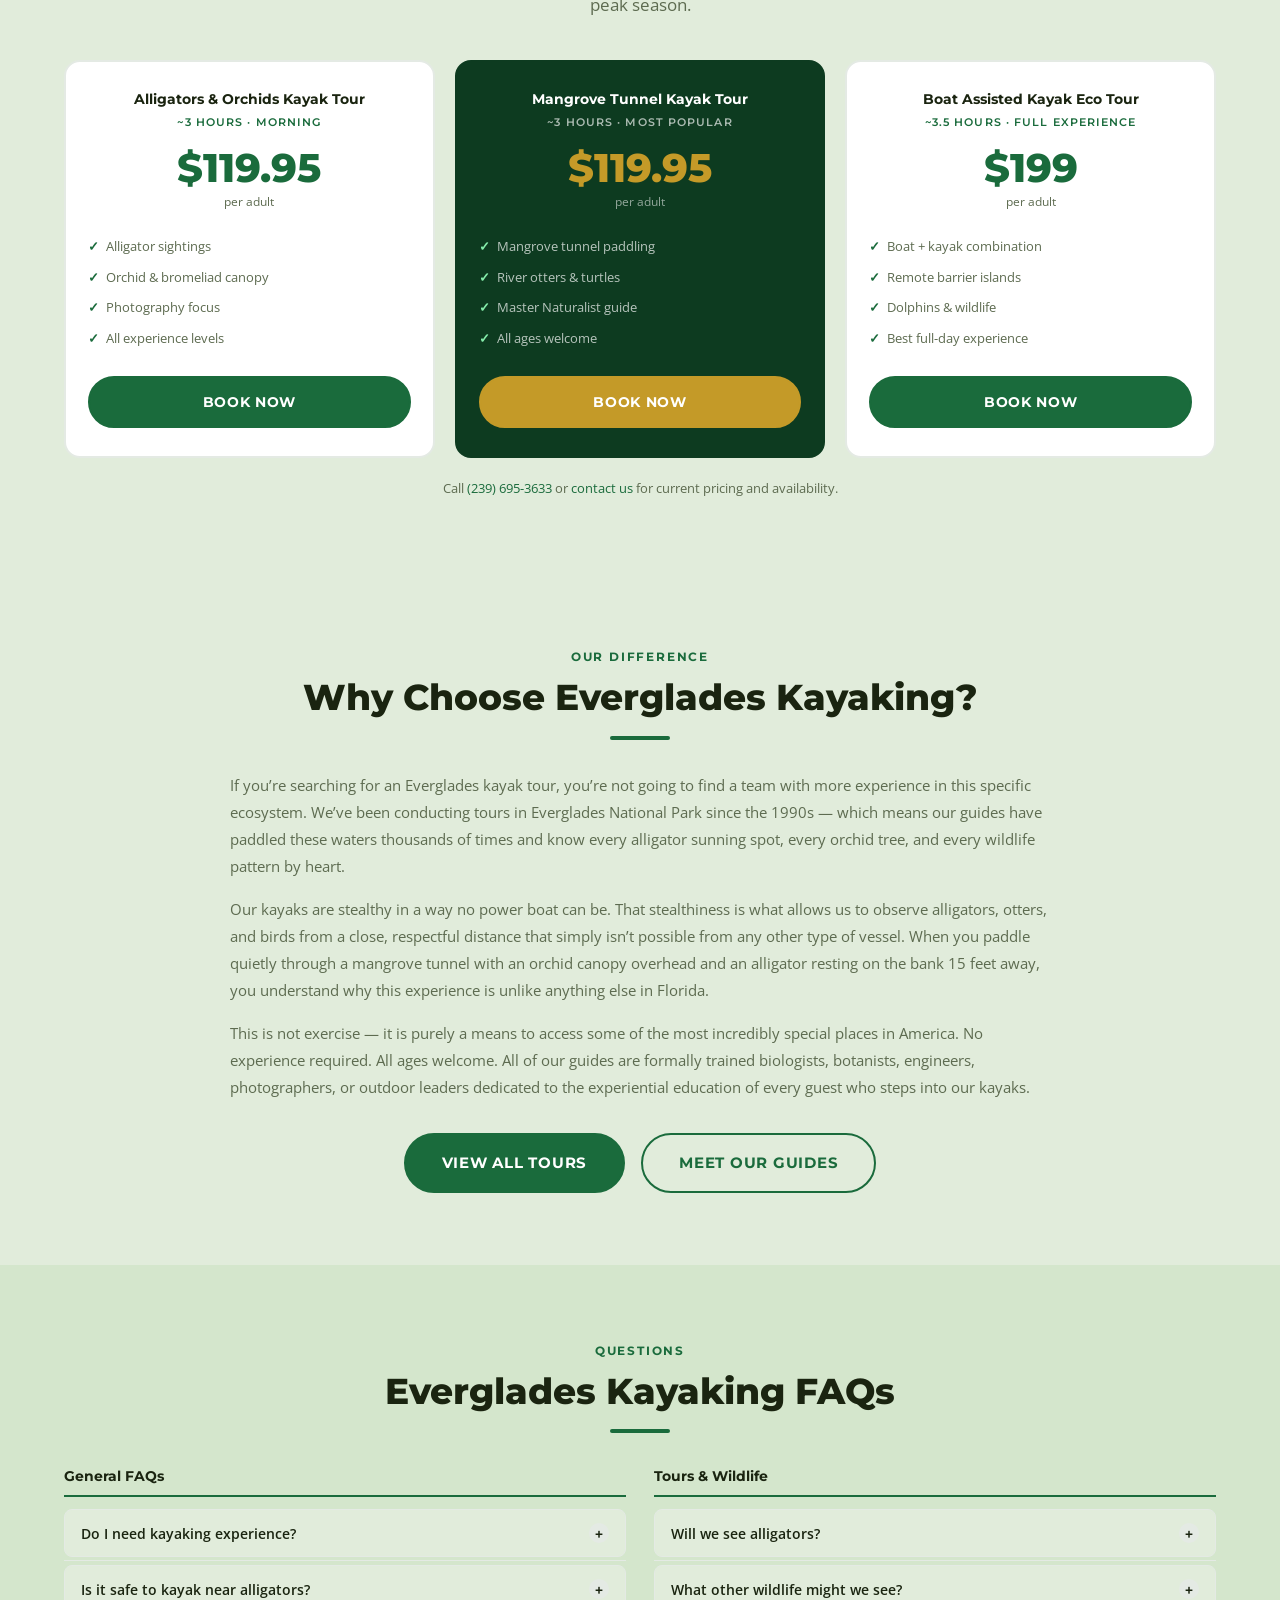
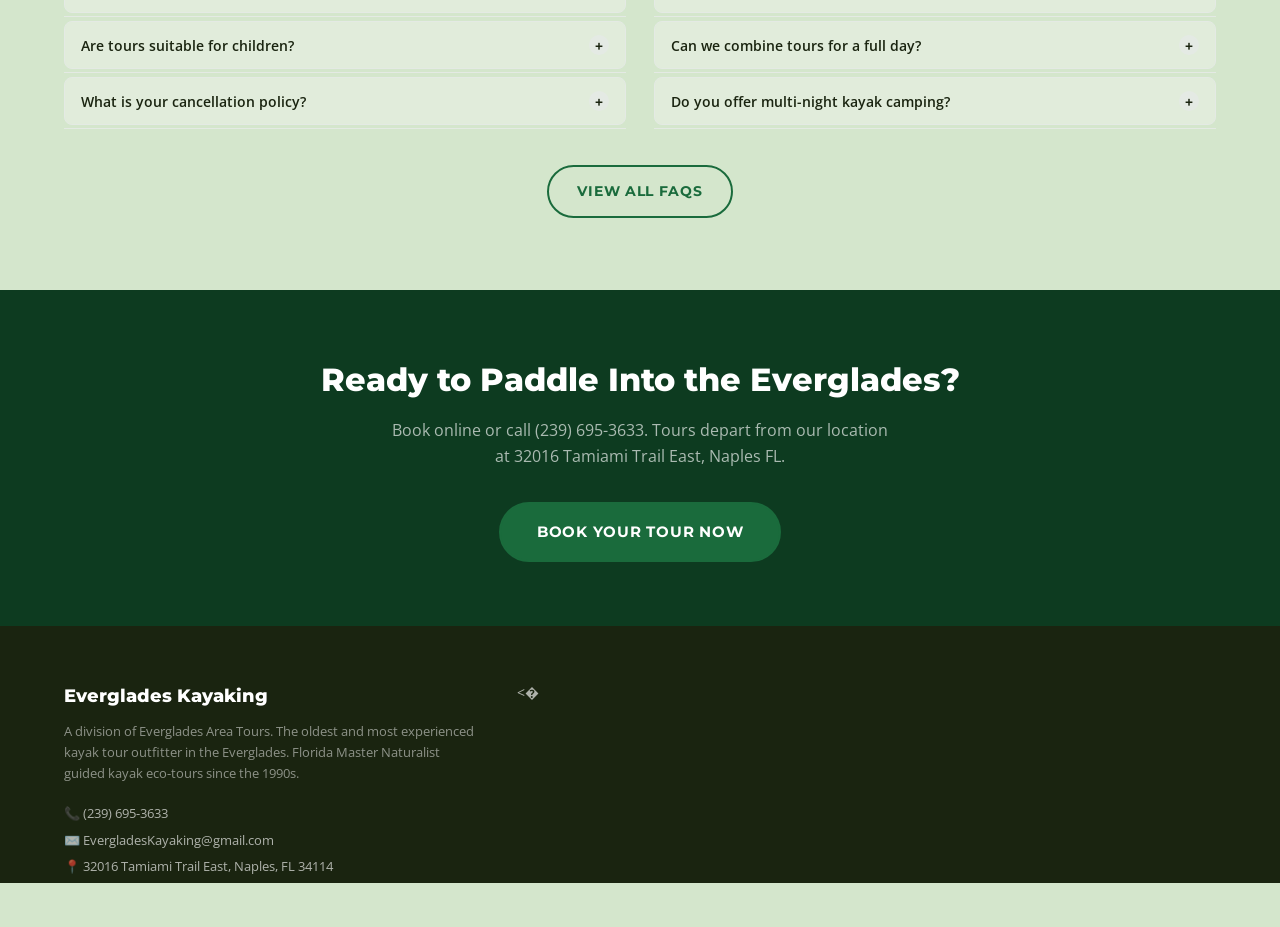
==== commit a2105857: "EK: actual prices on tour cards, install EK logo in nav, trim Mangrove&Wildlife to 4 photos" ====
--- a/index.html
+++ b/index.html
@@ -176,7 +176,7 @@
 </head>
 <body>
 <div class="topbar"><div class="container"><div class="topbar-left"><a href="tel:2396953633">&#128222; (239) 695-3633</a><a href="mailto:EvergladesKayaking@gmail.com">EvergladesKayaking@gmail.com</a></div><div class="topbar-right"><span>32016 Tamiami Trail East, Naples FL</span></div></div></div>
-<nav class="site-nav"><div class="container"><a href="index.html" class="nav-logo-text">Everglades Kayaking<small>A Division of Everglades Area Tours</small></a><button class="nav-toggle" aria-label="Menu">&#9776;</button><div class="nav-menu"><a href="index.html#tours">Tours</a><a href="about-us.htm">About</a><a href="index.html#pricing">Pricing</a><a href="faq.htm">FAQ</a><a href="photos.html">Photos</a><a href="directions.htm">Directions</a><a href="contact.html">Contact</a><a href="https://fareharbor.com/embeds/book/everglades-boattours/?full-items=yes&flow=336425" class="nav-cta">Book Now</a></div></div></nav>
+<nav class="site-nav"><div class="container"><a href="index.html" class="nav-logo-wrap"><img src="images/ek-logo.png" alt="Everglades Kayaking" class="nav-logo-img"><span class="nav-logo-text">Everglades Kayaking<small>A Division of Everglades Area Tours</small></span></a><button class="nav-toggle" aria-label="Menu">&#9776;</button><div class="nav-menu"><a href="index.html#tours">Tours</a><a href="about-us.htm">About</a><a href="index.html#pricing">Pricing</a><a href="faq.htm">FAQ</a><a href="photos.html">Photos</a><a href="directions.htm">Directions</a><a href="contact.html">Contact</a><a href="https://fareharbor.com/embeds/book/everglades-boattours/?full-items=yes&flow=336425" class="nav-cta">Book Now</a></div></div></nav>
 
 <section class="hero">
   <div class="hero-bg"></div>
@@ -346,46 +346,46 @@
     <div class="section-eyebrow">Pricing</div>
     <h2 class="section-title">How Much Does an Everglades Kayak Tour Cost?</h2>
     <div class="section-rule"></div>
-    <p class="section-subtitle">All tours include your Florida Master Naturalist guide, kayak equipment, and safety gear. Contact us for exact current pricing.</p>
+    <p class="section-subtitle">All tours include your Florida Master Naturalist guide, kayak equipment, and safety gear. Reservations are required &mdash; tours often fill 1&ndash;2 weeks ahead in peak season.</p>
     <div class="pricing-grid">
       <div class="price-card">
         <div class="pc-name">Alligators &amp; Orchids Kayak Tour</div>
-        <div class="pc-duration">Half Day &middot; Morning</div>
-        <div class="pc-amount" style="font-size:24px;">Call Us</div>
-        <div class="pc-per">for current pricing</div>
+        <div class="pc-duration">~3 hours &middot; Morning</div>
+        <div class="pc-amount">$119.95</div>
+        <div class="pc-per">per adult</div>
         <ul class="pc-includes">
           <li>Alligator sightings</li>
           <li>Orchid &amp; bromeliad canopy</li>
           <li>Photography focus</li>
           <li>All experience levels</li>
         </ul>
-        <a href="tel:2396953633" class="btn btn-primary btn-block">&#128222; Call to Book</a>
+        <a href="https://fareharbor.com/embeds/book/everglades-boattours/?full-items=yes&flow=336425" class="btn btn-primary btn-block">Book Now</a>
       </div>
       <div class="price-card featured">
         <div class="pc-name">Mangrove Tunnel Kayak Tour</div>
-        <div class="pc-duration">Half Day &middot; Most Popular</div>
-        <div class="pc-amount" style="font-size:24px;">Call Us</div>
-        <div class="pc-per">for current pricing</div>
+        <div class="pc-duration">~3 hours &middot; Most Popular</div>
+        <div class="pc-amount">$119.95</div>
+        <div class="pc-per">per adult</div>
         <ul class="pc-includes">
           <li>Mangrove tunnel paddling</li>
           <li>River otters &amp; turtles</li>
           <li>Master Naturalist guide</li>
           <li>All ages welcome</li>
         </ul>
-        <a href="https://fareharbor.com/embeds/book/everglades-boattours/?full-items=yes&flow=336425" class="btn btn-gold btn-block">Book Online</a>
+        <a href="https://fareharbor.com/embeds/book/everglades-boattours/?full-items=yes&flow=336425" class="btn btn-gold btn-block">Book Now</a>
       </div>
       <div class="price-card">
         <div class="pc-name">Boat Assisted Kayak Eco Tour</div>
-        <div class="pc-duration">Half or Full Day</div>
-        <div class="pc-amount" style="font-size:24px;">Call Us</div>
-        <div class="pc-per">for current pricing</div>
+        <div class="pc-duration">~3.5 hours &middot; Full experience</div>
+        <div class="pc-amount">$199</div>
+        <div class="pc-per">per adult</div>
         <ul class="pc-includes">
           <li>Boat + kayak combination</li>
           <li>Remote barrier islands</li>
           <li>Dolphins &amp; wildlife</li>
           <li>Best full-day experience</li>
         </ul>
-        <a href="tel:2396953633" class="btn btn-primary btn-block">&#128222; Call to Book</a>
+        <a href="https://fareharbor.com/embeds/book/everglades-boattours/?full-items=yes&flow=336425" class="btn btn-primary btn-block">Book Now</a>
       </div>
     </div>
     <p style="margin-top:20px;font-size:13px;color:var(--text-light);">Call <a href="tel:2396953633" style="color:var(--primary);">(239) 695-3633</a> or <a href="contact.html" style="color:var(--primary);">contact us</a> for current pricing and availability.</p>
@@ -446,4 +446,4 @@
   </div>
 </div>
 
-<footer class="site-footer"><div class="container"><div class="footer-grid"><div><div class="footer-brand-name">Everglades Kayaking</div><div class="footer-tagline">A division of Everglades Area Tours. The oldest and most experienced kayak tour outfitter in the Everglades. Florida Master Naturalist guided kayak eco-tours since the 1990s.</div><a href="tel:2396953633" class="footer-contact-item">&#128222; (239) 695-3633</a><a href="mailto:EvergladesKayaking@gmail.com" class="footer-contact-item">&#9993;&#65039; EvergladesKayaking@gmail.com</a><a href="directions.htm" class="footer-contact-item">&#128205; 32016 Tamiami Trail East, Naples, FL 34114</a></div><div class="footer-col"><+<footer class="site-footer"><div class="container"><div class="footer-grid"><div><div class="footer-brand-name">Everglades Kayaking</div><div class="footer-tagline">A division of Everglades Area Tours. The oldest and most experienced kayak tour outfitter in the Everglades. Florida Master Naturalist guided kayak eco-tours since the 1990s.</div><a href="tel:2396953633" class="footer-contact-item">&#128222; (239) 695-3633</a><a href="mailto:EvergladesKayaking@gmail.com" class="footer-contact-item">&#9993;&#65039; EvergladesKayaking@gmail.com</a><a href="directions.htm" class="footer-contact-item">&#128205; 32016 Tamiami Trail East, Naples, FL 34114</a></div><div class="footer-col"><                                                                                                                                                                                                                                                     
--- a/css/main.css
+++ b/css/main.css
@@ -75,6 +75,8 @@
 .topbar-right { display: flex; gap: 16px; align-items: center; }
 
 .site-nav { background: var(--bg-tint); box-shadow: 0 2px 12px rgba(0,0,0,0.08); position: sticky; top: 0; z-index: 1000; }
+.nav-logo-wrap { display: flex; align-items: center; gap: 12px; text-decoration: none; }
+.nav-logo-img { height: 48px; width: auto; display: block; flex-shrink: 0; }
 .site-nav .container { display: flex; align-items: center; justify-content: space-between; height: 72px; }
 .nav-logo-text { font-family: var(--font-head); font-size: 18px; font-weight: 800; color: var(--primary-dk); line-height: 1.1; }
 .nav-logo-text small { display: block; font-size: 10px; font-weight: 600; letter-spacing: 0.1em; color: var(--mid-gray); text-transform: uppercase; font-family: var(--font-body); }
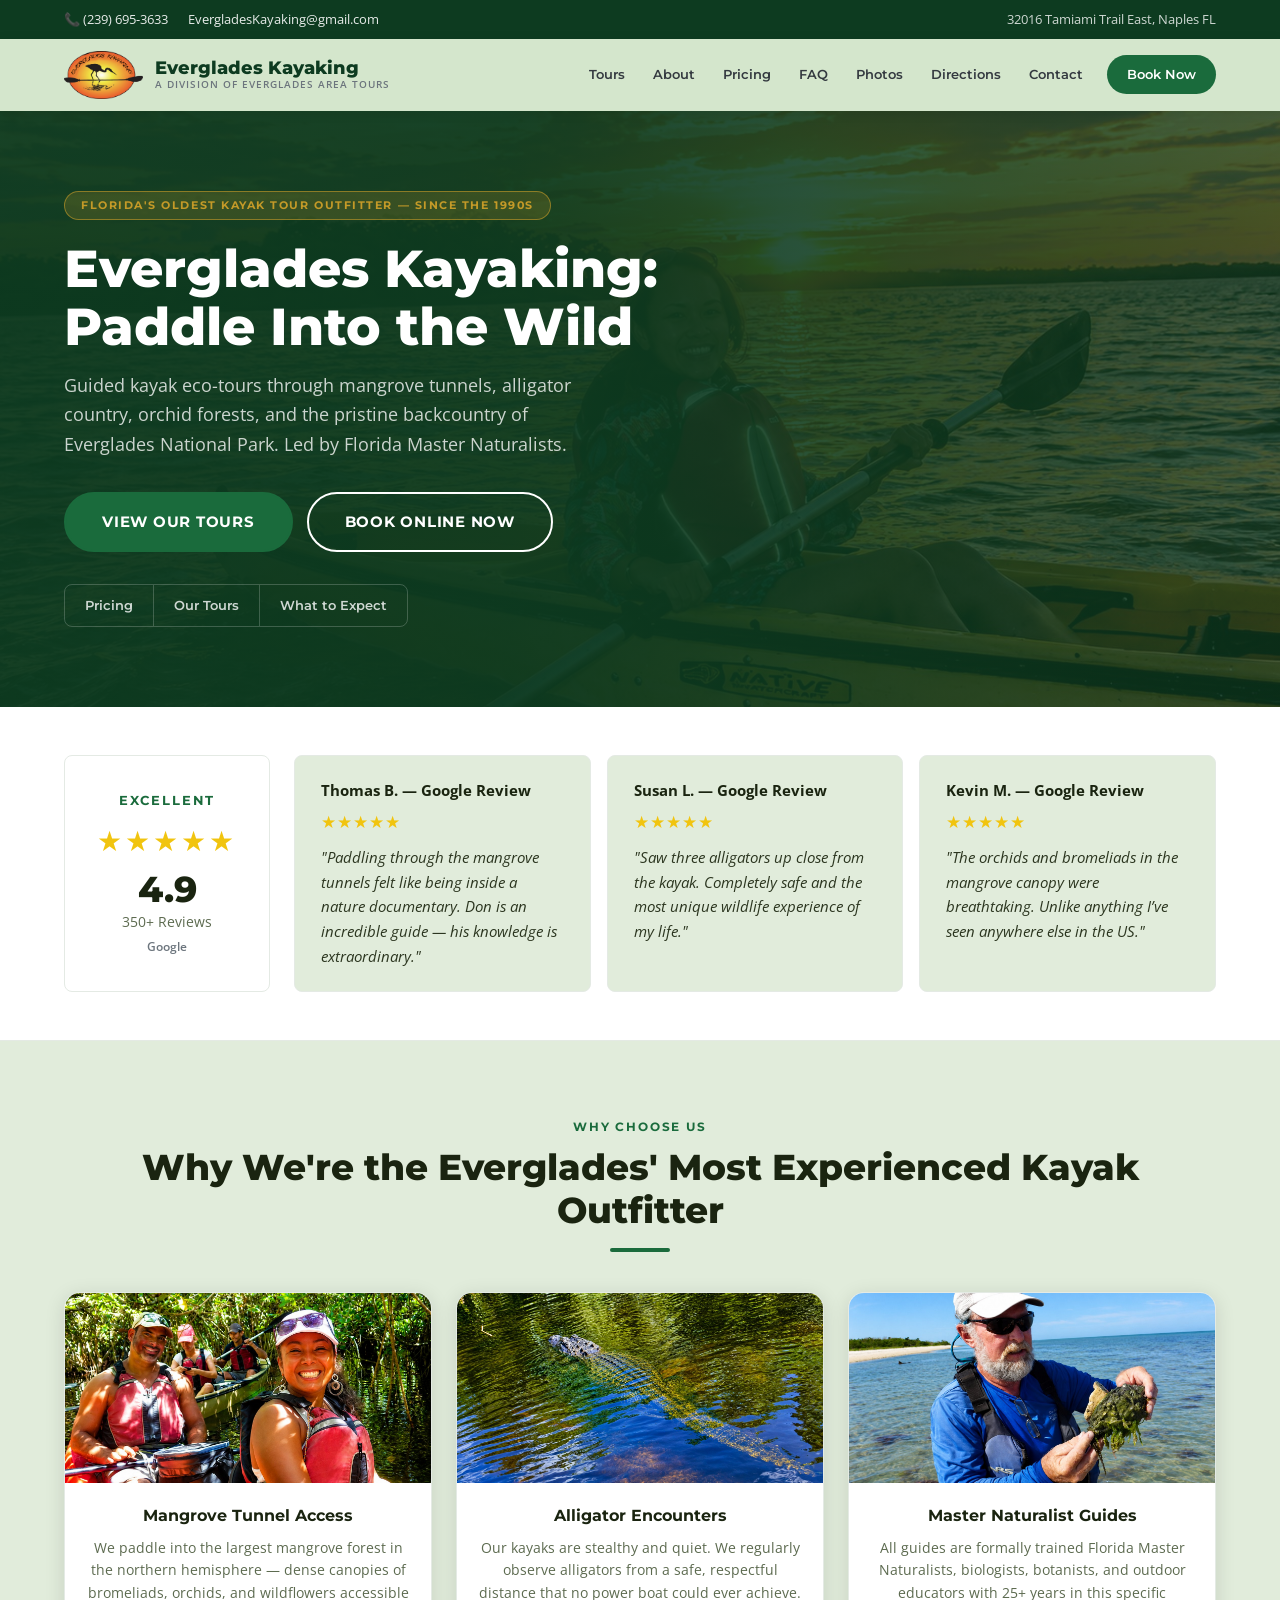
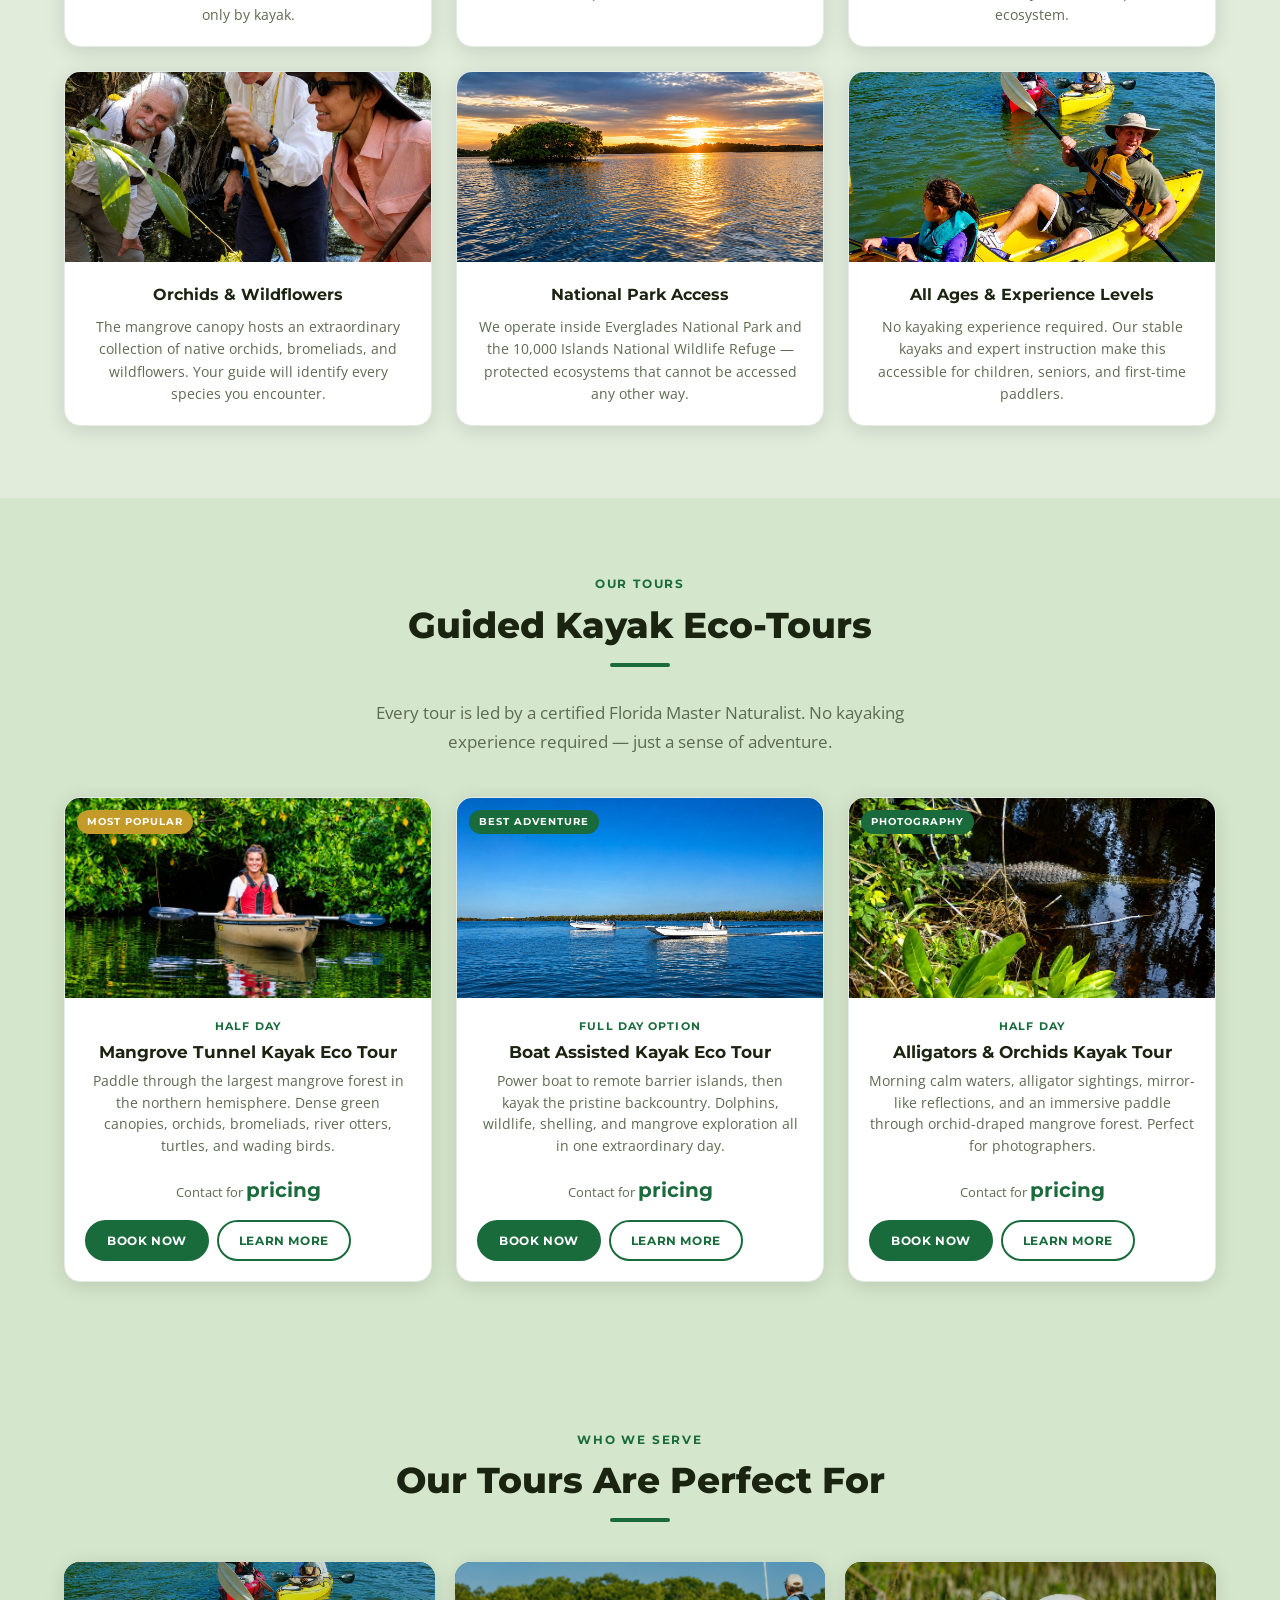
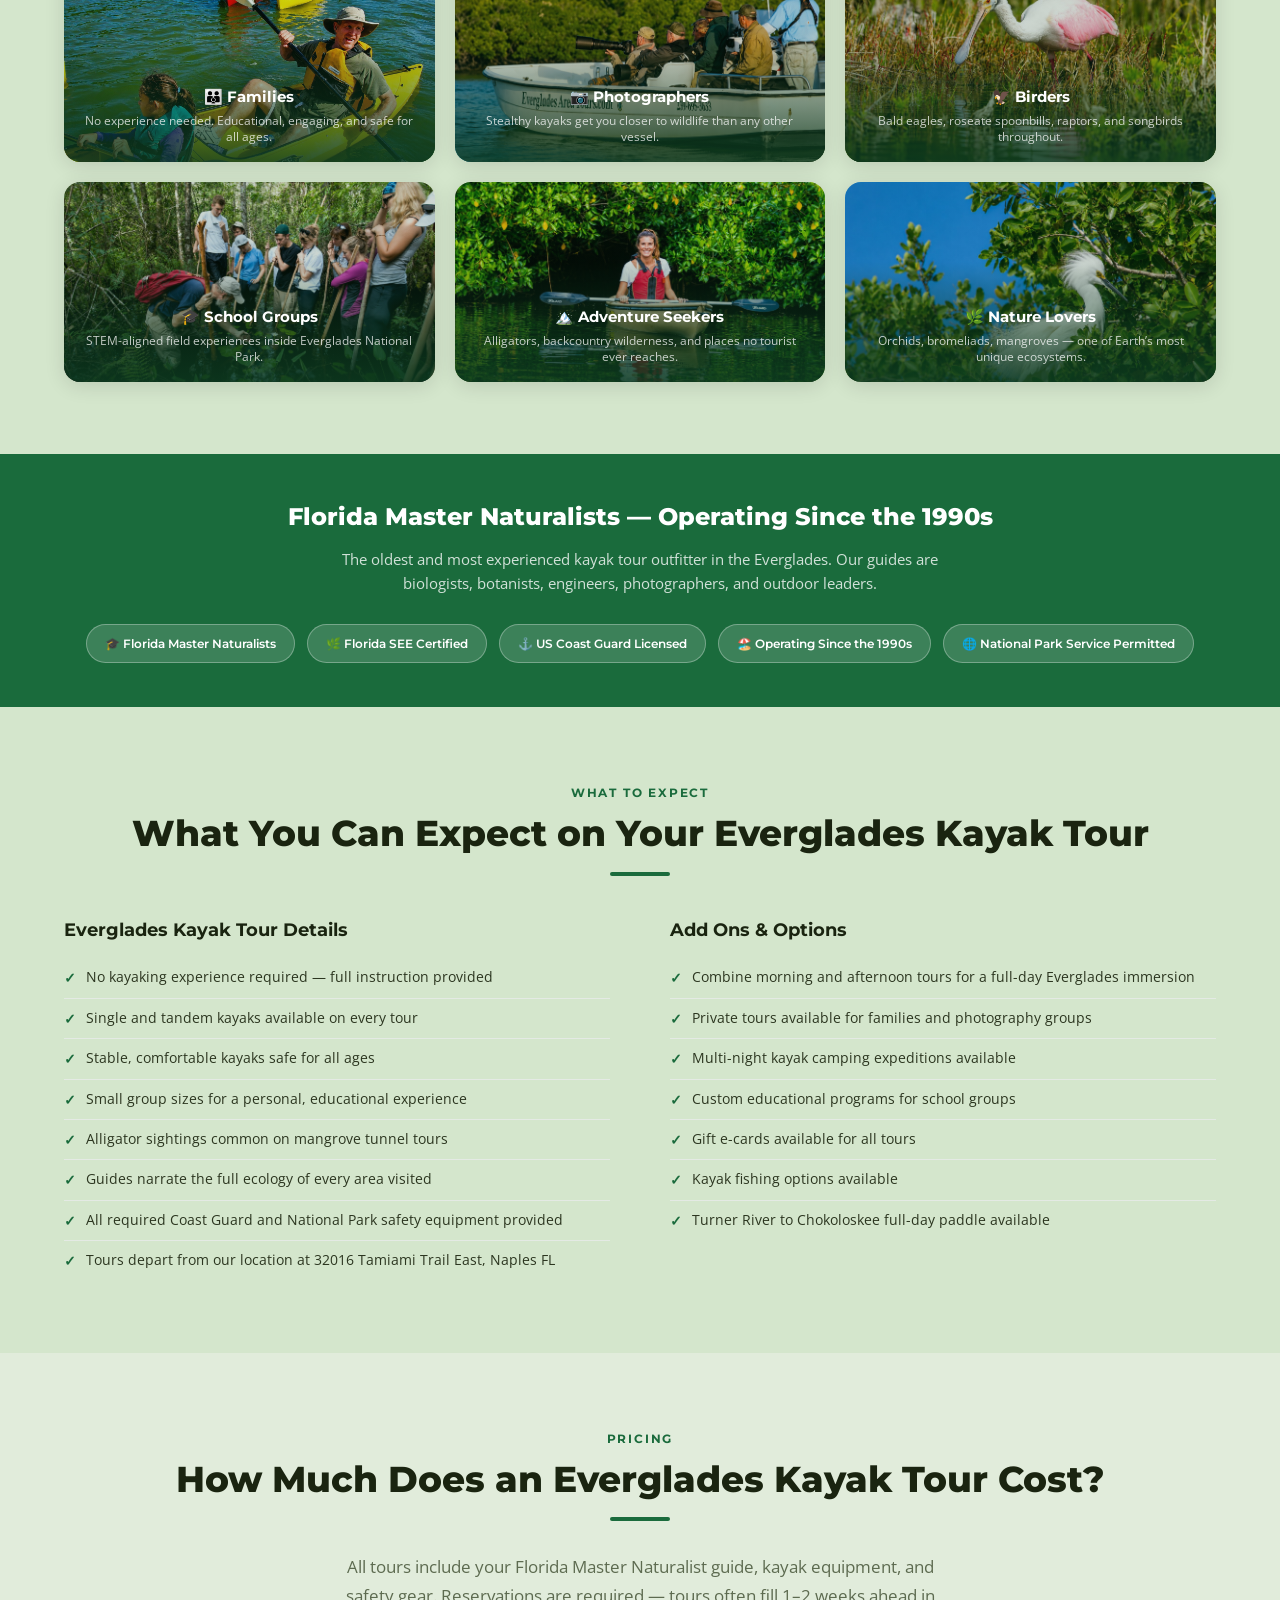
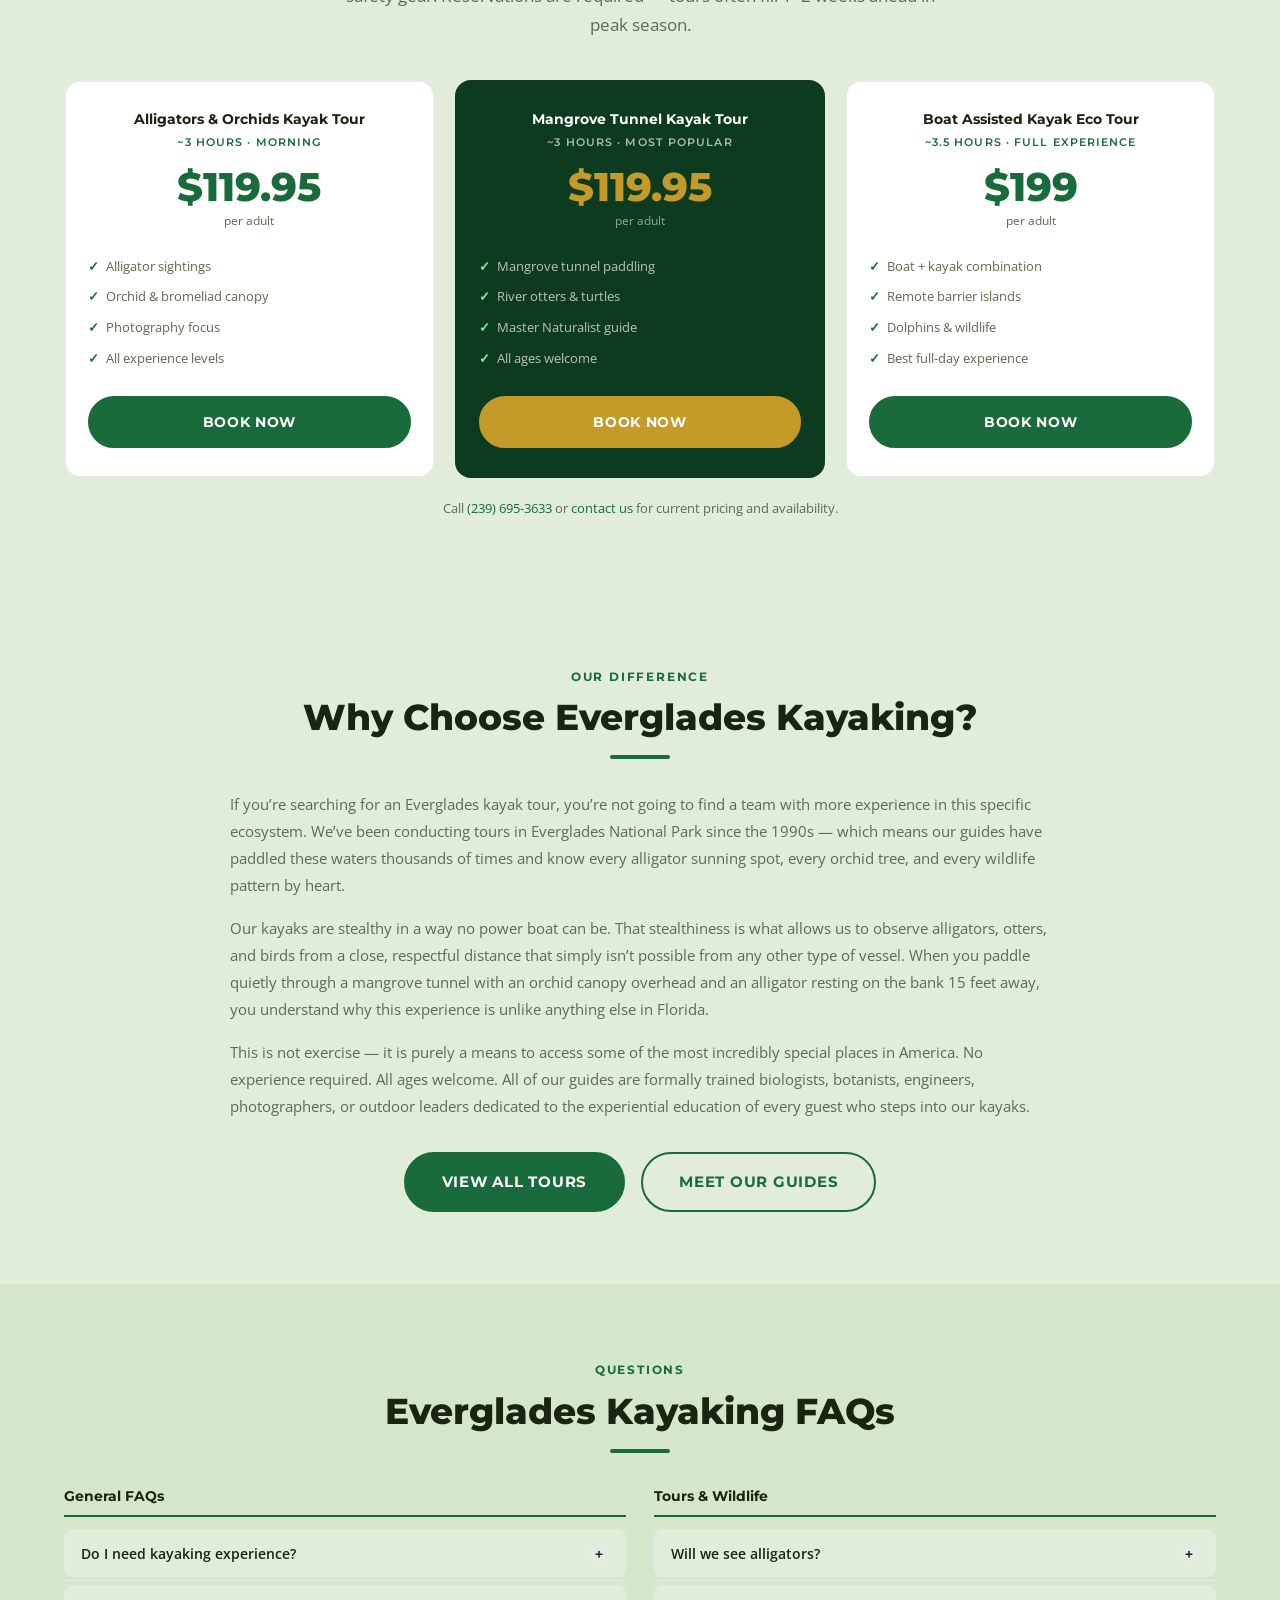
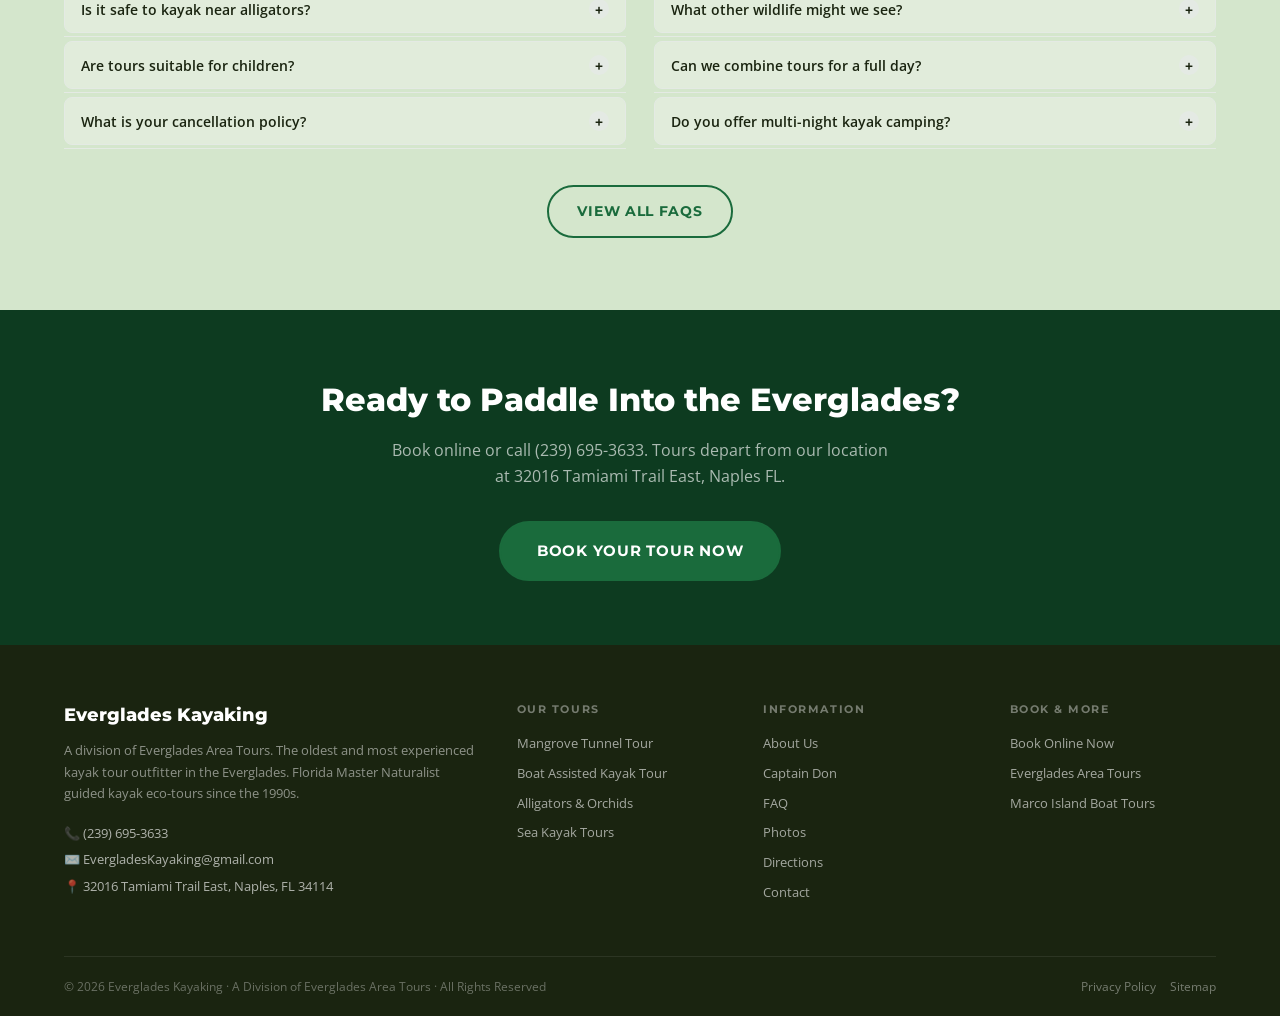
==== commit 8238d21e: "Pre-launch sweep: repair truncated index.html footer; copyright 2025 -> 2026" ====
--- a/index.html
+++ b/index.html
@@ -446,4 +446,4 @@
   </div>
 </div>
 
-<footer class="site-footer"><div class="container"><div class="footer-grid"><div><div class="footer-brand-name">Everglades Kayaking</div><div class="footer-tagline">A division of Everglades Area Tours. The oldest and most experienced kayak tour outfitter in the Everglades. Florida Master Naturalist guided kayak eco-tours since the 1990s.</div><a href="tel:2396953633" class="footer-contact-item">&#128222; (239) 695-3633</a><a href="mailto:EvergladesKayaking@gmail.com" class="footer-contact-item">&#9993;&#65039; EvergladesKayaking@gmail.com</a><a href="directions.htm" class="footer-contact-item">&#128205; 32016 Tamiami Trail East, Naples, FL 34114</a></div><div class="footer-col"><                                                                                                                                                                                                                                                     +<footer class="site-footer"><div class="container"><div class="footer-grid"><div><div class="footer-brand-name">Everglades Kayaking</div><div class="footer-tagline">A division of Everglades Area Tours. The oldest and most experienced kayak tour outfitter in the Everglades. Florida Master Naturalist guided kayak eco-tours since the 1990s.</div><a href="tel:2396953633" class="footer-contact-item">&#128222; (239) 695-3633</a><a href="mailto:EvergladesKayaking@gmail.com" class="footer-contact-item">&#9993;&#65039; EvergladesKayaking@gmail.com</a><a href="directions.htm" class="footer-contact-item">&#128205; 32016 Tamiami Trail East, Naples, FL 34114</a></div><div class="footer-col"><h4>Our Tours</h4><a href="mangrove-tunnel-kayak-tours.htm">Mangrove Tunnel Tour</a><a href="boat-assisted-kayak-tours.htm">Boat Assisted Kayak Tour</a><a href="everglades-alligators-orchids.htm">Alligators &amp; Orchids</a><a href="sea-kayak.htm">Sea Kayak Tours</a></div><div class="footer-col"><h4>Information</h4><a href="about-us.htm">About Us</a><a href="mccumber.htm">Captain Don</a><a href="faq.htm">FAQ</a><a href="photos.html">Photos</a><a href="directions.htm">Directions</a><a href="contact.html">Contact</a></div><div class="footer-col"><h4>Book &amp; More</h4><a href="https://fareharbor.com/embeds/book/everglades-boattours/?full-items=yes&flow=336425">Book Online Now</a><a href="https://www.evergladesareatours.com">Everglades Area Tours</a><a href="https://www.marcoisland-boattours.com">Marco Island Boat Tours</a></div></div><div class="footer-bottom"><div>&copy; 2026 Everglades Kayaking &middot; A Division of Everglades Area Tours &middot; All Rights Reserved</div><div><a href="privacy.html">Privacy Policy</a><a href="sitemap.xml">Sitemap</a></div></div></div></footer><script src="js/main.js"></script></body></html>
--- a/css/main.css
+++ b/css/main.css
@@ -131,9 +131,9 @@
 .badge-score { font-family: var(--font-head); font-size: 36px; font-weight: 800; color: var(--dark); line-height: 1; }
 .badge-count { font-size: 14px; color: var(--text-light); margin-top: 4px; }
 .badge-source { font-size: 12px; color: var(--mid-gray); margin-top: 4px; font-weight: 600; }
-.review-cards-scroll { display: flex; gap: 16px; overflow-x: auto; flex: 1; padding-bottom: 4px; scrollbar-width: none; }
+.review-cards-scroll { display: flex; gap: 16px; flex: 1; padding-bottom: 0; scrollbar-width: none; }
 .review-cards-scroll::-webkit-scrollbar { display: none; }
-.review-card-item { background: var(--offwhite); border: 1px solid var(--light-gray); border-radius: var(--radius); padding: 22px 26px; min-width: 320px; flex-shrink: 0; }
+.review-card-item { background: var(--offwhite); border: 1px solid var(--light-gray); border-radius: var(--radius); padding: 22px 26px; flex: 1 1 0; min-width: 0; }
 .rc-name { font-size: 15px; font-weight: 700; color: var(--dark); margin-bottom: 6px; }
 .rc-stars { color: #F1C40F; font-size: 17px; letter-spacing: 1px; margin-bottom: 10px; }
 .rc-text { font-size: 15px; color: var(--text); line-height: 1.65; font-style: italic; }
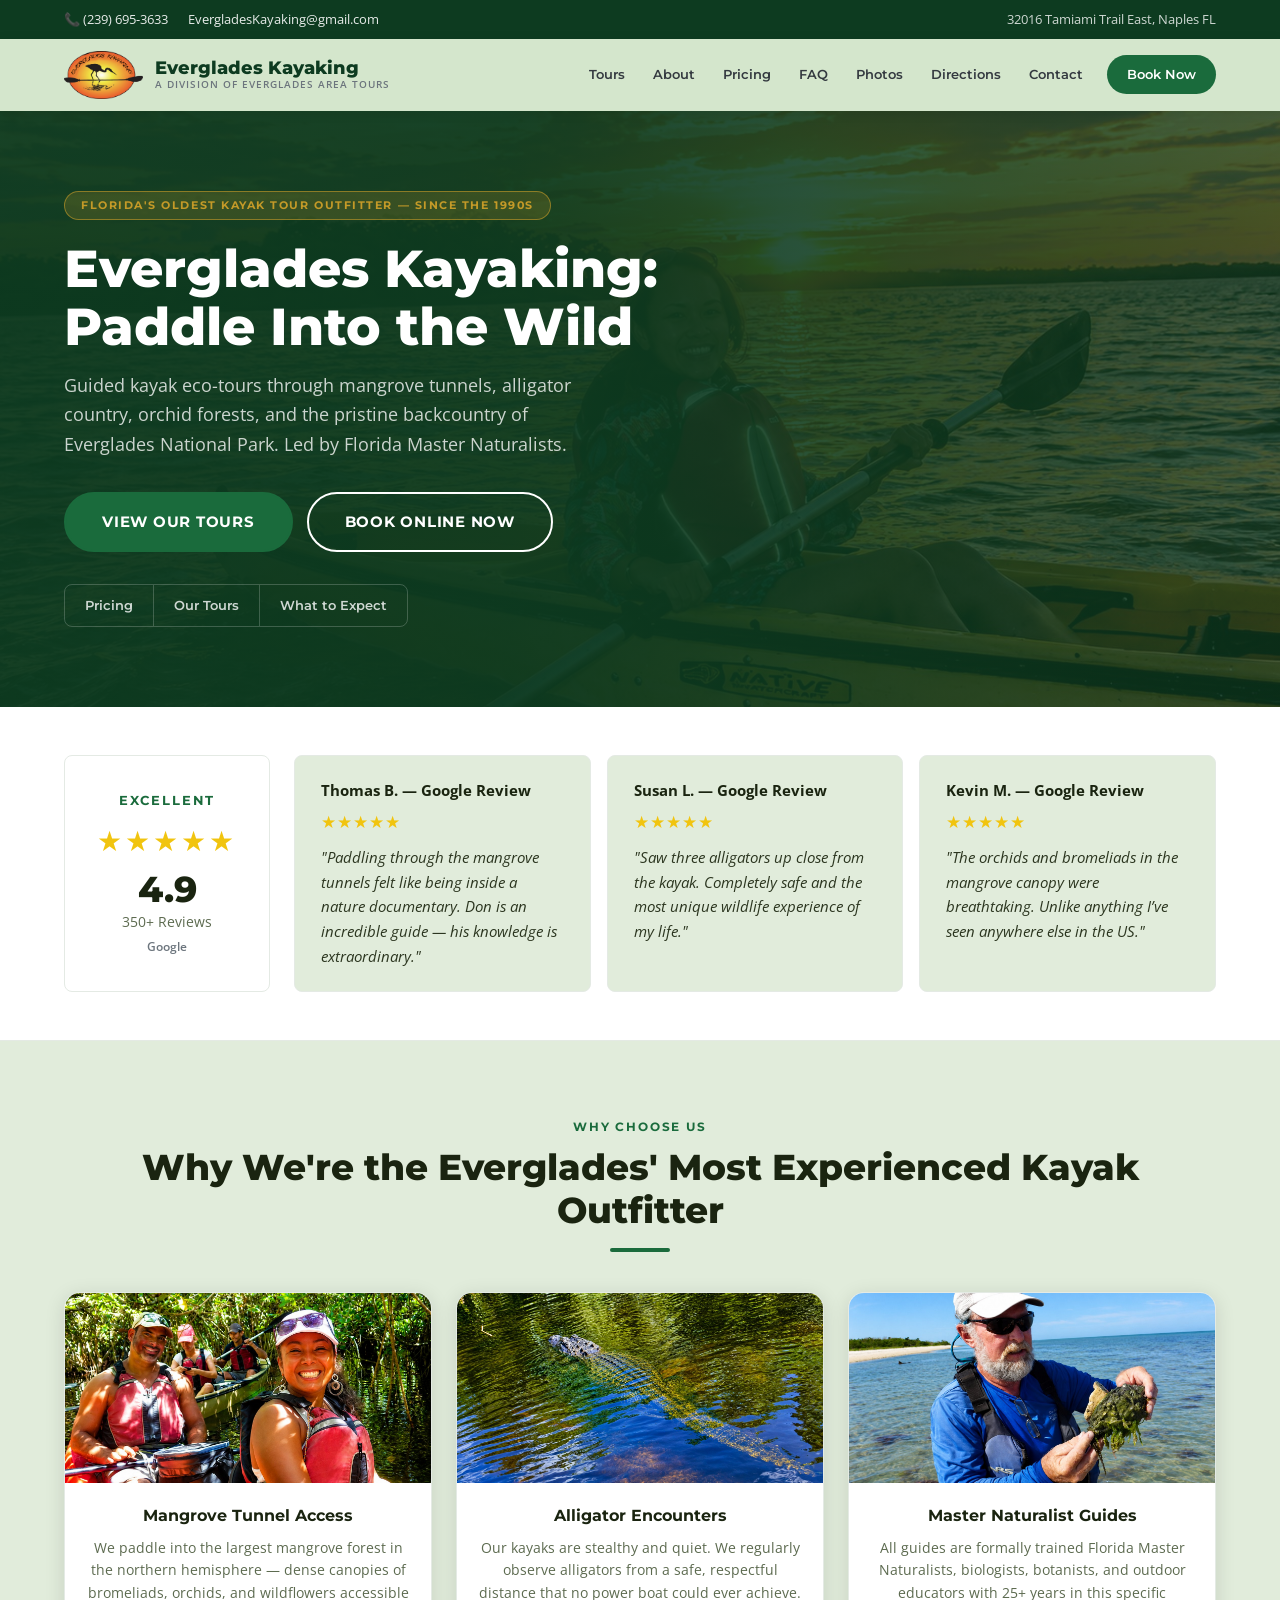
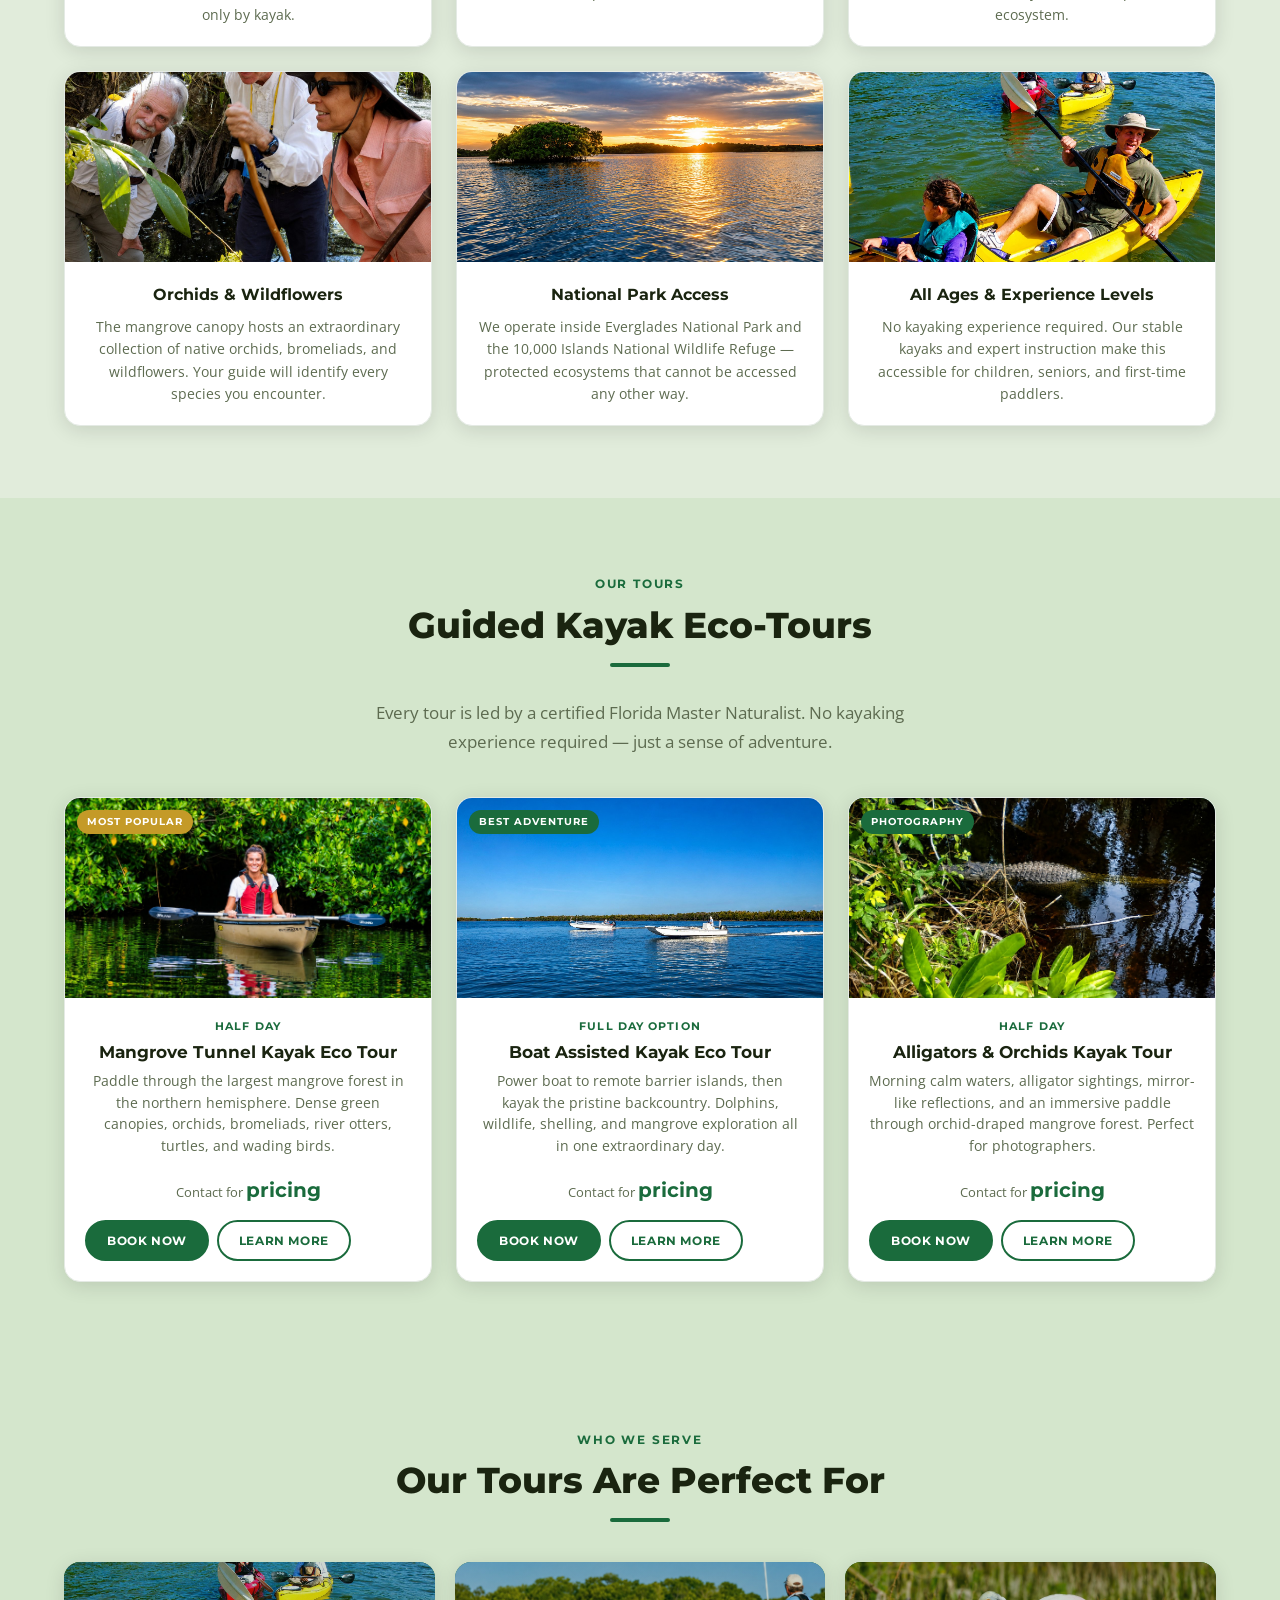
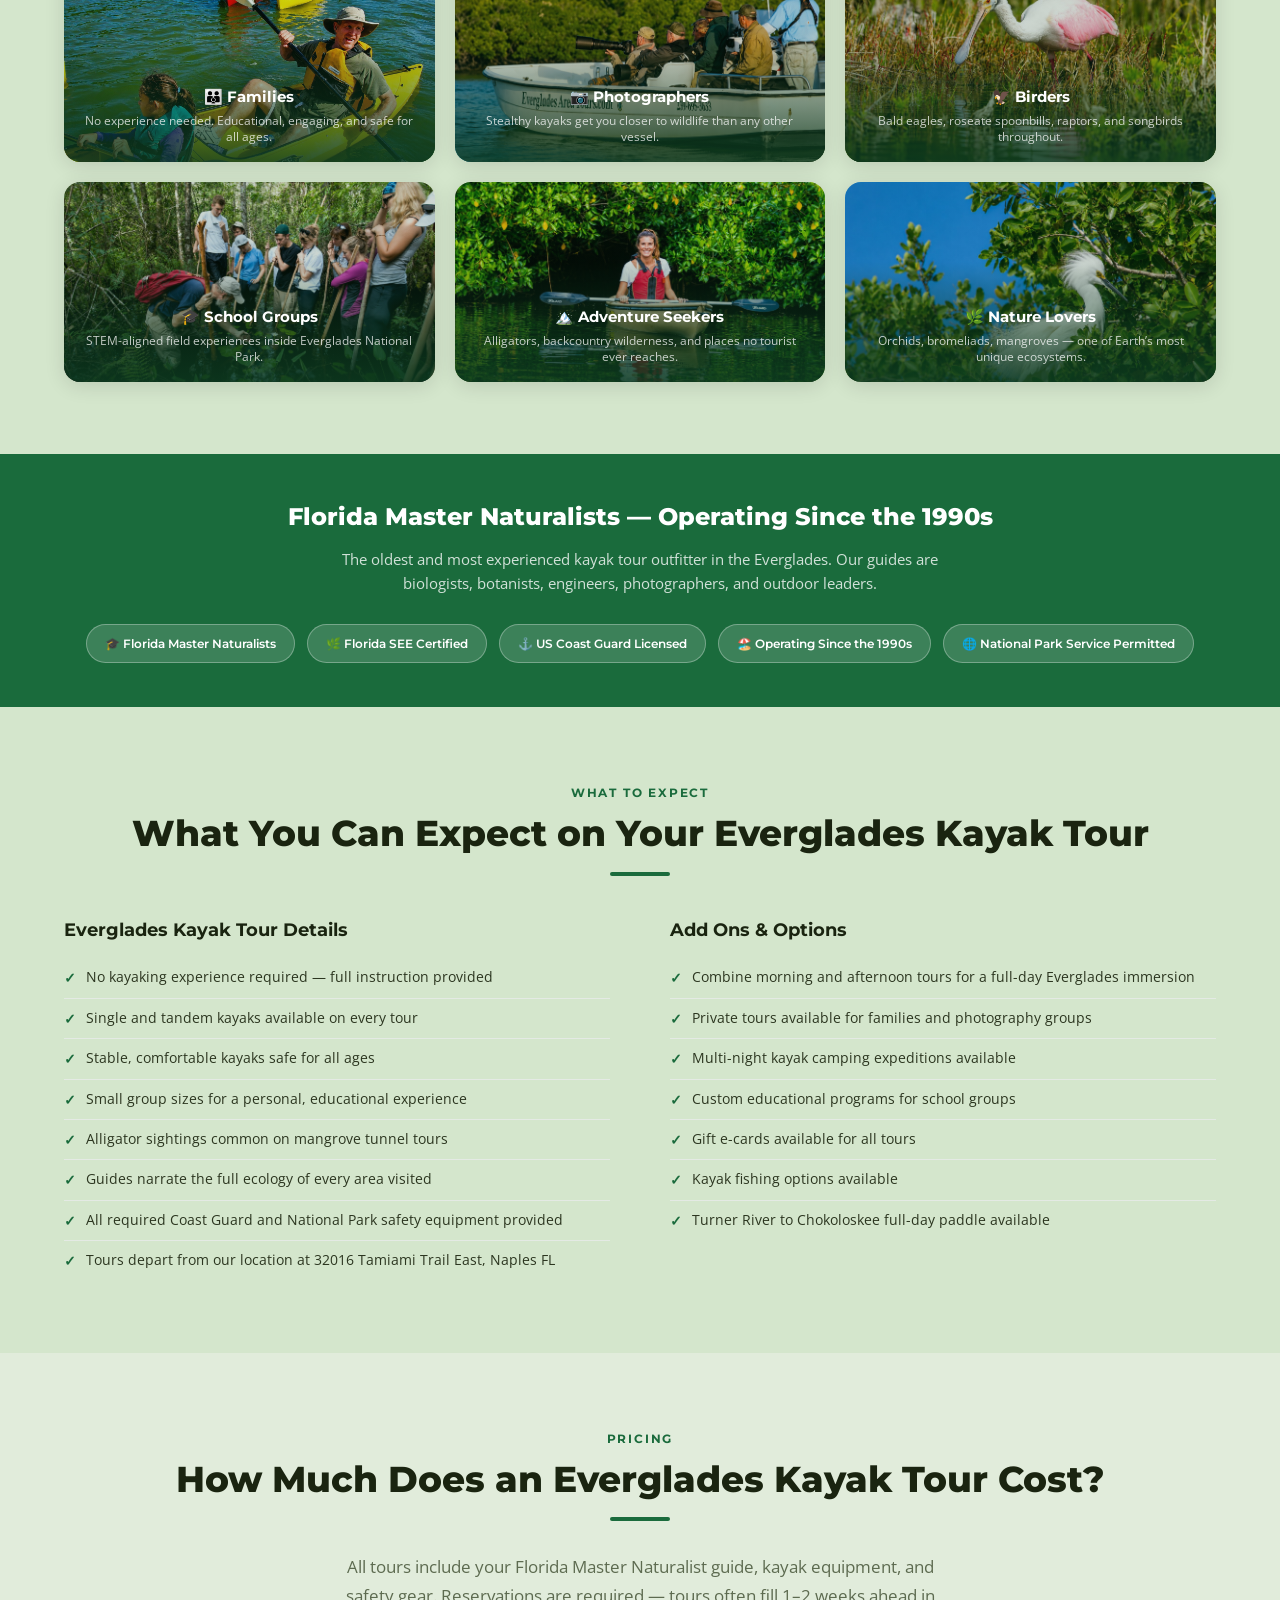
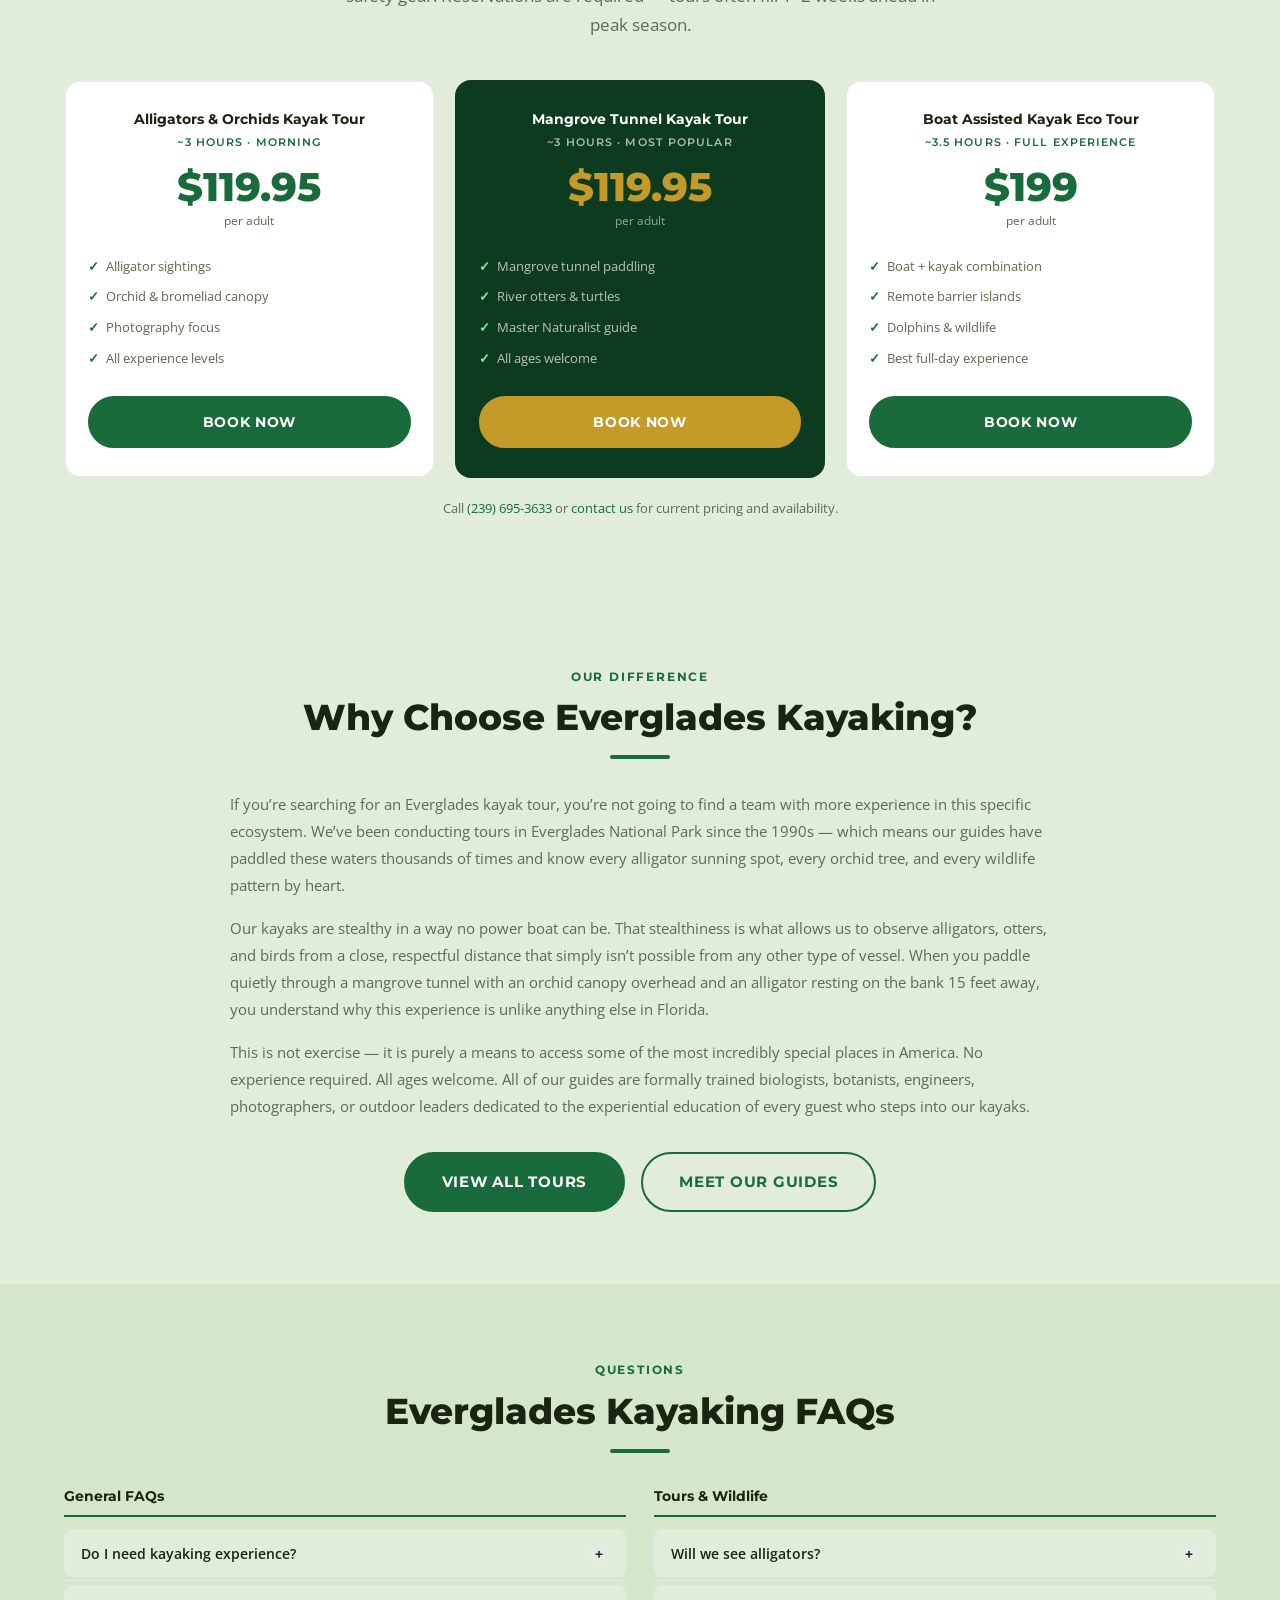
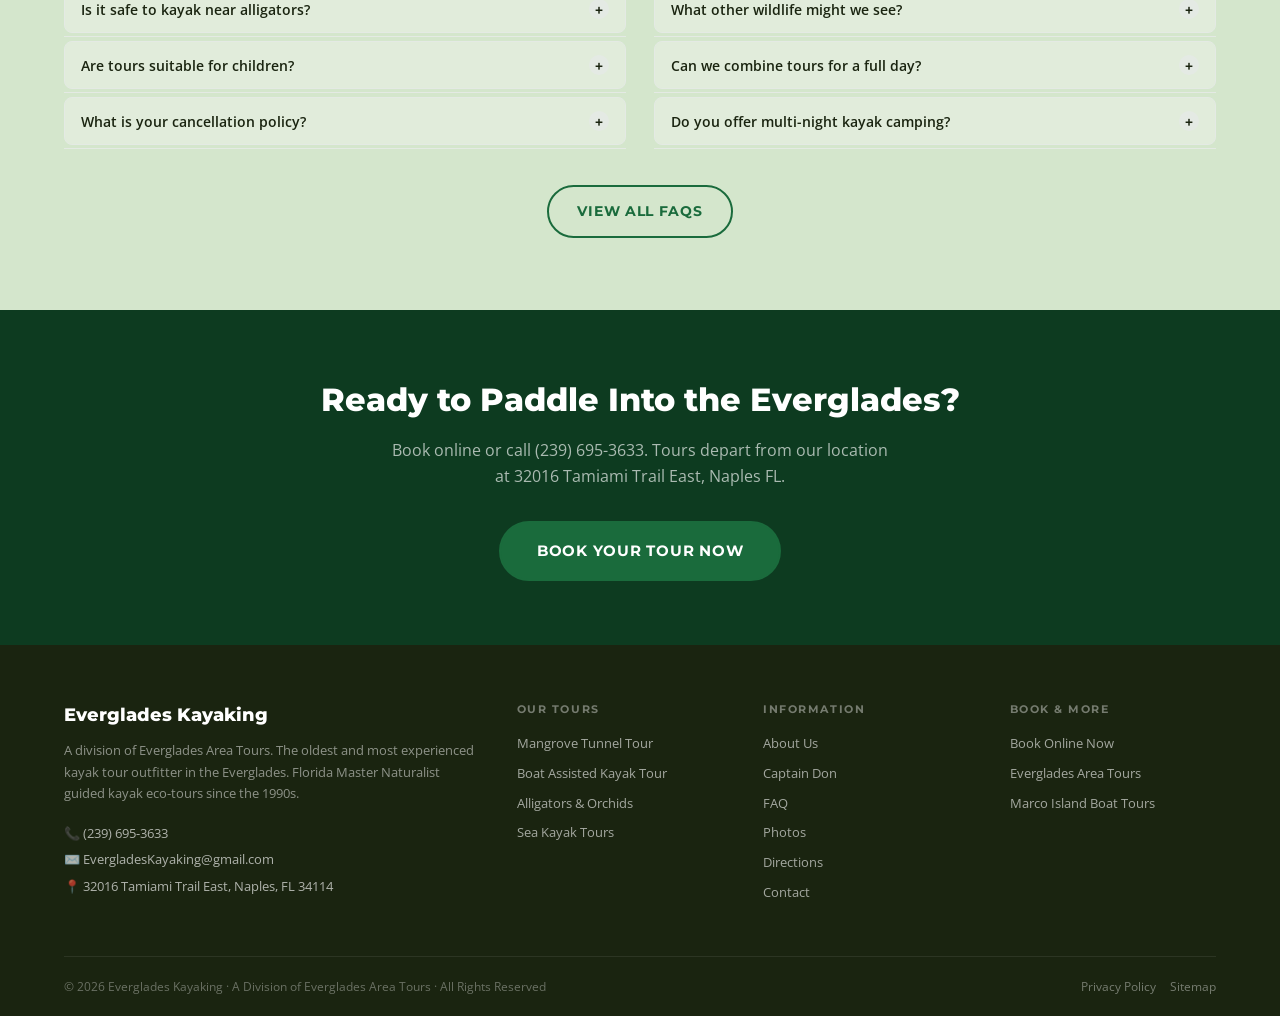
==== commit 97a3a35a: "Replace generic favicon with branded EK logo" ====
--- a/index.html
+++ b/index.html
@@ -2,7 +2,7 @@
 <html lang="en">
 <head>
 <meta charset="UTF-8"><meta name="viewport" content="width=device-width, initial-scale=1.0">
-<meta name="description" content="Everglades Kayaking — Florida's oldest and most experienced kayak tour outfitter. Mangrove tunnel tours, alligator tours, boat assisted kayak eco-tours. 32016 Tamiami Trail East, Naples FL.">
+<meta name="description" content="Florida's oldest kayak tour outfitter. Mangrove tunnel, alligator & boat-assisted kayak eco-tours in Everglades National Park. Master Naturalist guides.">
 <meta name="keywords" content="everglades kayaking, kayak tours everglades, mangrove tunnel kayak, everglades eco tours, chokoloskee kayak tours, everglades city kayaking">
 <meta name="author" content="Everglades Kayaking">
 <meta name="theme-color" content="#0D3B20">
@@ -106,7 +106,13 @@
     "bestRating": "5",
     "worstRating": "1",
     "reviewCount": "350"
-  }
+  },
+  "sameAs": [
+    "https://www.marcoisland-boattours.com",
+    "https://www.evergladesareatours.com",
+    "https://www.everglades-boattours.com",
+    "https://www.facebook.com/evergladesareatours"
+  ]
 }
 </script>
 
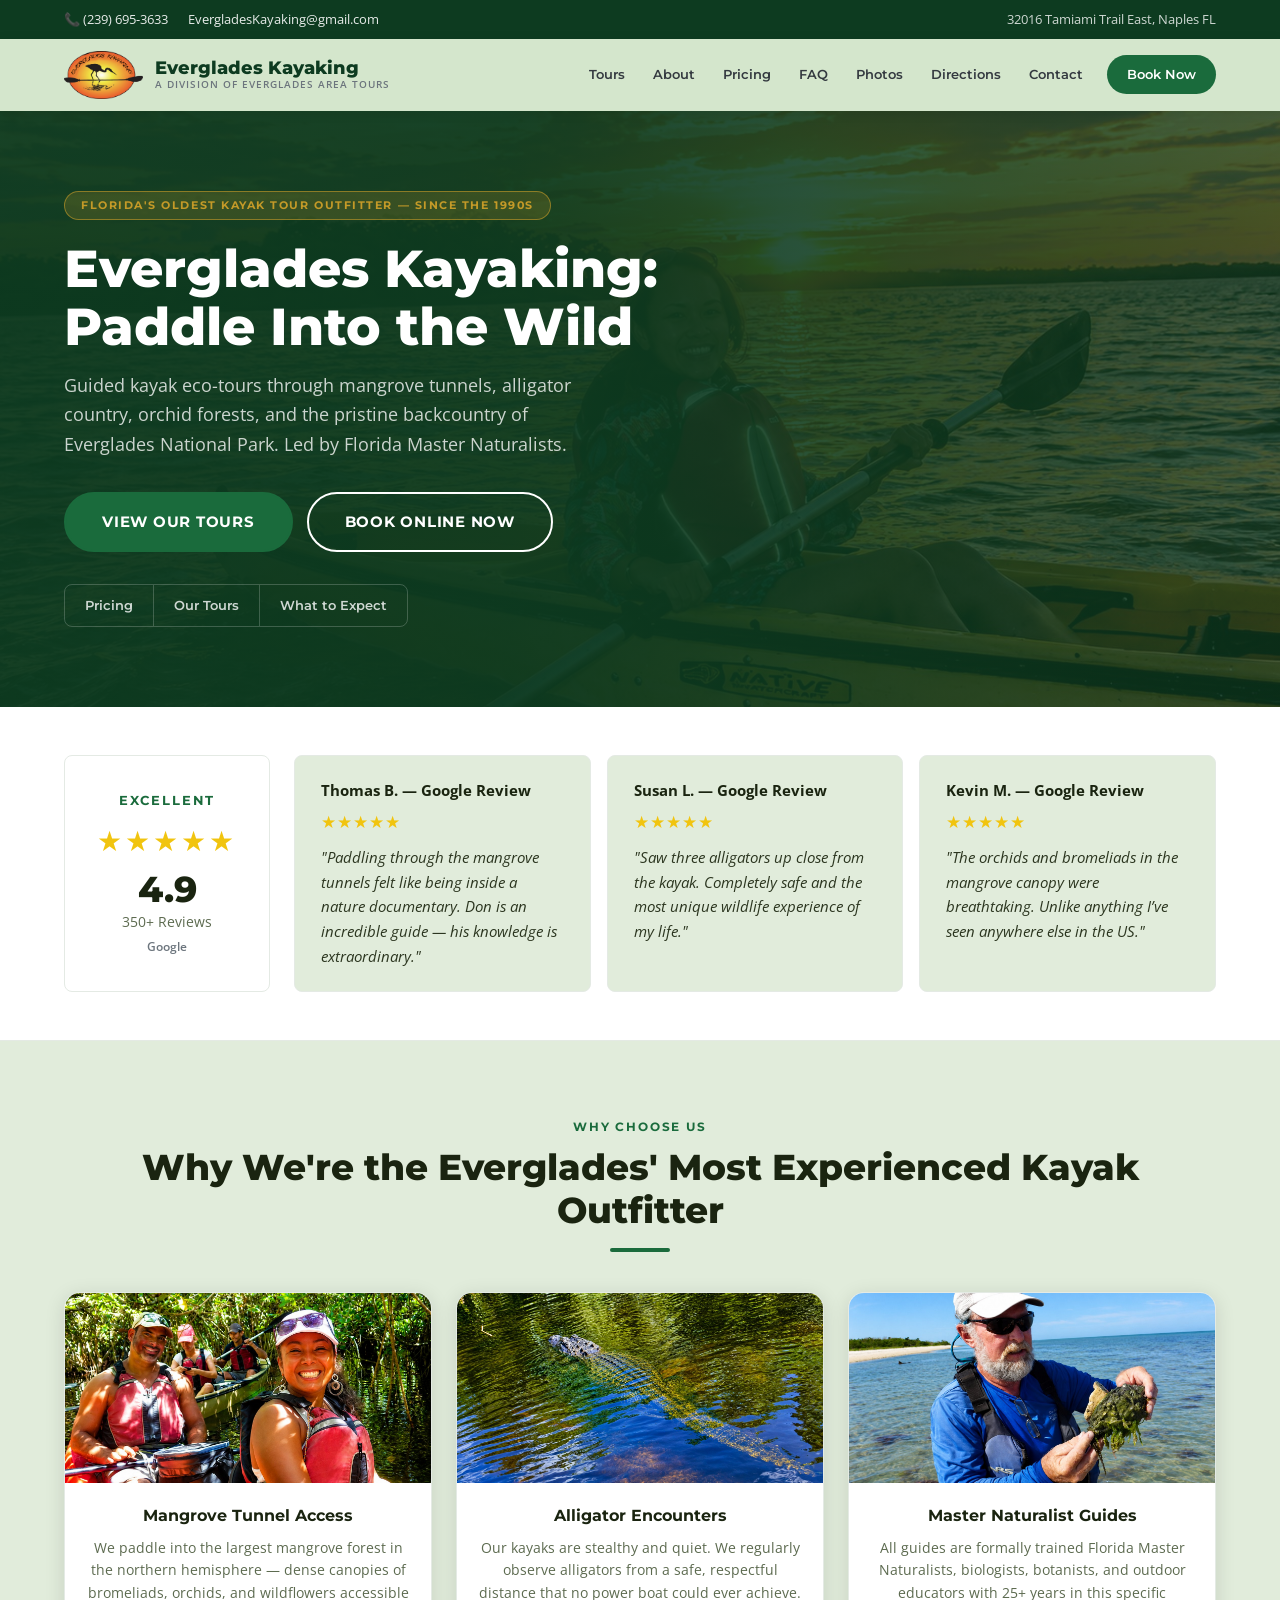
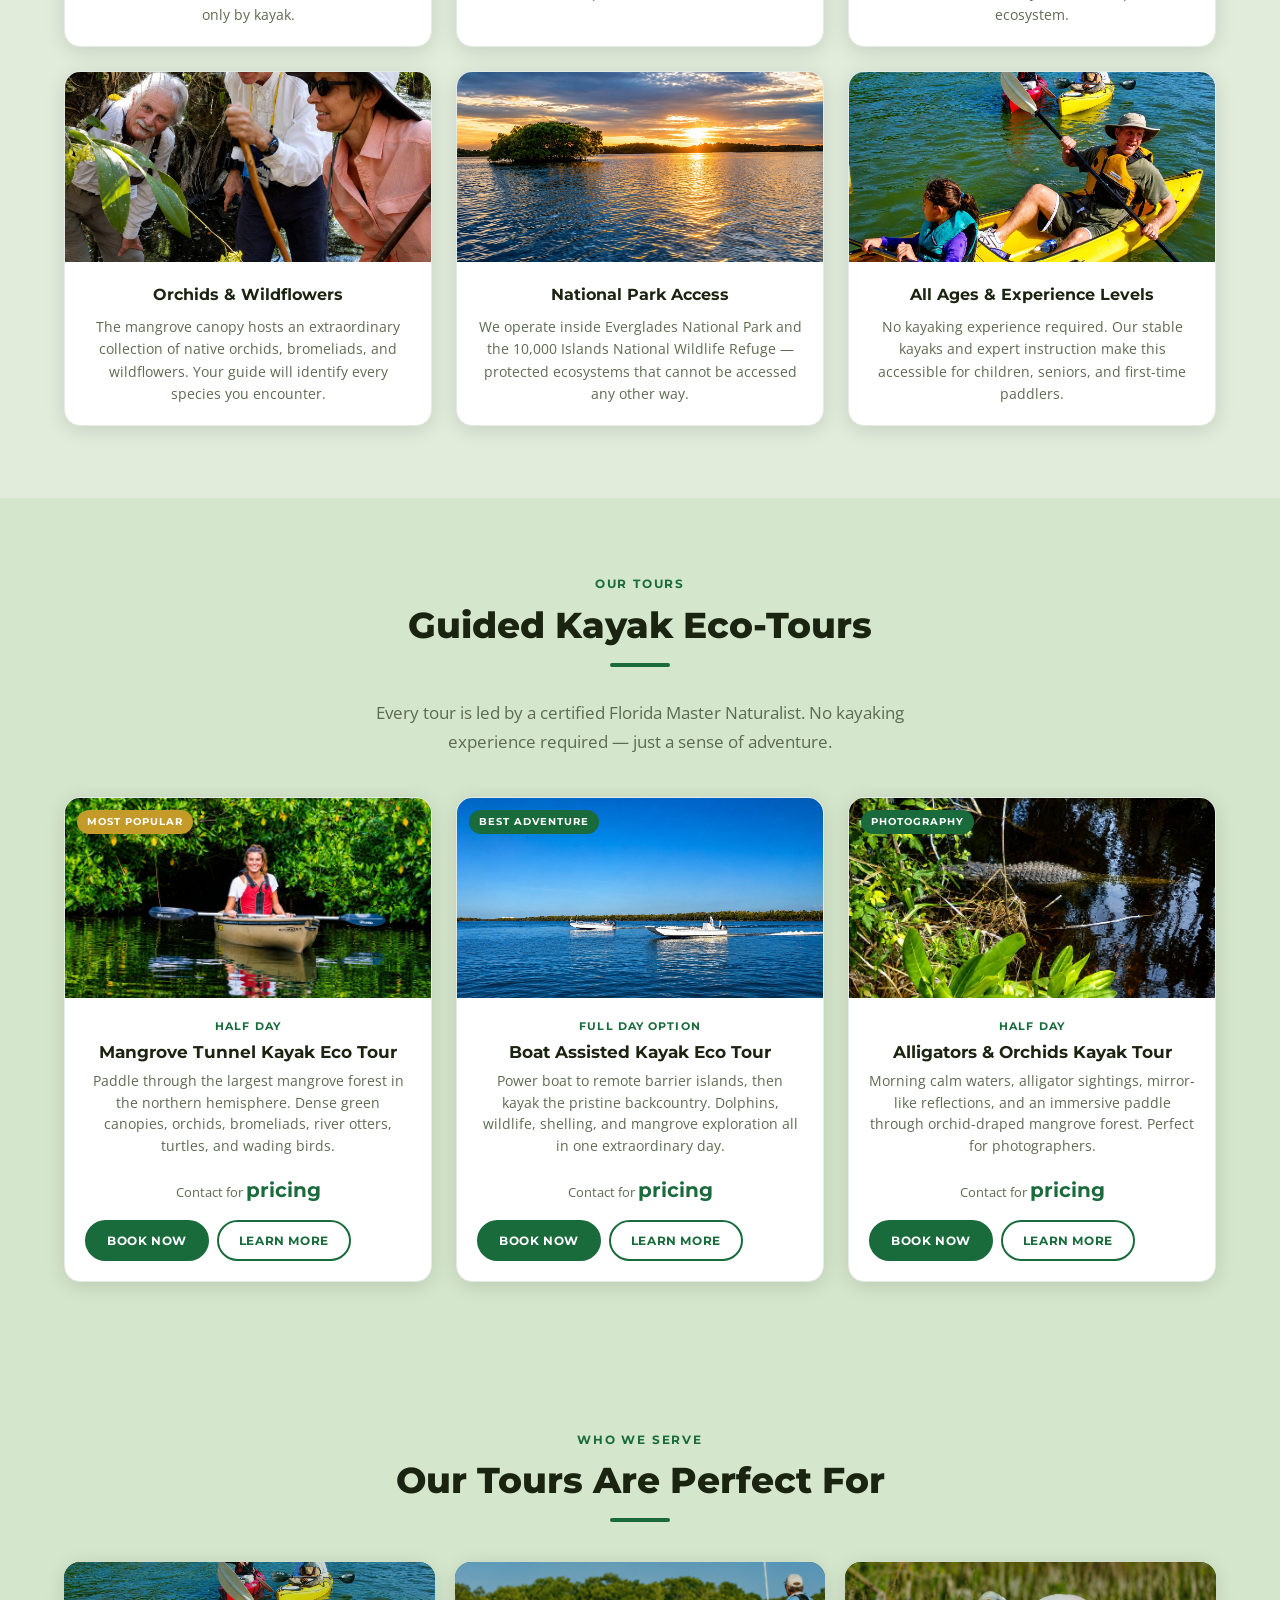
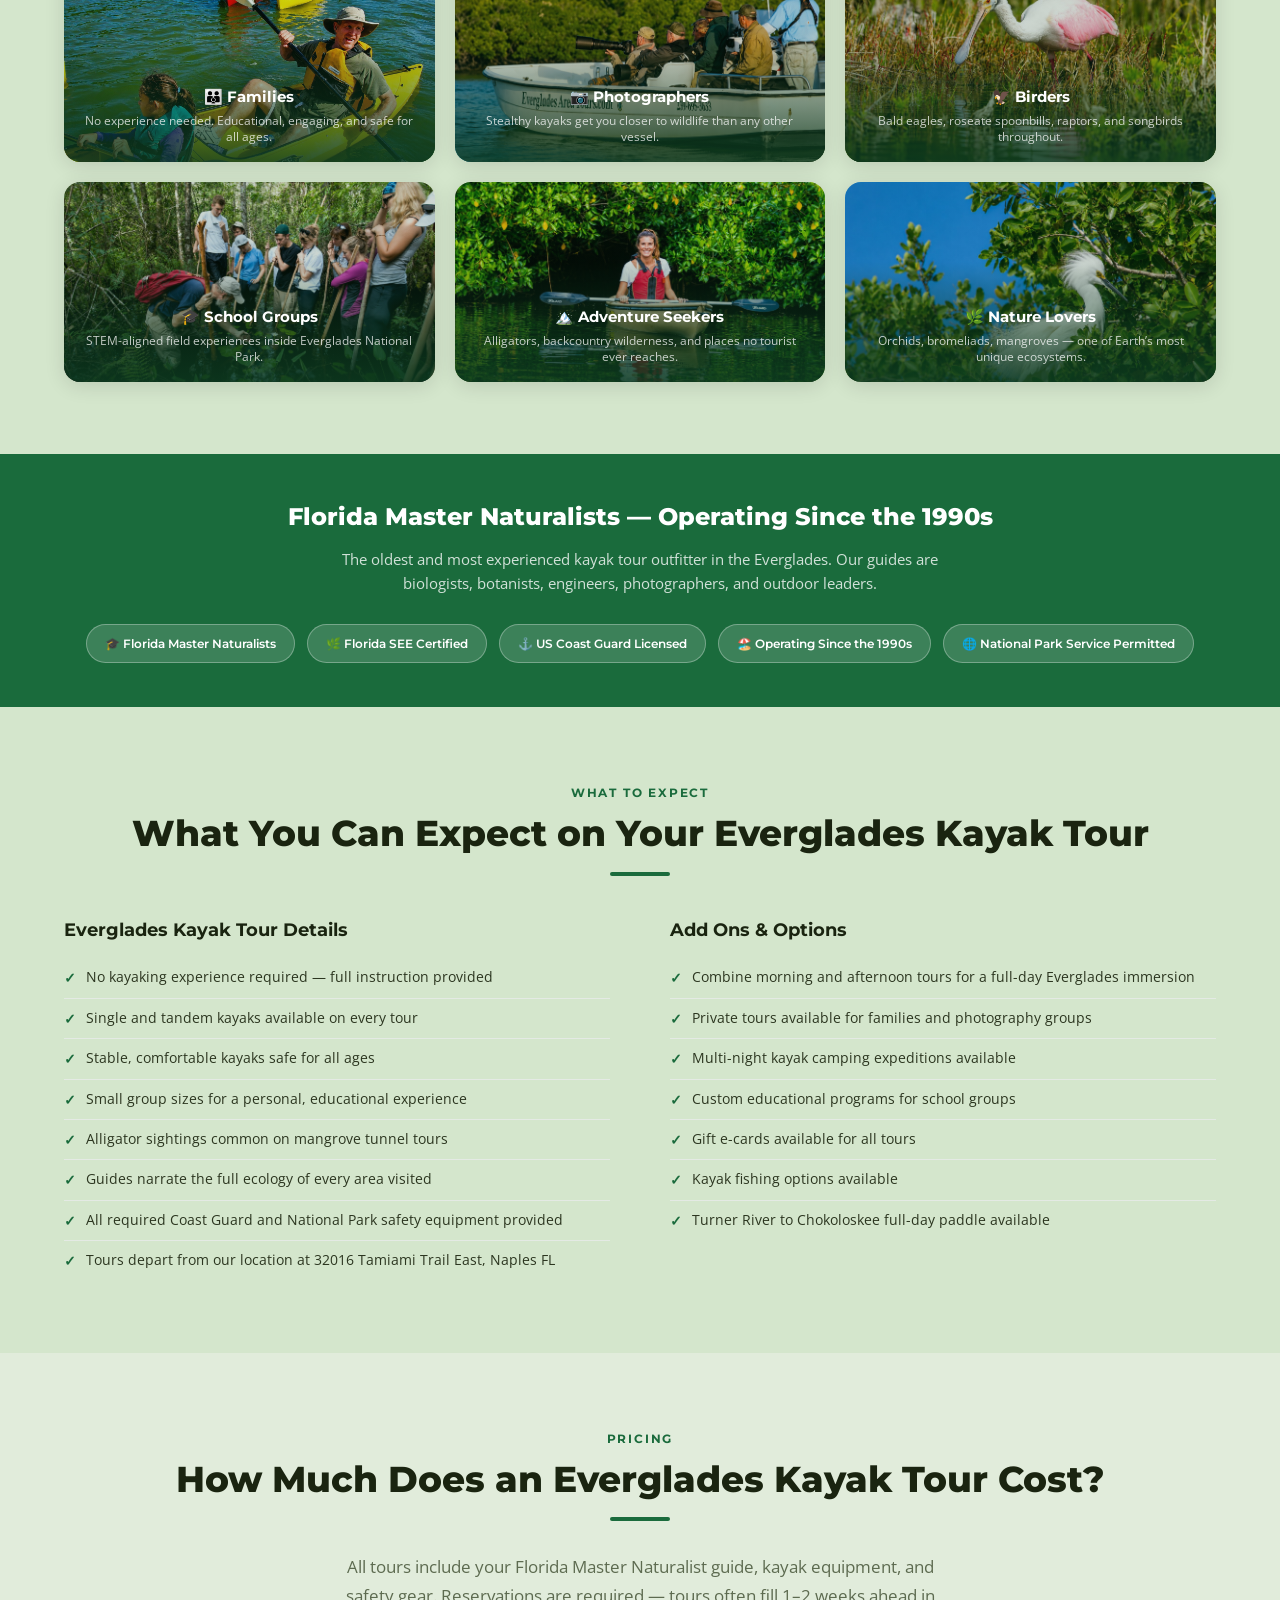
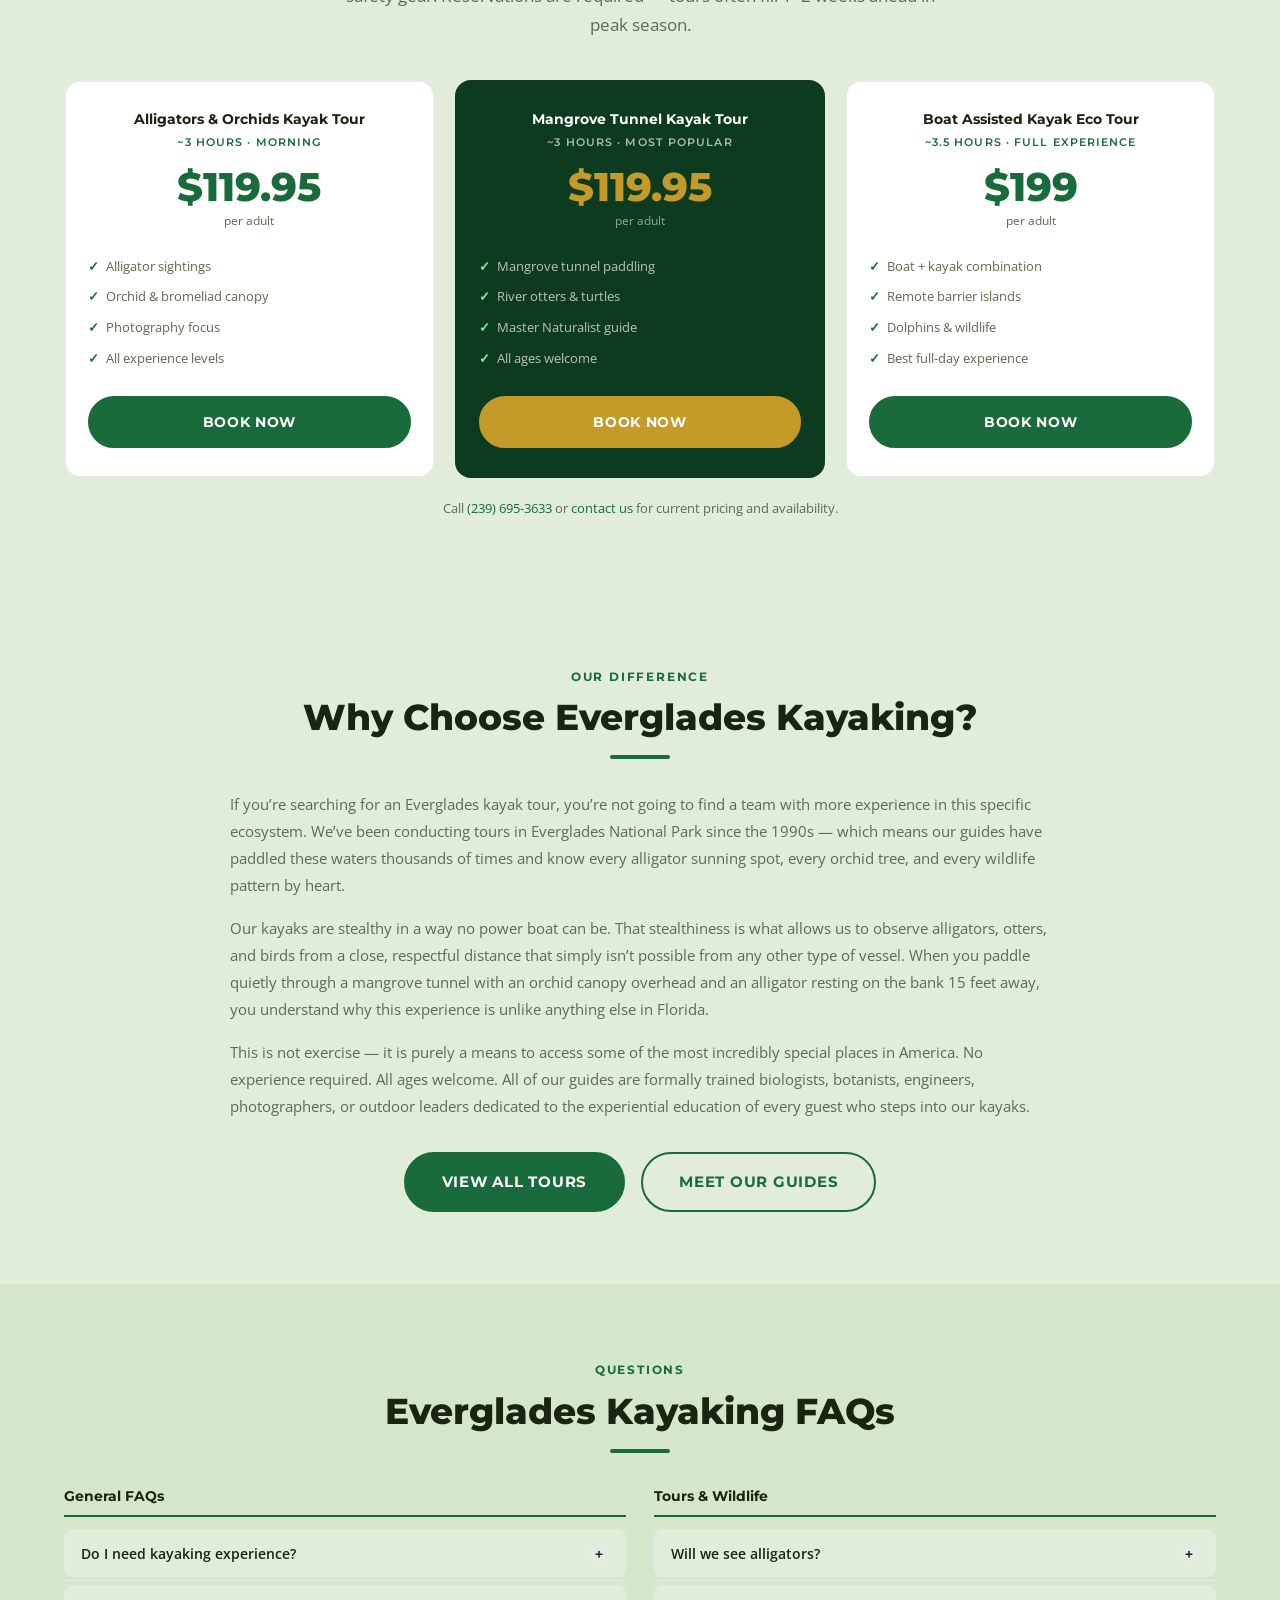
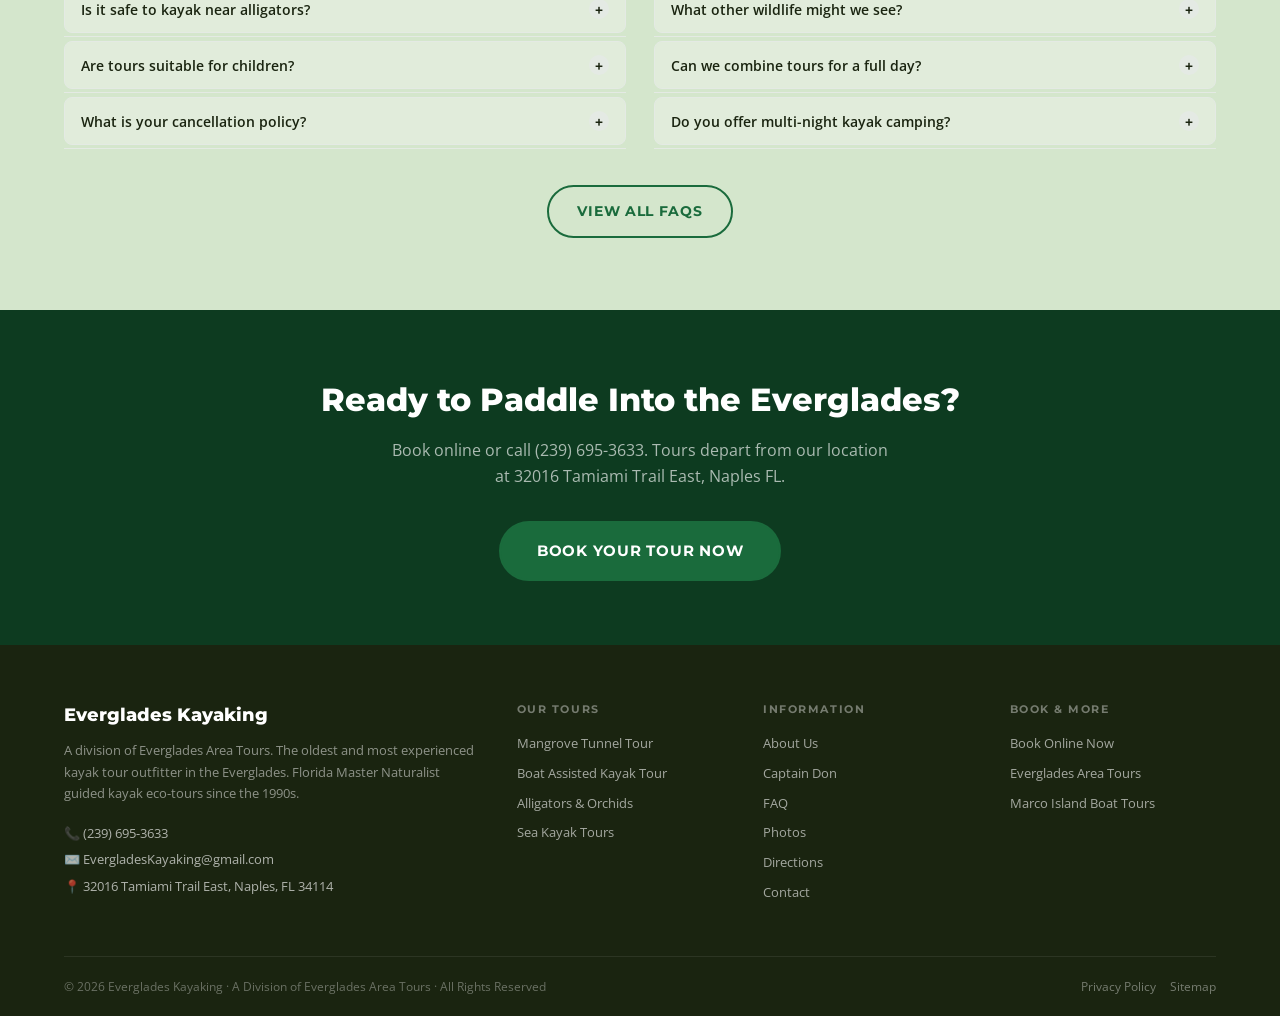
==== commit 36cf264f: "Fix Schema.org reviewCount to actual GBP data (4.9 x 239)" ====
--- a/index.html
+++ b/index.html
@@ -105,7 +105,7 @@
     "ratingValue": "4.9",
     "bestRating": "5",
     "worstRating": "1",
-    "reviewCount": "350"
+    "reviewCount": "239"
   },
   "sameAs": [
     "https://www.marcoisland-boattours.com",
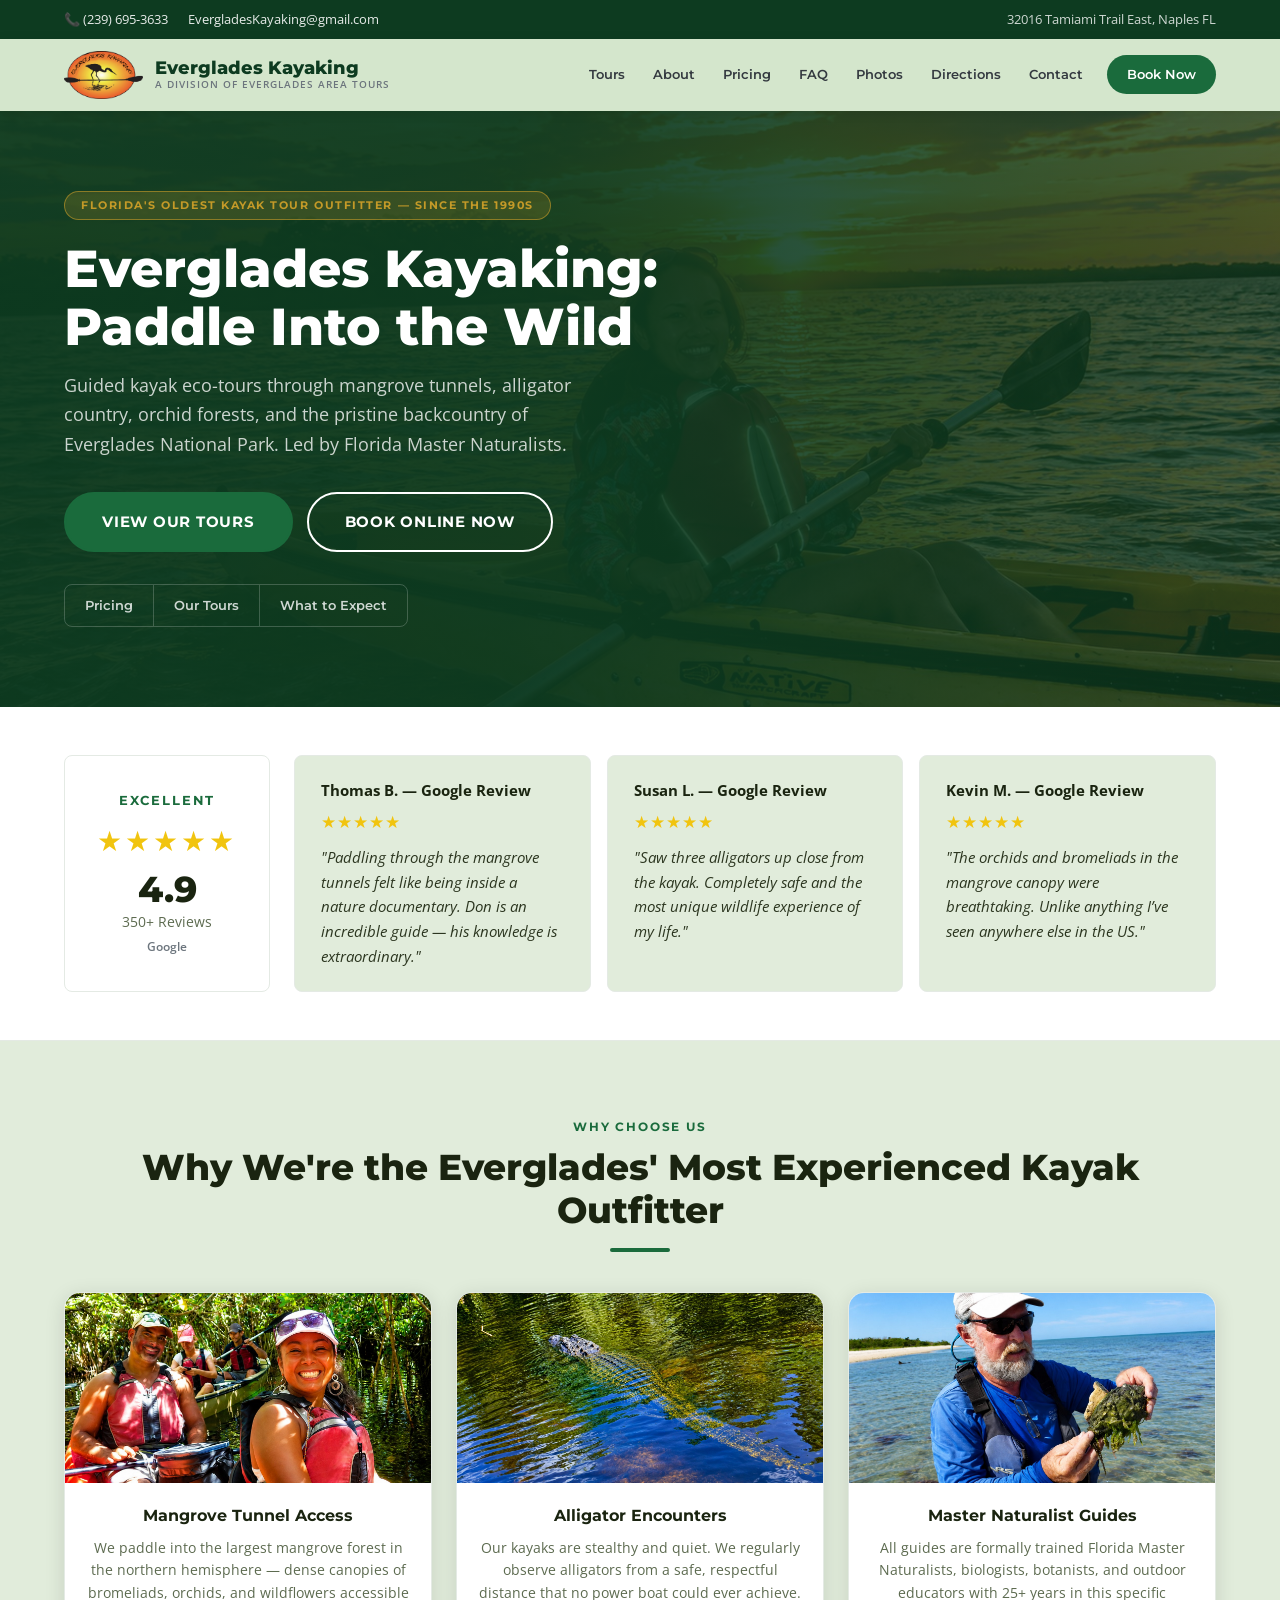
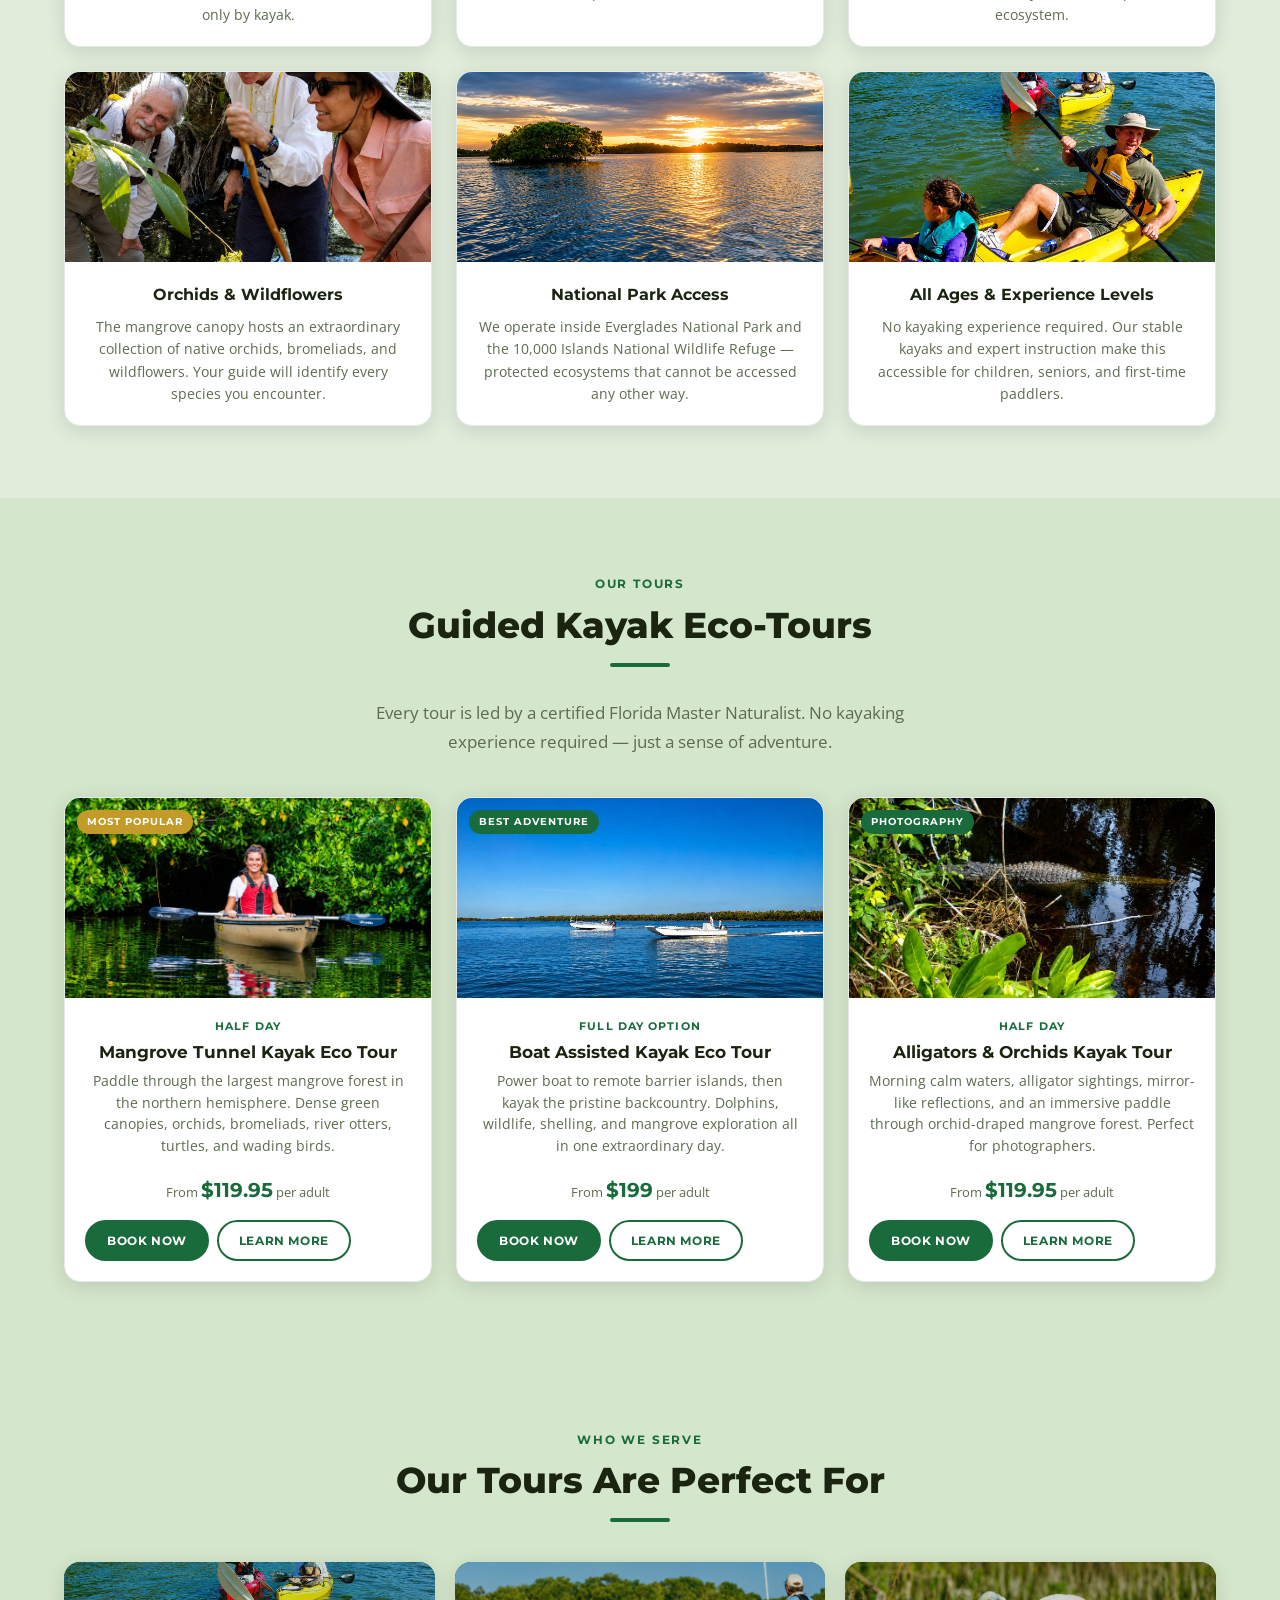
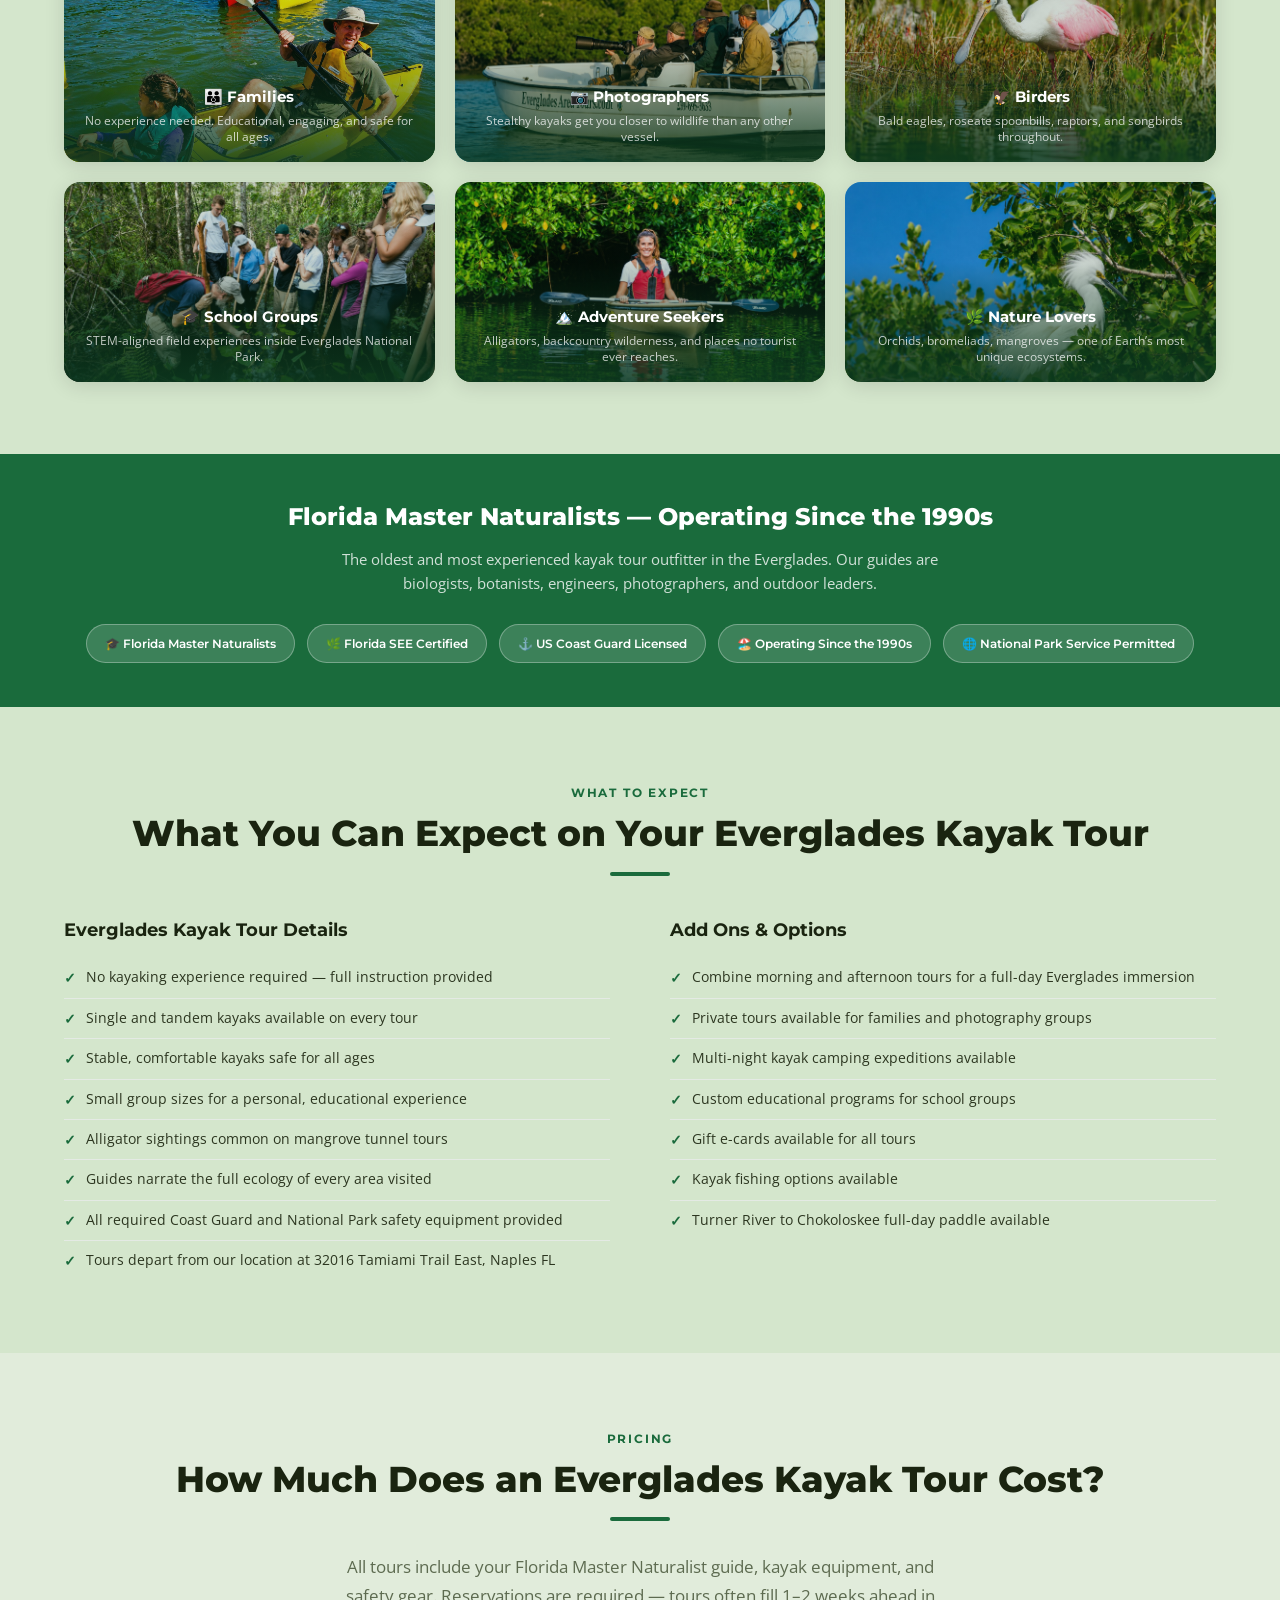
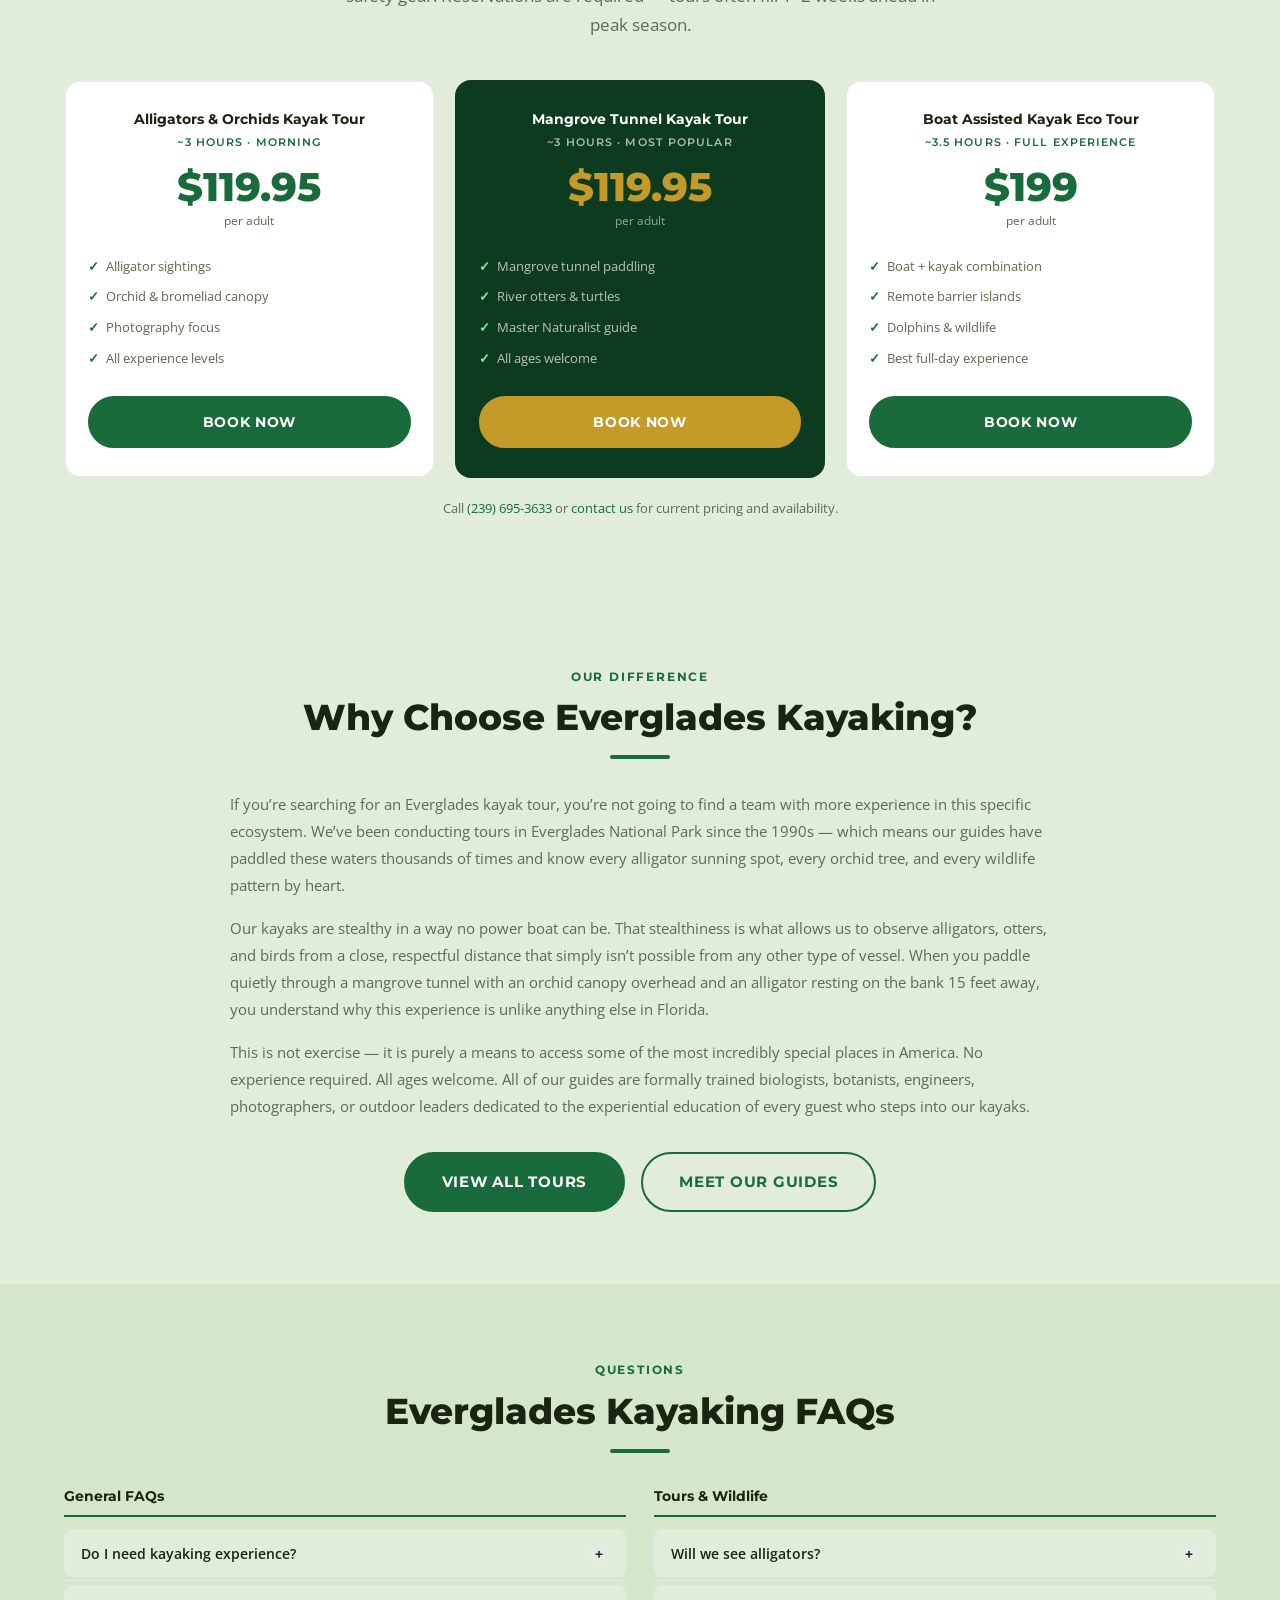
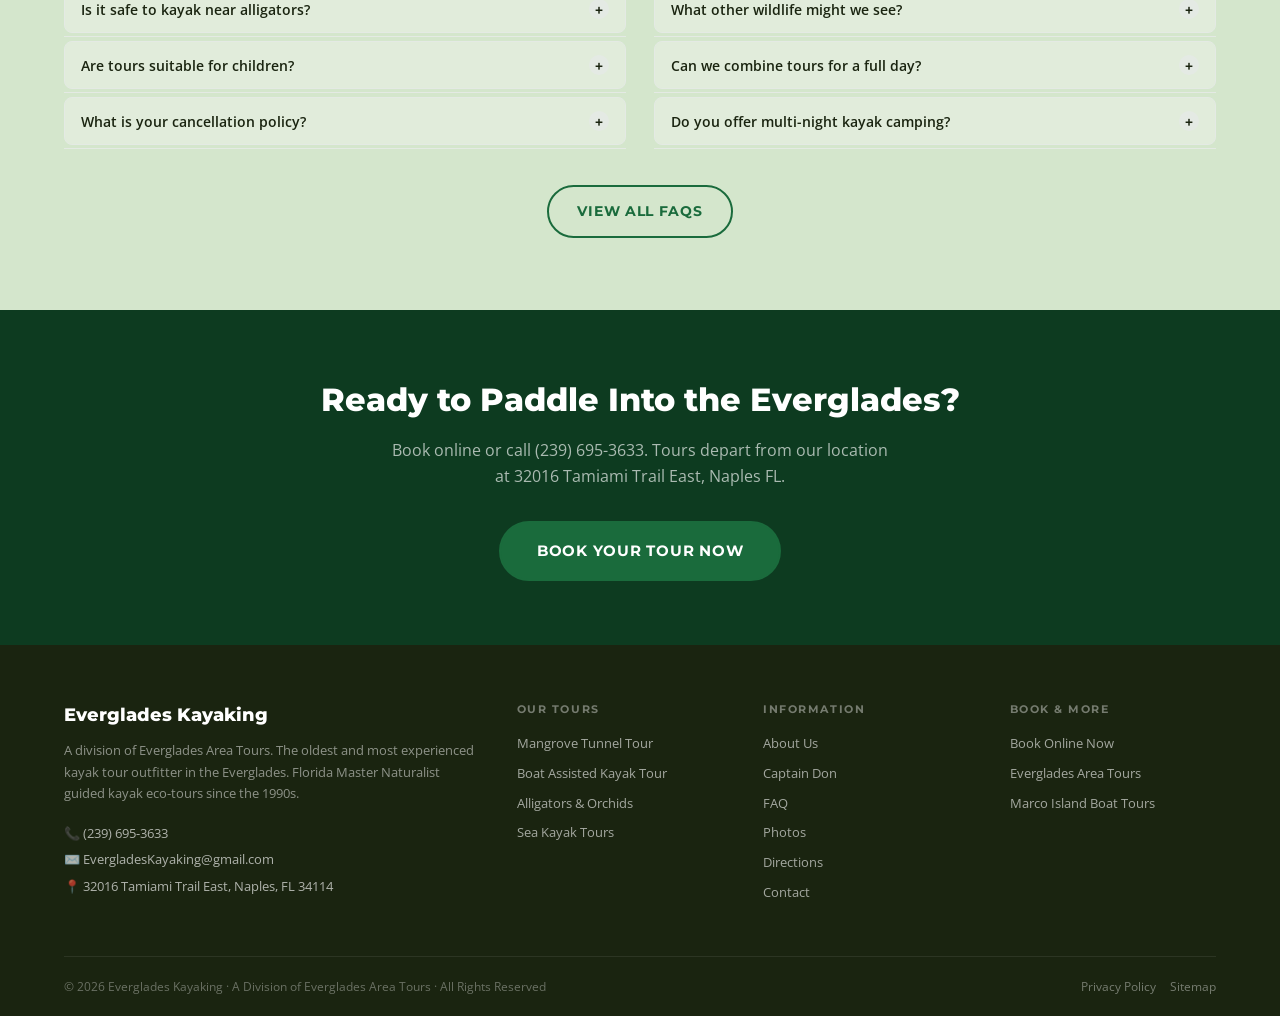
==== commit 6d3728bc: "Add pricing to kayak eco-tour cards" ====
--- a/index.html
+++ b/index.html
@@ -243,7 +243,7 @@
           <div class="tour-duration">Half Day</div>
           <h3>Mangrove Tunnel Kayak Eco Tour</h3>
           <p>Paddle through the largest mangrove forest in the northern hemisphere. Dense green canopies, orchids, bromeliads, river otters, turtles, and wading birds.</p>
-          <div class="tour-price">Contact for <strong>pricing</strong></div>
+          <div class="tour-price">From <strong>$119.95</strong> per adult</div>
           <div class="tour-card-btns">
             <a href="https://fareharbor.com/embeds/book/everglades-boattours/?full-items=yes&flow=336425" class="btn btn-primary btn-sm">Book Now</a>
             <a href="mangrove-tunnel-kayak-tours.htm" class="btn btn-outline btn-sm">Learn More</a>
@@ -256,7 +256,7 @@
           <div class="tour-duration">Full Day Option</div>
           <h3>Boat Assisted Kayak Eco Tour</h3>
           <p>Power boat to remote barrier islands, then kayak the pristine backcountry. Dolphins, wildlife, shelling, and mangrove exploration all in one extraordinary day.</p>
-          <div class="tour-price">Contact for <strong>pricing</strong></div>
+          <div class="tour-price">From <strong>$199</strong> per adult</div>
           <div class="tour-card-btns">
             <a href="https://fareharbor.com/embeds/book/everglades-boattours/?full-items=yes&flow=336425" class="btn btn-primary btn-sm">Book Now</a>
             <a href="boat-assisted-kayak-tours.htm" class="btn btn-outline btn-sm">Learn More</a>
@@ -269,7 +269,7 @@
           <div class="tour-duration">Half Day</div>
           <h3>Alligators &amp; Orchids Kayak Tour</h3>
           <p>Morning calm waters, alligator sightings, mirror-like reflections, and an immersive paddle through orchid-draped mangrove forest. Perfect for photographers.</p>
-          <div class="tour-price">Contact for <strong>pricing</strong></div>
+          <div class="tour-price">From <strong>$119.95</strong> per adult</div>
           <div class="tour-card-btns">
             <a href="https://fareharbor.com/embeds/book/everglades-boattours/?full-items=yes&flow=336425" class="btn btn-primary btn-sm">Book Now</a>
             <a href="everglades-alligators-orchids.htm" class="btn btn-outline btn-sm">Learn More</a>
